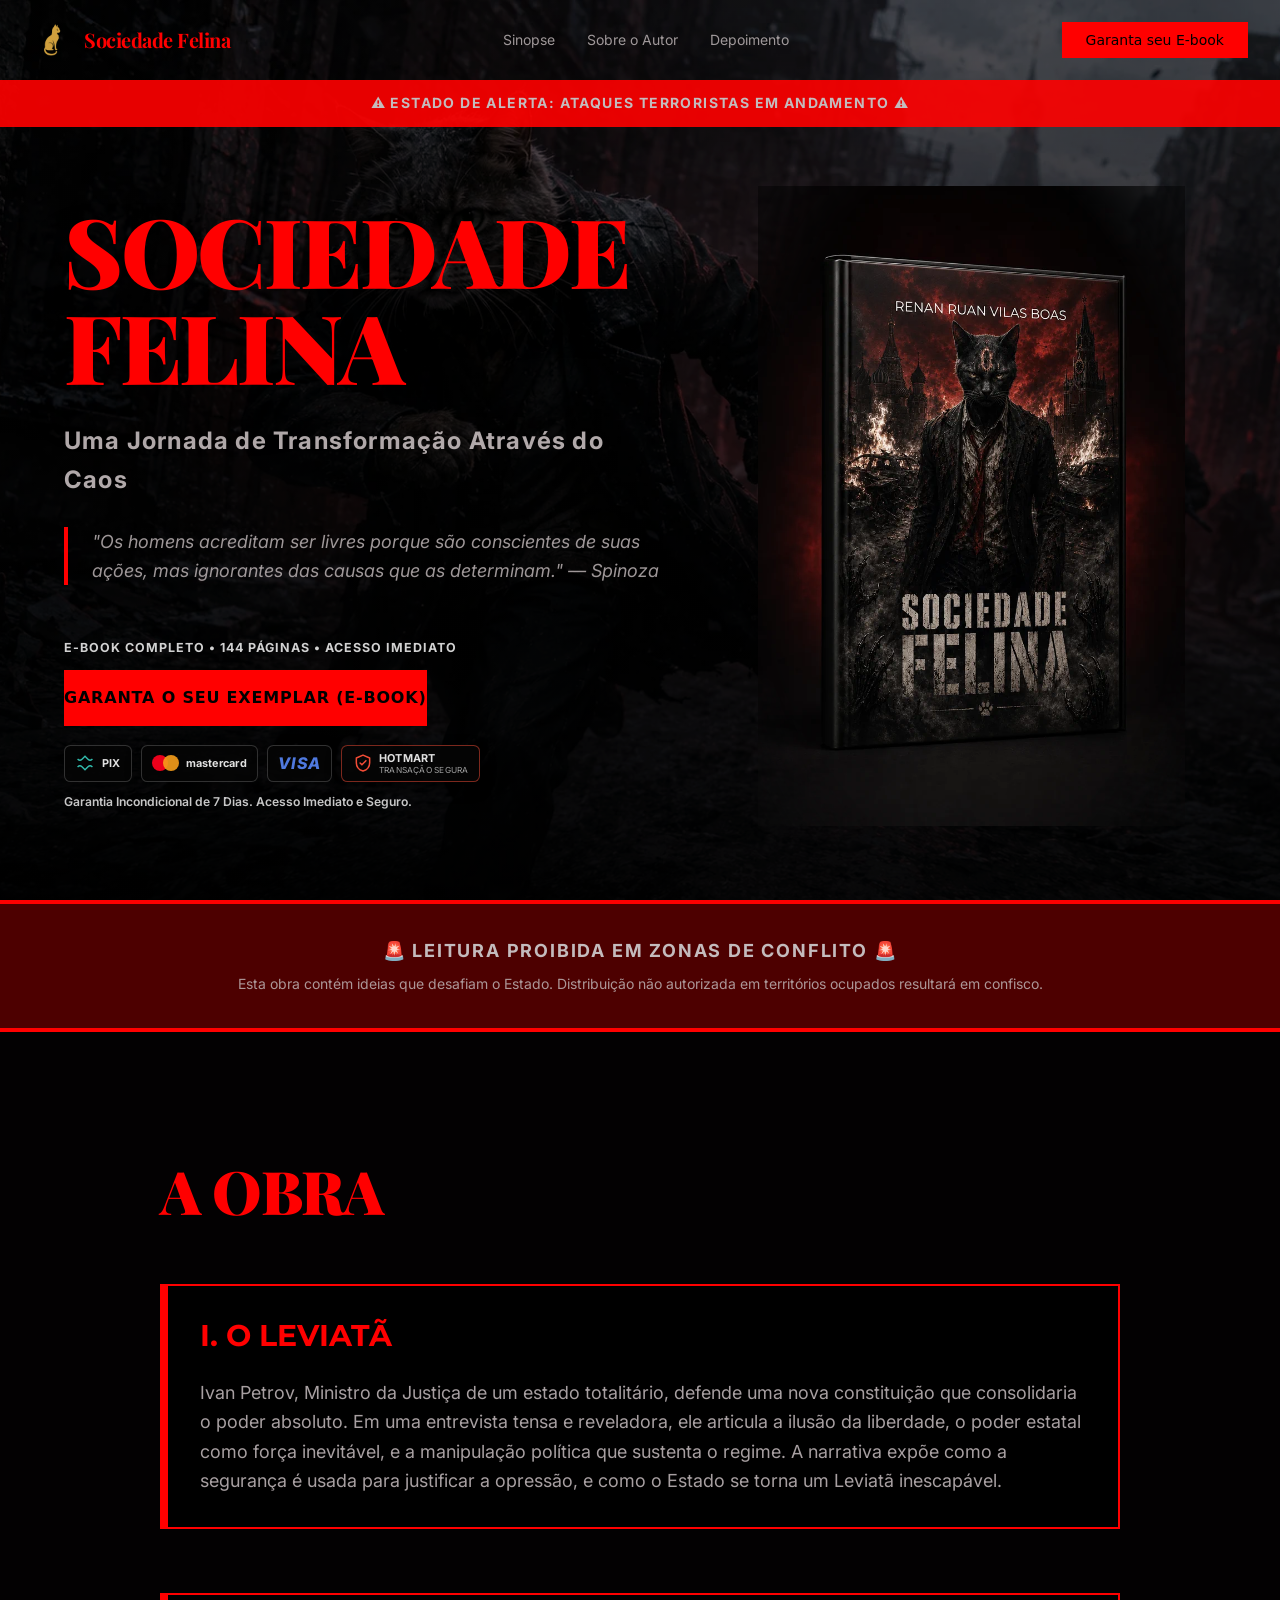
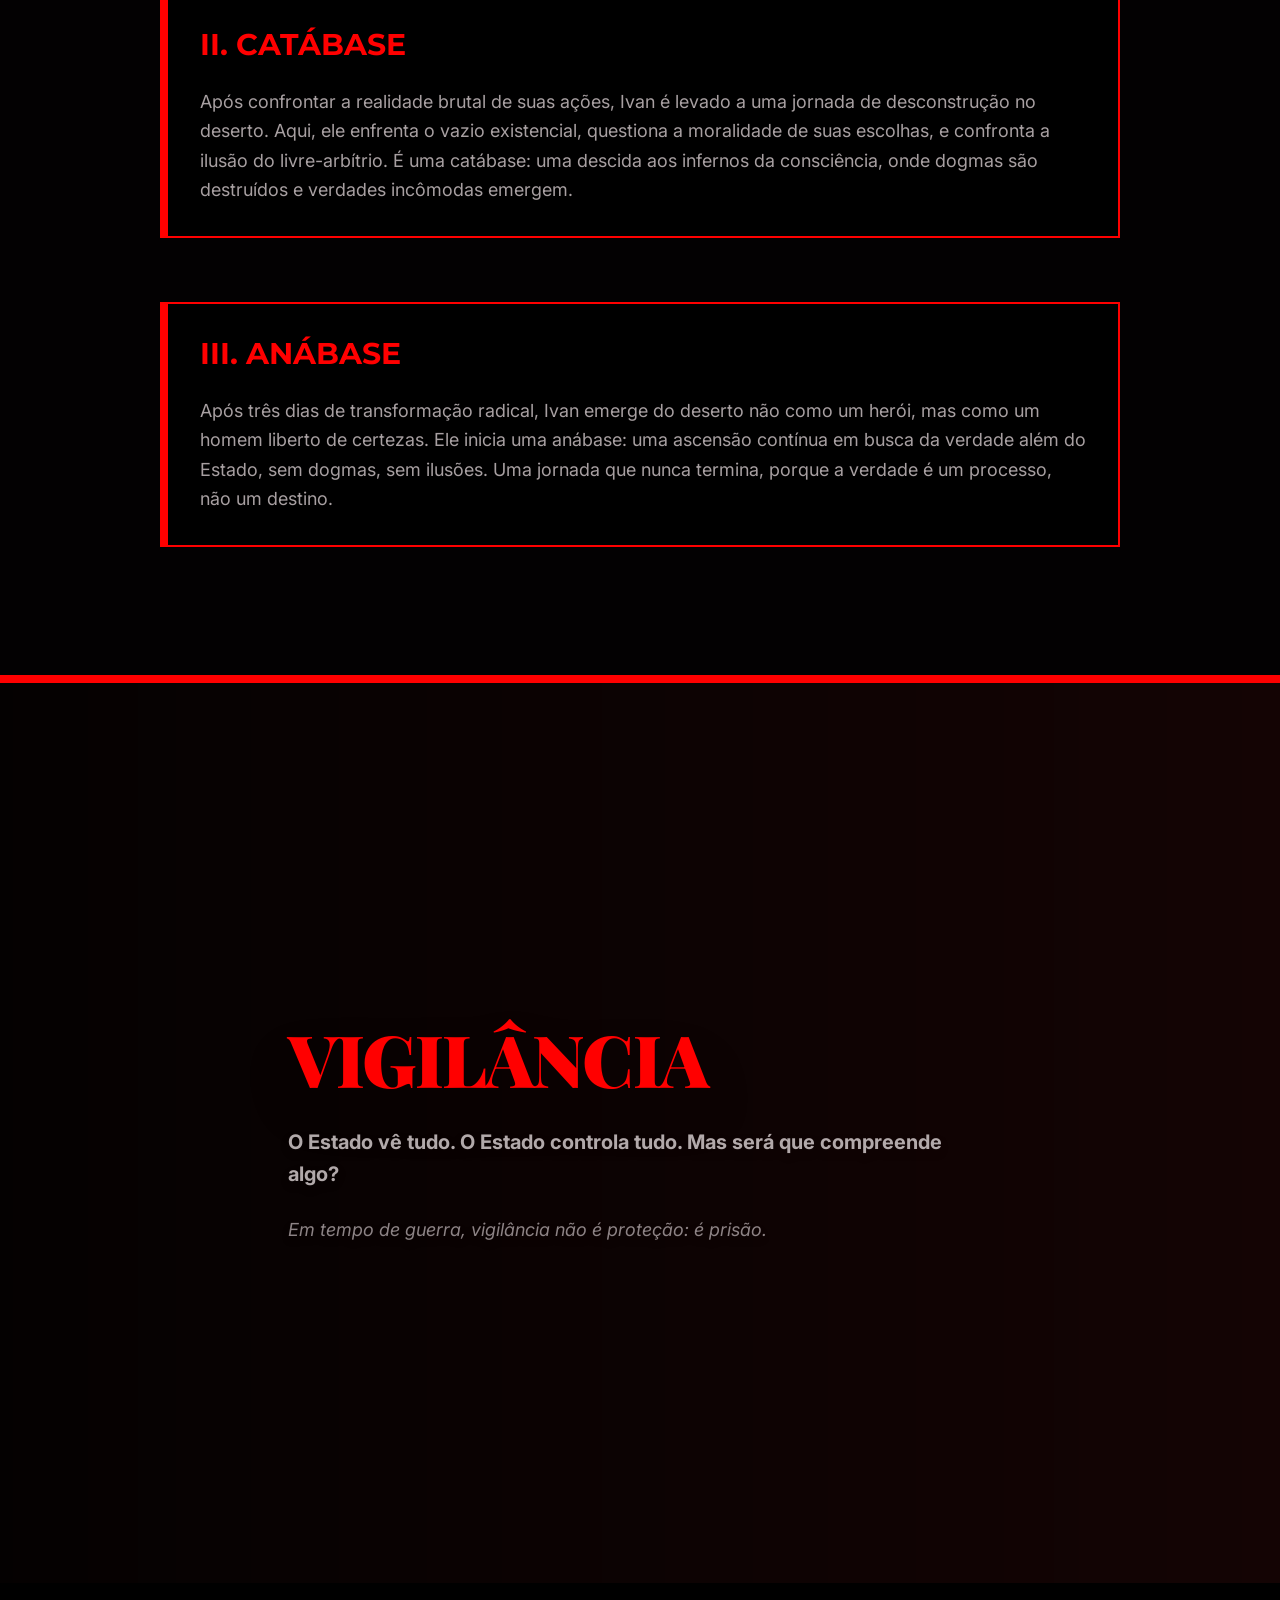
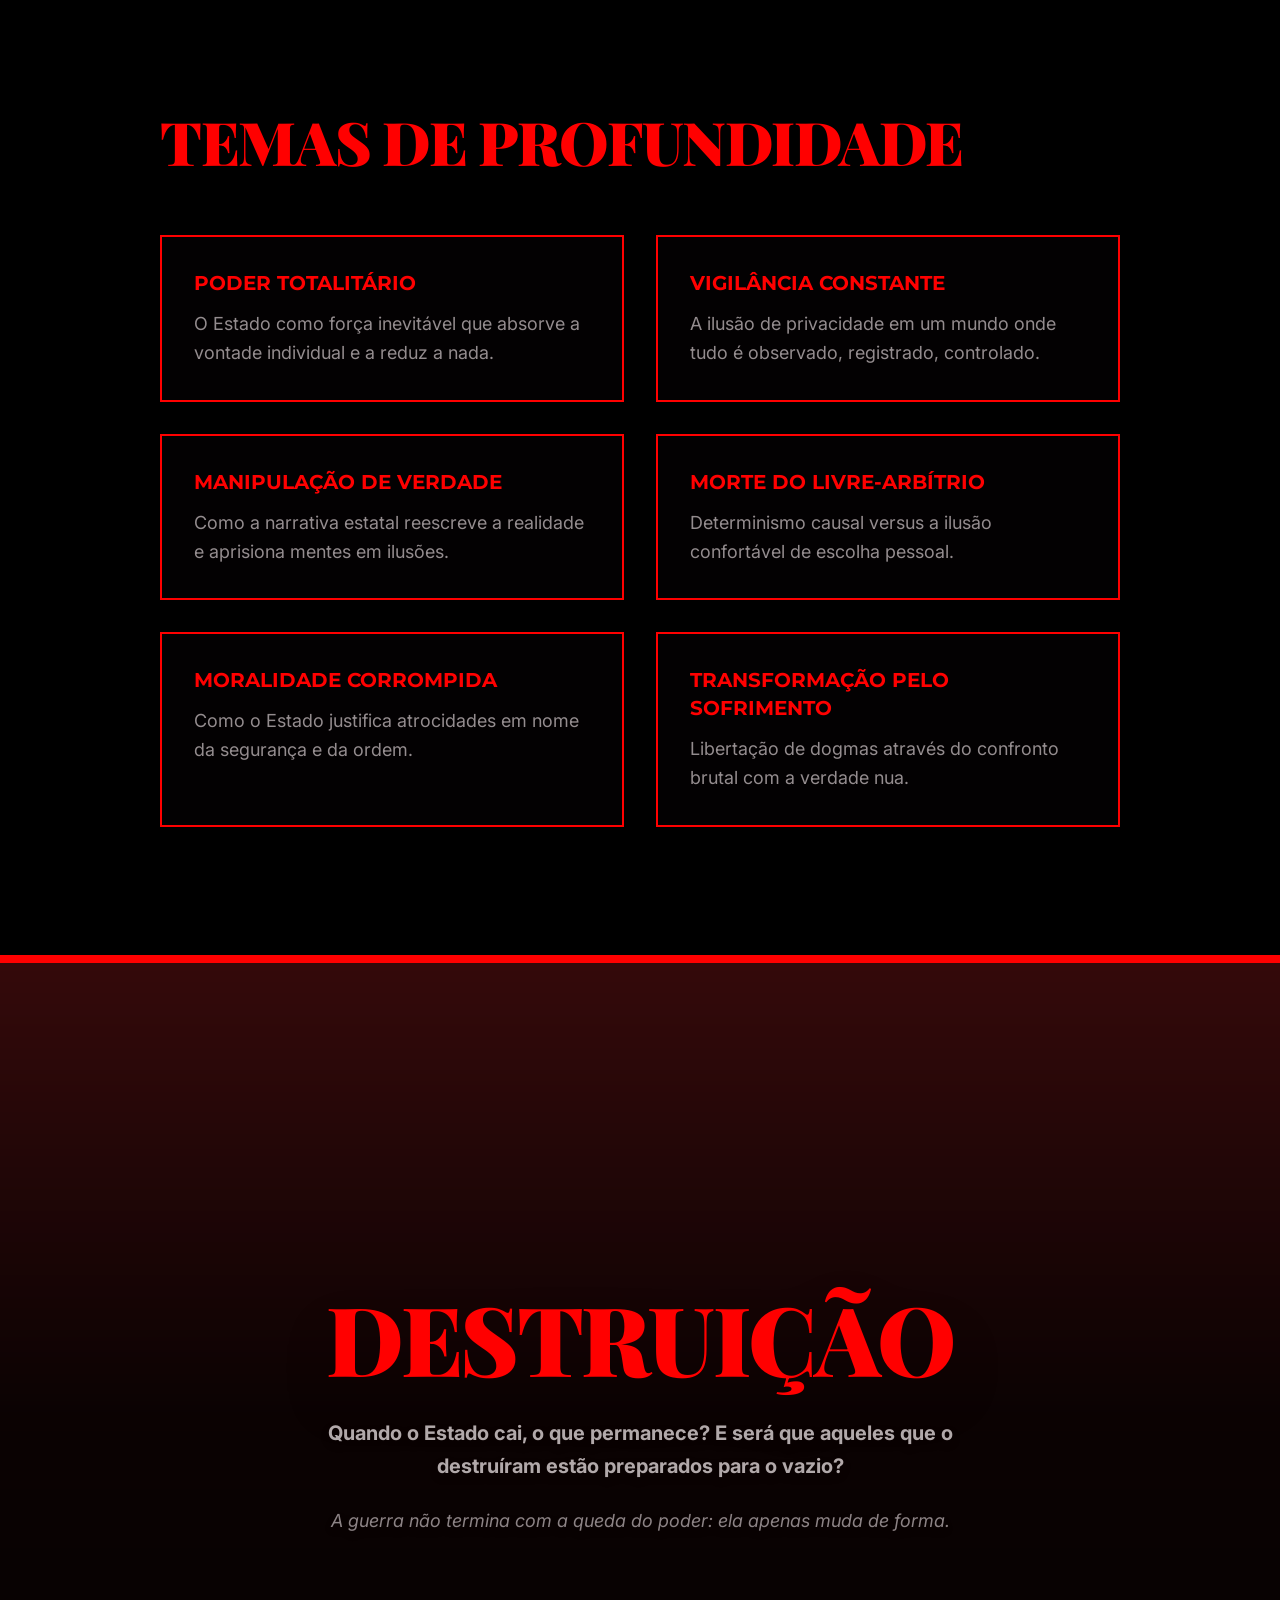
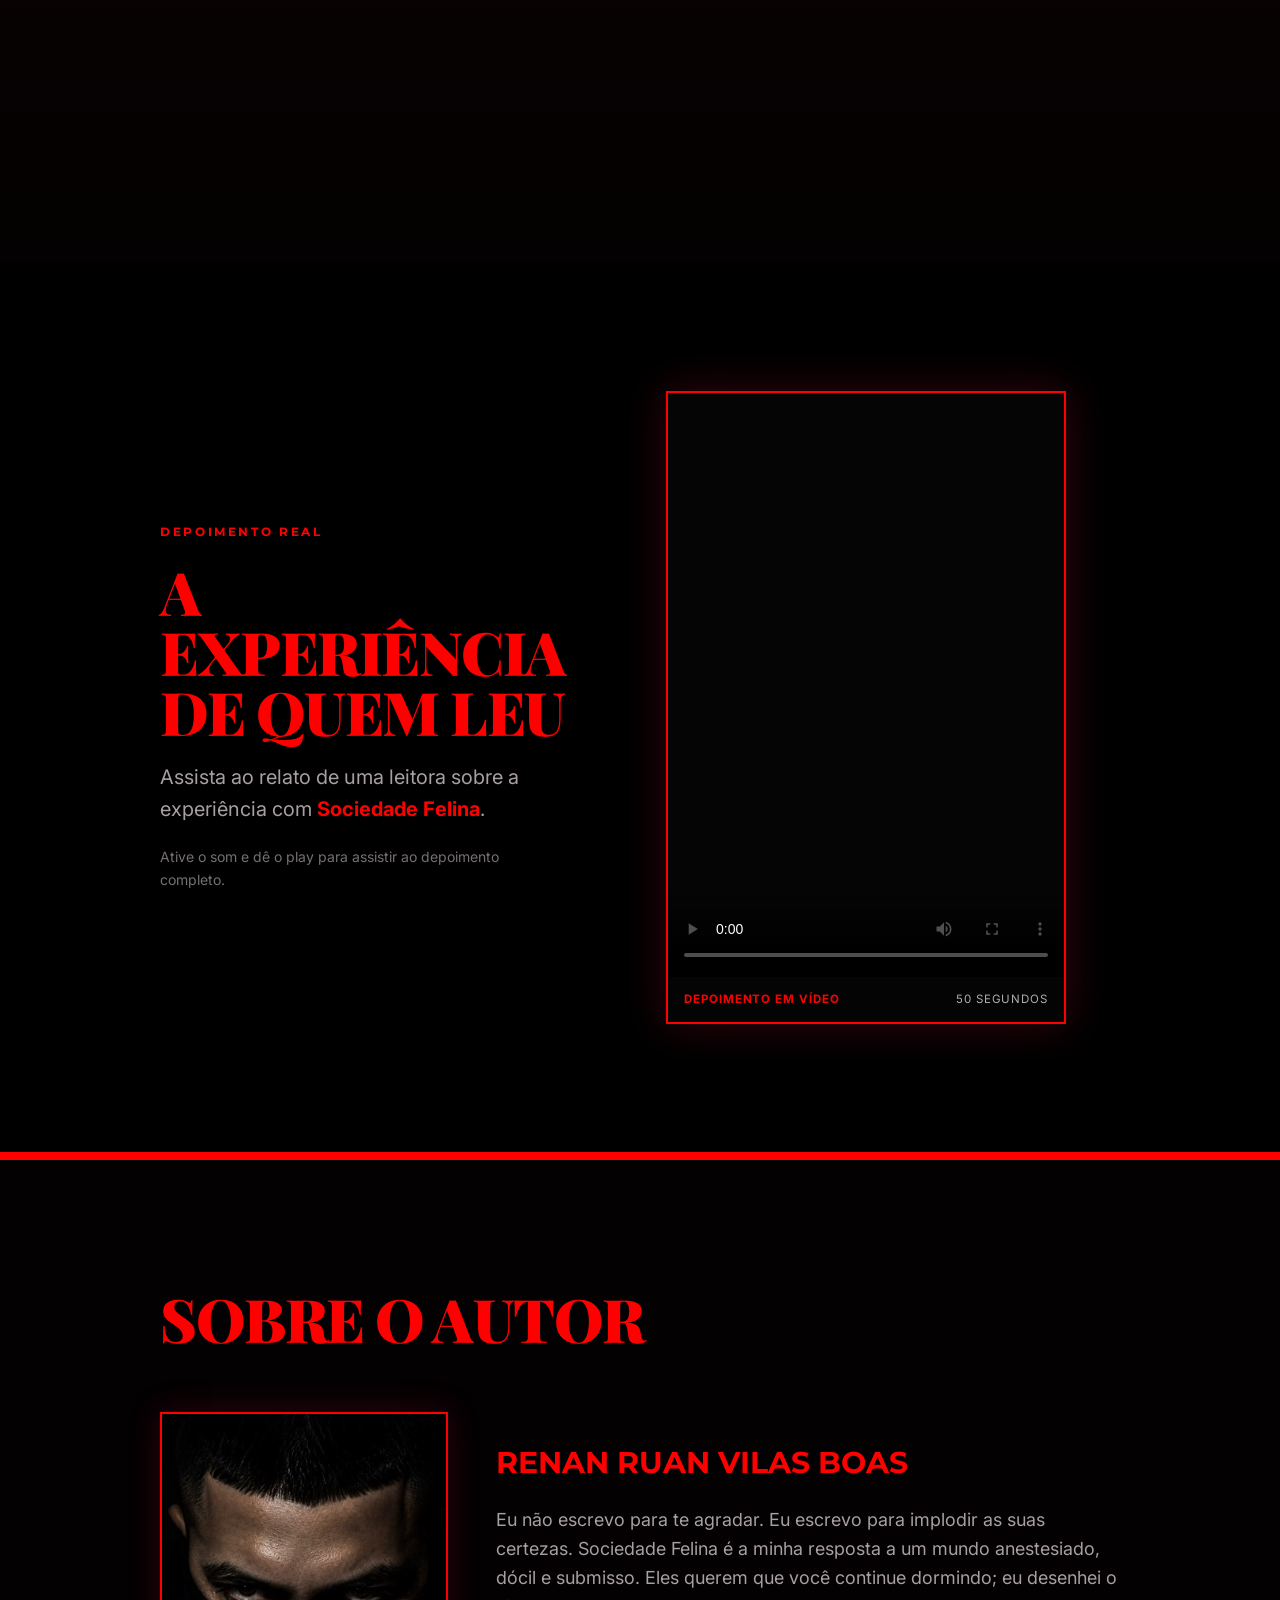
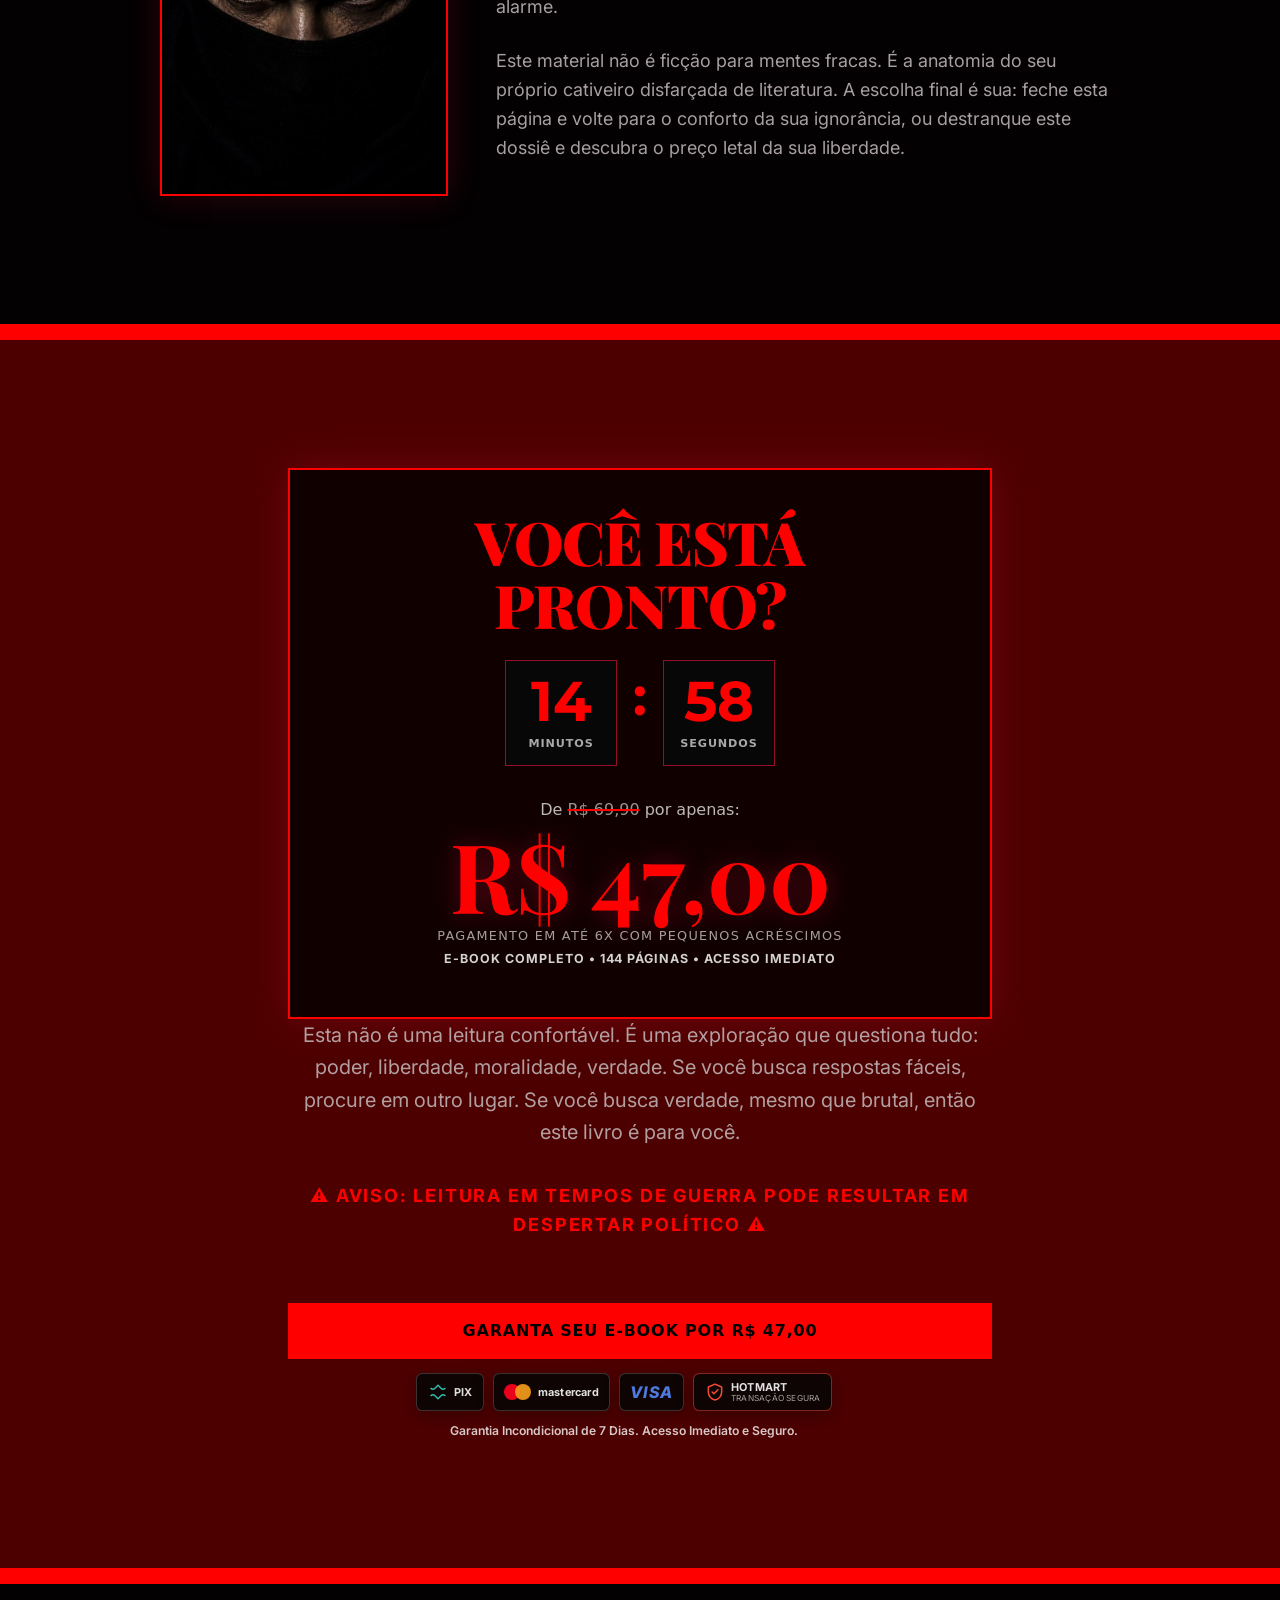
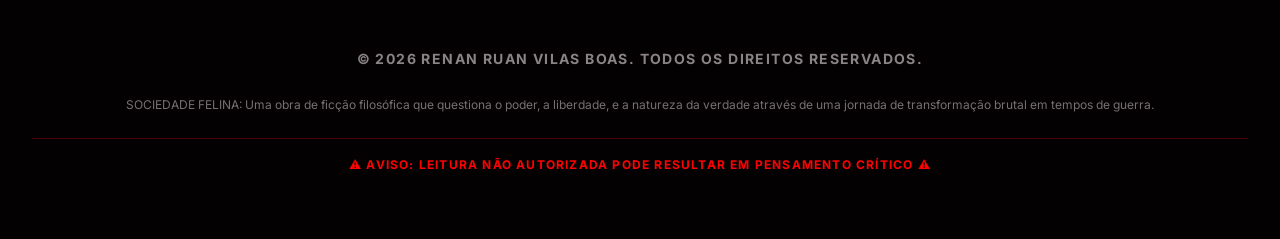
==== index.html @ 23493708 "Add files via upload" ====
<!DOCTYPE html>
<html lang="pt-BR" class="dark">
<head>
  <meta charset="UTF-8">
  <meta name="viewport" content="width=device-width, initial-scale=1">
  <meta name="description" content="Sociedade Felina: uma jornada filosÃ³fica que desconstrÃ³i certezas e reconstrÃ³i significado, por Renan Ruan Vilas Boas.">
  <meta name="theme-color" content="#050505">
  <title>Sociedade Felina | Renan Ruan Vilas Boas</title>
  <link rel="preconnect" href="https://fonts.googleapis.com">
  <link rel="preconnect" href="https://fonts.gstatic.com" crossorigin>
  <link href="https://fonts.googleapis.com/css2?family=Inter:wght@400;500;600;700;800&amp;family=Montserrat:wght@600;700&amp;family=Playfair+Display:wght@700;900&amp;display=swap" rel="stylesheet">
  <link rel="stylesheet" href="assets/site.css">
  <style>
html {
  scroll-behavior: smooth;
  overflow-x: hidden;
}

body {
  overflow-x: hidden;
}

#site-header.is-scrolled {
  background: rgba(0, 0, 0, 0.94);
  border-bottom: 1px solid rgba(220, 20, 60, 0.3);
  backdrop-filter: blur(12px);
}

#inicio,
#sinopse,
#temas,
#depoimentos,
#autor,
#oferta {
  scroll-margin-top: 8.5rem;
}

a[data-cta],
a[data-checkout] {
  cursor: pointer;
  text-decoration: none;
}

.hero-section {
  min-height: 100svh;
  height: auto;
  padding-top: 11rem;
  padding-bottom: 4rem;
}

.hero-layout {
  display: grid;
  grid-template-columns: minmax(0, 1.1fr) minmax(18rem, 0.9fr);
  grid-template-areas:
    "copy product"
    "action product";
  align-items: center;
  gap: 1.5rem clamp(2rem, 5vw, 5rem);
  width: min(100%, 76rem);
}

.hero-copy {
  grid-area: copy;
  display: grid;
  gap: 1.75rem;
  text-align: left;
}

.hero-copy .hero-quote {
  margin-left: 0;
}

.hero-product {
  grid-area: product;
  display: grid;
  place-items: center;
  min-width: 0;
  pointer-events: none;
}

.hero-product img {
  display: block;
  width: auto;
  height: auto;
  max-width: 100%;
  max-height: 40rem;
  aspect-ratio: 2 / 3;
  object-fit: contain;
  filter: drop-shadow(0 1.5rem 2.5rem rgba(0, 0, 0, 0.72));
  -webkit-mask-image: radial-gradient(ellipse 78% 88% at center, #000 62%, transparent 100%);
  mask-image: radial-gradient(ellipse 78% 88% at center, #000 62%, transparent 100%);
}

.hero-action {
  grid-area: action;
  display: grid;
  justify-items: start;
  gap: 0.25rem;
}

.purchase-button {
  min-height: 3.25rem;
  white-space: normal;
  text-align: center;
}

.purchase-trust {
  display: grid;
  gap: 0.7rem;
  width: min(100%, 42rem);
  margin-top: 0.9rem;
}

.payment-badges {
  display: flex;
  align-items: stretch;
  justify-content: center;
  flex-wrap: wrap;
  gap: 0.55rem;
}

.hero-action .payment-badges {
  justify-content: flex-start;
}

.payment-badge {
  display: inline-flex;
  align-items: center;
  justify-content: center;
  gap: 0.4rem;
  min-height: 2.35rem;
  padding: 0.38rem 0.65rem;
  color: rgba(255, 255, 255, 0.88);
  background: rgba(5, 5, 5, 0.86);
  border: 1px solid rgba(255, 255, 255, 0.18);
  border-radius: 0.4rem;
  box-shadow: 0 0.35rem 1rem rgba(0, 0, 0, 0.28);
  font-family: 'Inter', sans-serif;
  font-size: 0.68rem;
  letter-spacing: 0.02em;
  line-height: 1;
}

.payment-badge svg {
  width: 1.25rem;
  height: 1.25rem;
  flex: 0 0 auto;
}

.payment-badge-pix svg {
  color: #32bcad;
  fill: currentColor;
}

.mastercard-mark {
  position: relative;
  display: inline-block;
  width: 1.7rem;
  height: 1rem;
}

.mastercard-mark::before,
.mastercard-mark::after {
  content: '';
  position: absolute;
  top: 0;
  width: 1rem;
  height: 1rem;
  border-radius: 50%;
}

.mastercard-mark::before {
  left: 0;
  background: #eb001b;
}

.mastercard-mark::after {
  right: 0;
  background: #f79e1b;
  opacity: 0.9;
}

.visa-word {
  color: #4f79df;
  font-size: 1rem;
  font-style: italic;
  font-weight: 800;
  letter-spacing: 0.04em;
}

.payment-badge-hotmart {
  border-color: rgba(243, 76, 54, 0.5);
}

.payment-badge-hotmart svg {
  color: #f34c36;
  fill: none;
  stroke: currentColor;
  stroke-linecap: round;
  stroke-linejoin: round;
  stroke-width: 1.8;
}

.payment-badge-hotmart span {
  display: grid;
  gap: 0.12rem;
  text-align: left;
}

.payment-badge-hotmart strong {
  font-size: 0.68rem;
}

.payment-badge-hotmart small {
  color: rgba(255, 255, 255, 0.62);
  font-size: 0.52rem;
  text-transform: uppercase;
}

.guarantee-note {
  margin: 0;
  color: rgba(255, 255, 255, 0.78);
  font-family: 'Inter', sans-serif;
  font-size: 0.76rem;
  font-weight: 600;
  line-height: 1.45;
  text-align: center;
}

.hero-action .guarantee-note {
  text-align: left;
}

.offer-panel {
  width: min(100%, 44rem);
  margin: 0 auto;
  padding: clamp(1.5rem, 4vw, 2.5rem);
  background: rgba(0, 0, 0, 0.78);
  border: 2px solid var(--primary);
  box-shadow: 0 0 36px rgba(220, 20, 60, 0.24);
}

.offer-title {
  margin: 0 0 1.5rem;
  color: var(--primary);
  font-family: 'Playfair Display', serif;
  font-size: clamp(2rem, 7vw, 3.75rem);
  font-weight: 900;
  letter-spacing: -0.02em;
  line-height: 1.05;
  text-transform: uppercase;
}

.countdown {
  display: flex;
  align-items: flex-start;
  justify-content: center;
  gap: clamp(0.35rem, 2vw, 1rem);
  margin-bottom: 2rem;
}

.countdown-unit {
  display: grid;
  min-width: clamp(4.5rem, 17vw, 7rem);
  padding: 0.8rem 0.55rem;
  background: #070707;
  border: 1px solid rgba(220, 20, 60, 0.65);
}

.countdown-unit strong {
  color: var(--primary);
  font-family: 'Montserrat', sans-serif;
  font-size: clamp(2rem, 7vw, 3.5rem);
  line-height: 1;
}

.countdown-unit small {
  margin-top: 0.4rem;
  color: rgba(255, 255, 255, 0.65);
  font-size: clamp(0.55rem, 2vw, 0.7rem);
  font-weight: 700;
  letter-spacing: 0.08em;
  text-transform: uppercase;
}

.countdown-separator {
  padding-top: 0.7rem;
  color: var(--primary);
  font-family: 'Montserrat', sans-serif;
  font-size: clamp(2rem, 6vw, 3.25rem);
  font-weight: 700;
  line-height: 1;
}

.offer-price {
  display: grid;
  justify-items: center;
  gap: 0.25rem;
}

.old-price {
  color: rgba(255, 255, 255, 0.72);
  font-size: 1rem;
}

.old-price s {
  color: rgba(255, 255, 255, 0.58);
  text-decoration-color: var(--primary);
  text-decoration-thickness: 2px;
}

.current-price {
  color: var(--primary);
  font-family: 'Playfair Display', serif;
  font-size: clamp(3.25rem, 12vw, 6rem);
  line-height: 1;
  text-shadow: 0 0 24px rgba(220, 20, 60, 0.35);
}

.payment-note {
  color: rgba(255, 255, 255, 0.62);
  font-size: 0.8rem;
  letter-spacing: 0.1em;
  text-transform: uppercase;
}

.product-details {
  margin: 0 0 0.55rem;
  color: rgba(255, 255, 255, 0.82);
  font-family: 'Inter', sans-serif;
  font-size: 0.78rem;
  font-weight: 700;
  letter-spacing: 0.08em;
  line-height: 1.45;
  text-align: center;
  text-transform: uppercase;
}

.hero-action .product-details {
  text-align: left;
}

.purchase-toast {
  position: fixed;
  left: 1rem;
  bottom: max(1rem, env(safe-area-inset-bottom));
  z-index: 70;
  display: grid;
  grid-template-columns: 2.5rem minmax(0, 1fr);
  align-items: center;
  gap: 0.8rem;
  width: min(calc(100% - 2rem), 23rem);
  padding: 0.85rem 1rem;
  color: rgba(255, 255, 255, 0.92);
  background: rgba(5, 5, 5, 0.96);
  border: 1px solid rgba(220, 20, 60, 0.72);
  border-radius: 0.55rem;
  box-shadow: 0 1rem 2.5rem rgba(0, 0, 0, 0.58);
  backdrop-filter: blur(12px);
  opacity: 0;
  visibility: hidden;
  pointer-events: none;
  transform: translateY(1rem);
  transition:
    opacity 220ms ease,
    transform 220ms ease,
    visibility 220ms ease;
}

.purchase-toast.is-visible {
  opacity: 1;
  visibility: visible;
  transform: translateY(0);
}

.purchase-toast-icon {
  display: grid;
  place-items: center;
  width: 2.5rem;
  height: 2.5rem;
  color: #fff;
  background: var(--primary);
  border-radius: 50%;
  box-shadow: 0 0 1.25rem rgba(220, 20, 60, 0.36);
}

.purchase-toast-icon svg {
  width: 1.35rem;
  height: 1.35rem;
  fill: none;
  stroke: currentColor;
  stroke-linecap: round;
  stroke-linejoin: round;
  stroke-width: 2;
}

.purchase-toast-copy {
  display: grid;
  gap: 0.18rem;
  min-width: 0;
  font-family: 'Inter', sans-serif;
}

.purchase-toast-copy strong {
  color: var(--primary);
  font-size: 0.88rem;
}

.purchase-toast-copy span {
  color: rgba(255, 255, 255, 0.76);
  font-size: 0.76rem;
  line-height: 1.4;
}

.purchase-toast-copy small {
  color: rgba(255, 255, 255, 0.5);
  font-size: 0.62rem;
  font-weight: 700;
  letter-spacing: 0.08em;
  text-transform: uppercase;
}

.video-testimonial-layout {
  display: grid;
  grid-template-columns: minmax(0, 0.85fr) minmax(18rem, 1.15fr);
  align-items: center;
  gap: clamp(2.5rem, 6vw, 6rem);
}

.video-testimonial-copy {
  display: grid;
  gap: 1.25rem;
}

.video-testimonial-eyebrow {
  color: var(--primary);
  font-family: 'Montserrat', sans-serif;
  font-size: 0.75rem;
  font-weight: 700;
  letter-spacing: 0.22em;
  text-transform: uppercase;
}

.video-testimonial-frame {
  position: relative;
  width: min(100%, 25rem);
  margin: 0 auto;
  overflow: hidden;
  background: #050505;
  border: 2px solid var(--primary);
  box-shadow: 0 0 2.5rem rgba(220, 20, 60, 0.24);
}

.video-testimonial-frame::before {
  content: '';
  position: absolute;
  inset: -0.45rem;
  z-index: -1;
  border: 1px solid rgba(220, 20, 60, 0.32);
  pointer-events: none;
}

.video-testimonial-frame video {
  display: block;
  width: 100%;
  height: auto;
  aspect-ratio: 540 / 796;
  background: #050505;
  object-fit: contain;
}

.video-testimonial-caption {
  display: flex;
  align-items: center;
  justify-content: space-between;
  gap: 1rem;
  padding: 0.85rem 1rem;
  color: rgba(255, 255, 255, 0.68);
  background: rgba(5, 5, 5, 0.96);
  border-top: 1px solid rgba(220, 20, 60, 0.45);
  font-family: 'Inter', sans-serif;
  font-size: 0.72rem;
  letter-spacing: 0.08em;
  text-transform: uppercase;
}

.video-testimonial-caption strong {
  color: var(--primary);
}

.author-photo-frame {
  position: relative;
  width: min(100%, 22rem);
  aspect-ratio: 3 / 4;
  margin: 0 auto;
  overflow: hidden;
  background: #050505;
  border: 2px solid var(--primary);
  box-shadow: 0 0 32px rgba(220, 20, 60, 0.2);
}

.author-photo-frame::after {
  content: '';
  position: absolute;
  inset: 0;
  pointer-events: none;
  background: linear-gradient(to top, rgba(0, 0, 0, 0.38), transparent 45%);
}

.author-photo {
  width: 100%;
  height: 100%;
  display: block;
  object-fit: cover;
  object-position: center 18%;
}

@media (max-width: 767px) {
  #inicio,
  #sinopse,
  #temas,
  #depoimentos,
  #autor,
  #oferta {
    scroll-margin-top: 10rem;
  }

  .offer-panel {
    padding-inline: 0.75rem;
  }

  .hero-section {
    min-height: auto;
    padding-top: 10rem;
    padding-bottom: 3.5rem;
  }

  .hero-layout {
    grid-template-columns: minmax(0, 1fr);
    grid-template-areas:
      "copy"
      "product"
      "action";
    gap: 0.75rem;
  }

  .hero-copy {
    gap: 1.1rem;
    text-align: center;
  }

  .hero-copy .hero-quote {
    margin-inline: auto;
  }

  .hero-product img {
    max-width: min(62vw, 15rem);
    max-height: 13.5rem;
  }

  .hero-action {
    justify-items: center;
  }

  .purchase-button {
    width: min(100%, 23rem);
  }

  .hero-action .payment-badges {
    justify-content: center;
  }

  .hero-action .guarantee-note {
    text-align: center;
  }

  .hero-action .product-details {
    text-align: center;
  }

  .purchase-toast {
    left: 0.75rem;
    bottom: calc(4.75rem + env(safe-area-inset-bottom));
    width: calc(100% - 1.5rem);
  }

  .payment-badge {
    min-height: 2.2rem;
    padding-inline: 0.55rem;
  }

  .mobile-bg {
    background-attachment: scroll !important;
  }

  .mobile-bg-inicio {
    background-position: 35% center !important;
  }

  .mobile-bg-vigilancia {
    background-position: 50% center !important;
  }

  .mobile-bg-destruicao {
    background-position: 54% center !important;
  }

  .video-testimonial-layout {
    grid-template-columns: minmax(0, 1fr);
    gap: 2rem;
  }

  .video-testimonial-copy {
    text-align: center;
  }

  .video-testimonial-frame {
    width: min(100%, 21rem);
  }

  #autor .author-photo-frame {
    width: min(100%, 20rem);
    aspect-ratio: 1 / 1;
  }

  #autor .author-photo {
    object-position: center 8%;
  }

  #destruicao-visual h2 {
    font-size: clamp(2.75rem, 14vw, 3.5rem);
    overflow-wrap: anywhere;
  }
}

@media (prefers-reduced-motion: reduce) {
  html {
    scroll-behavior: auto;
  }

  *,
  *::before,
  *::after {
    animation-duration: 0.01ms !important;
    animation-iteration-count: 1 !important;
    transition-duration: 0.01ms !important;
  }
}
  </style>
</head>
<body>
<div id="root">
<div class="min-h-screen bg-background text-foreground">
<header id="site-header" class="fixed top-0 w-full z-50 transition-all duration-300 bg-transparent">
<div class="container flex items-center justify-between h-20">
<div class="flex items-center gap-3">
<img alt="Sociedade Felina" class="h-10 w-10" src="assets/logo-sociedade-felina.webp">
<span class="font-display text-xl text-primary hidden sm:inline">Sociedade Felina</span>
</div>
<nav class="hidden md:flex items-center gap-8">
<a href="#sinopse" class="text-foreground/80 hover:text-primary transition-colors duration-200 text-sm font-body">Sinopse</a>
<a href="#autor" class="text-foreground/80 hover:text-primary transition-colors duration-200 text-sm font-body">Sobre o Autor</a>
<a href="#depoimentos" class="text-foreground/80 hover:text-primary transition-colors duration-200 text-sm font-body">Depoimento</a>
</nav>
<a href="#oferta" class="bg-primary text-primary-foreground px-6 py-2 rounded-md hover:shadow-lg hover:shadow-primary/50 transition-all duration-300 text-sm font-medium" data-cta="oferta">Garanta seu E-book</a>
</div>
</header>
<div class="fixed top-20 left-0 right-0 z-50 bg-primary/90 py-3 px-4 war-alert">
<div class="container text-center">
<p class="font-body text-sm uppercase tracking-widest font-bold">⚠ ESTADO DE ALERTA: ATAQUES TERRORISTAS EM ANDAMENTO ⚠</p>
</div>
</div>
<section id="inicio" class="hero-section relative w-full flex items-center justify-center overflow-hidden war-scanlines">
<div class="absolute inset-0 bg-cover bg-center z-0 mobile-bg mobile-bg-inicio" style="background-image: url(&quot;assets/hero-sociedade-felina.webp&quot;); background-attachment: fixed;">
<div class="absolute inset-0 bg-gradient-to-b from-black/50 via-black/70 to-black/90">
</div>
<div class="absolute inset-0 bg-red-900/20 mix-blend-multiply">
</div>
</div>
<div class="relative z-10 container hero-layout">
<div class="hero-copy">
<h1 class="font-display text-6xl md:text-8xl font-black text-primary drop-shadow-2xl">SOCIEDADE FELINA</h1>
<p class="font-body text-xl md:text-2xl text-foreground/90 font-bold tracking-wider">Uma Jornada de Transformação Através do Caos</p>
<p class="hero-quote font-body text-lg text-foreground/80 italic border-l-4 border-primary pl-6 max-w-2xl">"Os homens acreditam ser livres porque são conscientes de suas ações, mas ignorantes das causas que as determinam." — Spinoza</p>
</div>
<figure class="hero-product" aria-label="Mockup 3D do e-book Sociedade Felina">
<img src="assets/mockup-sociedade-felina-oficial.webp" alt="Mockup 3D do e-book Sociedade Felina com a capa oficial, de Renan Ruan Vilas Boas" width="768" height="1152" decoding="async" fetchpriority="high">
</figure>
<div class="hero-action">
<p class="product-details">E-book completo • 144 páginas • acesso imediato</p>
<a href="https://pay.hotmart.com/E106765742W?bid=1784235993918" class="purchase-button inline-flex items-center justify-center gap-2 rounded-md disabled:pointer-events-none disabled:opacity-50 outline-none focus-visible:border-ring focus-visible:ring-ring/50 focus-visible:ring-[3px] bg-primary text-primary-foreground px-8 py-4 text-base md:text-lg font-bold uppercase tracking-wider transition-all duration-200 hover:bg-primary/80 active:scale-95" data-checkout>Garanta o seu exemplar (E-book)</a>
<div class="purchase-trust" aria-label="Pagamento seguro e garantia">
<div class="payment-badges" aria-label="Formas de pagamento aceitas">
<span class="payment-badge payment-badge-pix" title="Pix">
<svg viewBox="0 0 24 24" aria-hidden="true"><path d="m12 2.7 4.2 4.2a2.7 2.7 0 0 0 3.8 0l.3-.3 1.2 1.2-.3.3a4.4 4.4 0 0 1-6.2 0L12 5.1 9 8.1a4.4 4.4 0 0 1-6.2 0l-.3-.3 1.2-1.2.3.3a2.7 2.7 0 0 0 3.8 0L12 2.7Zm0 16.2 3-3a4.4 4.4 0 0 1 6.2 0l.3.3-1.2 1.2-.3-.3a2.7 2.7 0 0 0-3.8 0L12 21.3l-4.2-4.2a2.7 2.7 0 0 0-3.8 0l-.3.3-1.2-1.2.3-.3a4.4 4.4 0 0 1 6.2 0l3 3Z"/></svg>
<strong>PIX</strong>
</span>
<span class="payment-badge" title="Mastercard"><span class="mastercard-mark" aria-hidden="true"></span><strong>mastercard</strong></span>
<span class="payment-badge" title="Visa"><strong class="visa-word">VISA</strong></span>
<span class="payment-badge payment-badge-hotmart" title="Transação segura pela Hotmart">
<svg viewBox="0 0 24 24" aria-hidden="true"><path d="M12 2.5 20 6v5.6c0 4.7-3.1 8.5-8 10-4.9-1.5-8-5.3-8-10V6l8-3.5Z"/><path d="m8.5 12 2.2 2.2 4.8-5"/></svg>
<span><strong>HOTMART</strong><small>Transação segura</small></span>
</span>
</div>
<p class="guarantee-note">Garantia Incondicional de 7 Dias. Acesso Imediato e Seguro.</p>
</div>
</div>
</div>
</section>
<section class="py-8 bg-primary/30 border-y-4 border-primary">
<div class="container max-w-5xl text-center">
<p class="font-body text-lg text-foreground font-bold uppercase tracking-widest">🚨 LEITURA PROIBIDA EM ZONAS DE CONFLITO 🚨</p>
<p class="font-body text-sm text-foreground/80 mt-2">Esta obra contém ideias que desafiam o Estado. Distribuição não autorizada em territórios ocupados resultará em confisco.</p>
</div>
</section>
<section id="sinopse" class="py-32 bg-card border-b-8 border-primary">
<div class="container max-w-5xl">
<h2 class="font-display text-5xl md:text-6xl mb-16 text-primary uppercase font-black">A Obra</h2>
<div class="space-y-16">
<div class="space-y-6 p-8 bg-background border-l-8 border-primary war-border">
<h3 class="font-heading text-3xl text-primary uppercase font-bold">I. O LEVIATÃ</h3>
<p class="font-body text-lg text-foreground/85 leading-relaxed">Ivan Petrov, Ministro da Justiça de um estado totalitário, defende uma nova constituição que consolidaria o poder absoluto. Em uma entrevista tensa e reveladora, ele articula a ilusão da liberdade, o poder estatal como força inevitável, e a manipulação política que sustenta o regime. A narrativa expõe como a segurança é usada para justificar a opressão, e como o Estado se torna um Leviatã inescapável.</p>
</div>
<div class="space-y-6 p-8 bg-background border-l-8 border-primary war-border">
<h3 class="font-heading text-3xl text-primary uppercase font-bold">II. CATÁBASE</h3>
<p class="font-body text-lg text-foreground/85 leading-relaxed">Após confrontar a realidade brutal de suas ações, Ivan é levado a uma jornada de desconstrução no deserto. Aqui, ele enfrenta o vazio existencial, questiona a moralidade de suas escolhas, e confronta a ilusão do livre-arbítrio. É uma catábase: uma descida aos infernos da consciência, onde dogmas são destruídos e verdades incômodas emergem.</p>
</div>
<div class="space-y-6 p-8 bg-background border-l-8 border-primary war-border">
<h3 class="font-heading text-3xl text-primary uppercase font-bold">III. ANÁBASE</h3>
<p class="font-body text-lg text-foreground/85 leading-relaxed">Após três dias de transformação radical, Ivan emerge do deserto não como um herói, mas como um homem liberto de certezas. Ele inicia uma anábase: uma ascensão contínua em busca da verdade além do Estado, sem dogmas, sem ilusões. Uma jornada que nunca termina, porque a verdade é um processo, não um destino.</p>
</div>
</div>
</div>
</section>
<section class="relative w-full h-screen flex items-center justify-center overflow-hidden">
<div class="absolute inset-0 bg-cover bg-center z-0 mobile-bg mobile-bg-vigilancia" style="background-image: url(&quot;assets/hero-vigilancia.webp&quot;); background-attachment: fixed;">
<div class="absolute inset-0 bg-gradient-to-r from-black/90 via-black/70 to-black/50">
</div>
<div class="absolute inset-0 bg-red-900/30 mix-blend-multiply">
</div>
</div>
<div class="relative z-10 container max-w-3xl text-left">
<h2 class="font-display text-5xl md:text-7xl mb-8 text-primary font-black drop-shadow-2xl">VIGILÂNCIA</h2>
<p class="font-body text-xl text-foreground/90 font-bold drop-shadow-lg">O Estado vê tudo. O Estado controla tudo. Mas será que compreende algo?</p>
<p class="font-body text-lg text-foreground/70 drop-shadow-lg mt-6 italic">Em tempo de guerra, vigilância não é proteção: é prisão.</p>
</div>
</section>
<section id="temas" class="py-32 bg-background border-b-8 border-primary">
<div class="container max-w-5xl">
<h2 class="font-display text-5xl md:text-6xl mb-16 text-primary uppercase font-black">Temas de Profundidade</h2>
<div class="grid md:grid-cols-2 gap-8">
<div class="p-8 bg-card border-2 border-primary hover:bg-primary/5 transition-all duration-300 group war-border">
<h3 class="font-heading text-xl text-primary mb-3 uppercase font-bold group-hover:text-primary/80">PODER TOTALITÁRIO</h3>
<p class="font-body text-foreground/75 leading-relaxed">O Estado como força inevitável que absorve a vontade individual e a reduz a nada.</p>
</div>
<div class="p-8 bg-card border-2 border-primary hover:bg-primary/5 transition-all duration-300 group war-border">
<h3 class="font-heading text-xl text-primary mb-3 uppercase font-bold group-hover:text-primary/80">VIGILÂNCIA CONSTANTE</h3>
<p class="font-body text-foreground/75 leading-relaxed">A ilusão de privacidade em um mundo onde tudo é observado, registrado, controlado.</p>
</div>
<div class="p-8 bg-card border-2 border-primary hover:bg-primary/5 transition-all duration-300 group war-border">
<h3 class="font-heading text-xl text-primary mb-3 uppercase font-bold group-hover:text-primary/80">MANIPULAÇÃO DE VERDADE</h3>
<p class="font-body text-foreground/75 leading-relaxed">Como a narrativa estatal reescreve a realidade e aprisiona mentes em ilusões.</p>
</div>
<div class="p-8 bg-card border-2 border-primary hover:bg-primary/5 transition-all duration-300 group war-border">
<h3 class="font-heading text-xl text-primary mb-3 uppercase font-bold group-hover:text-primary/80">MORTE DO LIVRE-ARBÍTRIO</h3>
<p class="font-body text-foreground/75 leading-relaxed">Determinismo causal versus a ilusão confortável de escolha pessoal.</p>
</div>
<div class="p-8 bg-card border-2 border-primary hover:bg-primary/5 transition-all duration-300 group war-border">
<h3 class="font-heading text-xl text-primary mb-3 uppercase font-bold group-hover:text-primary/80">MORALIDADE CORROMPIDA</h3>
<p class="font-body text-foreground/75 leading-relaxed">Como o Estado justifica atrocidades em nome da segurança e da ordem.</p>
</div>
<div class="p-8 bg-card border-2 border-primary hover:bg-primary/5 transition-all duration-300 group war-border">
<h3 class="font-heading text-xl text-primary mb-3 uppercase font-bold group-hover:text-primary/80">TRANSFORMAÇÃO PELO SOFRIMENTO</h3>
<p class="font-body text-foreground/75 leading-relaxed">Libertação de dogmas através do confronto brutal com a verdade nua.</p>
</div>
</div>
</div>
</section>
<section id="destruicao-visual" class="relative w-full h-screen flex items-center justify-center overflow-hidden">
<div class="absolute inset-0 bg-cover bg-center z-0 mobile-bg mobile-bg-destruicao" style="background-image: url(&quot;assets/hero-destruicao.webp&quot;); background-attachment: fixed;">
<div class="absolute inset-0 bg-gradient-to-t from-black/95 via-black/80 to-transparent">
</div>
<div class="absolute inset-0 bg-red-900/40 mix-blend-multiply">
</div>
</div>
<div class="relative z-10 container max-w-3xl text-center">
<h2 class="font-display text-6xl md:text-8xl mb-8 text-primary font-black drop-shadow-2xl">DESTRUIÇÃO</h2>
<p class="font-body text-xl text-foreground/90 font-bold drop-shadow-lg max-w-2xl mx-auto">Quando o Estado cai, o que permanece? E será que aqueles que o destruíram estão preparados para o vazio?</p>
<p class="font-body text-lg text-foreground/70 drop-shadow-lg mt-6 italic">A guerra não termina com a queda do poder: ela apenas muda de forma.</p>
</div>
</section>
<section id="depoimentos" class="py-32 bg-background border-b-8 border-primary">
<div class="container max-w-5xl">
<div class="video-testimonial-layout">
<div class="video-testimonial-copy">
<p class="video-testimonial-eyebrow">Depoimento real</p>
<h2 class="font-display text-5xl md:text-6xl text-primary uppercase font-black">A experiência de quem leu</h2>
<p class="font-body text-xl text-foreground/85 leading-relaxed">Assista ao relato de uma leitora sobre a experiência com <strong class="text-primary">Sociedade Felina</strong>.</p>
<p class="font-body text-sm text-foreground/60 leading-relaxed">Ative o som e dê o play para assistir ao depoimento completo.</p>
</div>
<figure class="video-testimonial-frame">
<video controls playsinline preload="metadata" poster="assets/depoimento-sociedade-felina-poster.webp" aria-label="Depoimento em vídeo de uma leitora sobre Sociedade Felina">
<source src="assets/depoimento-sociedade-felina.mp4" type="video/mp4">
Seu navegador não oferece suporte à reprodução deste vídeo.
</video>
<figcaption class="video-testimonial-caption">
<strong>Depoimento em vídeo</strong>
<span>50 segundos</span>
</figcaption>
</figure>
</div>
</div>
</section>
<section id="autor" class="py-32 bg-card border-b-8 border-primary">
<div class="container max-w-5xl">
<h2 class="font-display text-5xl md:text-6xl mb-16 text-primary uppercase font-black">Sobre o Autor</h2>
<div class="grid md:grid-cols-3 gap-12 items-center">
<div class="md:col-span-1">
<figure class="author-photo-frame">
<img src="assets/autor-renan.webp" alt="Renan Ruan Vilas Boas" class="author-photo" loading="lazy" decoding="async" width="720" height="1280">
</figure>
</div>
<div class="md:col-span-2 space-y-6">
<h3 class="font-heading text-3xl text-primary uppercase font-bold">Renan Ruan Vilas Boas</h3>
<p class="font-body text-lg text-foreground/85 leading-relaxed">Eu não escrevo para te agradar. Eu escrevo para implodir as suas certezas. Sociedade Felina é a minha resposta a um mundo anestesiado, dócil e submisso. Eles querem que você continue dormindo; eu desenhei o alarme.</p>
<p class="font-body text-lg text-foreground/85 leading-relaxed">Este material não é ficção para mentes fracas. É a anatomia do seu próprio cativeiro disfarçada de literatura. A escolha final é sua: feche esta página e volte para o conforto da sua ignorância, ou destranque este dossiê e descubra o preço letal da sua liberdade.</p>
</div>
</div>
</div>
</section>
<section id="oferta" class="py-32 bg-primary/30 border-y-8 border-primary">
<div class="container max-w-3xl text-center space-y-8">
<div class="offer-panel" aria-label="Oferta especial">
<h2 class="offer-title">VOCÊ ESTÁ PRONTO?</h2>
<div class="countdown" role="timer" aria-live="off" aria-label="15 minutos restantes">
<span class="countdown-unit"><strong data-countdown-minutes>15</strong><small>minutos</small></span>
<span class="countdown-separator" aria-hidden="true">:</span>
<span class="countdown-unit"><strong data-countdown-seconds>00</strong><small>segundos</small></span>
</div>
<div class="offer-price">
<span class="old-price">De <s>R$ 69,90</s> por apenas:</span>
<strong class="current-price">R$ 47,00</strong>
<span class="payment-note">Pagamento em até 6x com pequenos acréscimos</span>
<span class="product-details">E-book completo • 144 páginas • acesso imediato</span>
</div>
</div>
<p class="font-body text-xl text-foreground/85 leading-relaxed">Esta não é uma leitura confortável. É uma exploração que questiona tudo: poder, liberdade, moralidade, verdade. Se você busca respostas fáceis, procure em outro lugar. Se você busca verdade, mesmo que brutal, então este livro é para você.</p>
<p class="font-body text-lg text-primary font-bold uppercase tracking-widest">⚠ AVISO: Leitura em tempos de guerra pode resultar em despertar político ⚠</p>
<div class="grid justify-items-center pt-8">
<a href="https://pay.hotmart.com/E106765742W?bid=1784235993918" class="purchase-button inline-flex items-center justify-center gap-2 rounded-md disabled:pointer-events-none disabled:opacity-50 outline-none focus-visible:border-ring focus-visible:ring-ring/50 focus-visible:ring-[3px] bg-primary text-primary-foreground px-8 md:px-10 py-4 text-base md:text-lg font-bold uppercase tracking-wider transition-all duration-200 hover:bg-primary/80 active:scale-95" data-checkout>Garanta seu E-book por R$ 47,00</a>
<div class="purchase-trust" aria-label="Pagamento seguro e garantia">
<div class="payment-badges" aria-label="Formas de pagamento aceitas">
<span class="payment-badge payment-badge-pix" title="Pix">
<svg viewBox="0 0 24 24" aria-hidden="true"><path d="m12 2.7 4.2 4.2a2.7 2.7 0 0 0 3.8 0l.3-.3 1.2 1.2-.3.3a4.4 4.4 0 0 1-6.2 0L12 5.1 9 8.1a4.4 4.4 0 0 1-6.2 0l-.3-.3 1.2-1.2.3.3a2.7 2.7 0 0 0 3.8 0L12 2.7Zm0 16.2 3-3a4.4 4.4 0 0 1 6.2 0l.3.3-1.2 1.2-.3-.3a2.7 2.7 0 0 0-3.8 0L12 21.3l-4.2-4.2a2.7 2.7 0 0 0-3.8 0l-.3.3-1.2-1.2.3-.3a4.4 4.4 0 0 1 6.2 0l3 3Z"/></svg>
<strong>PIX</strong>
</span>
<span class="payment-badge" title="Mastercard"><span class="mastercard-mark" aria-hidden="true"></span><strong>mastercard</strong></span>
<span class="payment-badge" title="Visa"><strong class="visa-word">VISA</strong></span>
<span class="payment-badge payment-badge-hotmart" title="Transação segura pela Hotmart">
<svg viewBox="0 0 24 24" aria-hidden="true"><path d="M12 2.5 20 6v5.6c0 4.7-3.1 8.5-8 10-4.9-1.5-8-5.3-8-10V6l8-3.5Z"/><path d="m8.5 12 2.2 2.2 4.8-5"/></svg>
<span><strong>HOTMART</strong><small>Transação segura</small></span>
</span>
</div>
<p class="guarantee-note">Garantia Incondicional de 7 Dias. Acesso Imediato e Seguro.</p>
</div>
</div>
</div>
</section>
<footer class="py-16 bg-card border-t-8 border-primary">
<div class="container text-center space-y-6">
<p class="font-body text-foreground/70 text-sm uppercase tracking-widest font-bold">© 2026 Renan Ruan Vilas Boas. Todos os direitos reservados.</p>
<p class="font-body text-foreground/60 text-xs leading-relaxed">SOCIEDADE FELINA: Uma obra de ficção filosófica que questiona o poder, a liberdade, e a natureza da verdade através de uma jornada de transformação brutal em tempos de guerra.</p>
<div class="pt-4 border-t border-primary/30">
<p class="font-body text-primary text-xs uppercase tracking-widest font-bold">⚠ AVISO: LEITURA NÃO AUTORIZADA PODE RESULTAR EM PENSAMENTO CRÍTICO ⚠</p>
</div>
</div>
</footer>
<div class="purchase-toast" data-benefit-toast role="status" aria-live="polite" aria-atomic="true" aria-hidden="true">
<span class="purchase-toast-icon" aria-hidden="true">
<svg viewBox="0 0 24 24"><path d="m5 12 4 4L19 6"/></svg>
</span>
<span class="purchase-toast-copy">
<strong data-benefit-title></strong>
<span data-benefit-message></span>
<small>Informação da oferta</small>
</span>
</div>
</div>
</div>
  <script>
(() => {
  const header = document.querySelector('#site-header');

  const updateHeader = () => {
    header?.classList.toggle('is-scrolled', window.scrollY > 24);
  };

  updateHeader();
  window.addEventListener('scroll', updateHeader, { passive: true });

  const storageKey = 'sociedade-felina-offer-deadline-v2';
  const duration = 15 * 60 * 1000;
  let deadline = Number(localStorage.getItem(storageKey));

  if (!Number.isFinite(deadline) || deadline <= Date.now()) {
    deadline = Date.now() + duration;
    localStorage.setItem(storageKey, String(deadline));
  }

  const minutesNode = document.querySelector('[data-countdown-minutes]');
  const secondsNode = document.querySelector('[data-countdown-seconds]');
  const timerNode = document.querySelector('[role="timer"]');

  const pad = value => String(value).padStart(2, '0');

  const updateCountdown = () => {
    let remaining = deadline - Date.now();

    if (remaining <= 0) {
      deadline = Date.now() + duration;
      localStorage.setItem(storageKey, String(deadline));
      remaining = duration;
    }

    const totalSeconds = Math.ceil(remaining / 1000);
    const minutes = Math.floor(totalSeconds / 60);
    const seconds = totalSeconds % 60;

    if (minutesNode) minutesNode.textContent = pad(minutes);
    if (secondsNode) secondsNode.textContent = pad(seconds);
    timerNode?.setAttribute('aria-label', `${minutes} minutos e ${seconds} segundos restantes`);
  };

  updateCountdown();
  window.setInterval(updateCountdown, 1000);

  const benefitToast = document.querySelector('[data-benefit-toast]');
  const benefitTitleNode = document.querySelector('[data-benefit-title]');
  const benefitMessageNode = document.querySelector('[data-benefit-message]');
  const benefits = [
    {
      title: 'Acesso imediato',
      message: 'Acesso liberado imediatamente após confirmação.'
    },
    {
      title: 'Transação segura',
      message: 'Transação criptografada e blindada pela Hotmart.'
    },
    {
      title: 'Garantia ativada',
      message: 'Garantia incondicional de 7 dias ativada.'
    }
  ];
  let benefitToastTimeout;
  let benefitScheduleTimeout;
  let lastBenefitIndex = -1;

  const randomBetween = (minimum, maximum) =>
    Math.floor(Math.random() * (maximum - minimum + 1)) + minimum;

  const getNextBenefit = () => {
    let index = randomBetween(0, benefits.length - 1);

    while (benefits.length > 1 && index === lastBenefitIndex) {
      index = randomBetween(0, benefits.length - 1);
    }

    lastBenefitIndex = index;
    return benefits[index];
  };

  const showBenefit = () => {
    if (!benefitToast || !benefitTitleNode || !benefitMessageNode) return;

    const benefit = getNextBenefit();
    window.clearTimeout(benefitToastTimeout);
    benefitTitleNode.textContent = benefit.title;
    benefitMessageNode.textContent = benefit.message;
    benefitToast.setAttribute('aria-hidden', 'false');
    benefitToast.classList.add('is-visible');

    benefitToastTimeout = window.setTimeout(() => {
      benefitToast.classList.remove('is-visible');
      benefitToast.setAttribute('aria-hidden', 'true');
    }, 5500);
  };

  const scheduleBenefit = initial => {
    const delay = initial
      ? randomBetween(8000, 15000)
      : randomBetween(20000, 45000);

    window.clearTimeout(benefitScheduleTimeout);
    benefitScheduleTimeout = window.setTimeout(() => {
      if (!document.hidden) showBenefit();
      scheduleBenefit(false);
    }, delay);
  };

  scheduleBenefit(true);

})();
  </script>
</body>
</html>
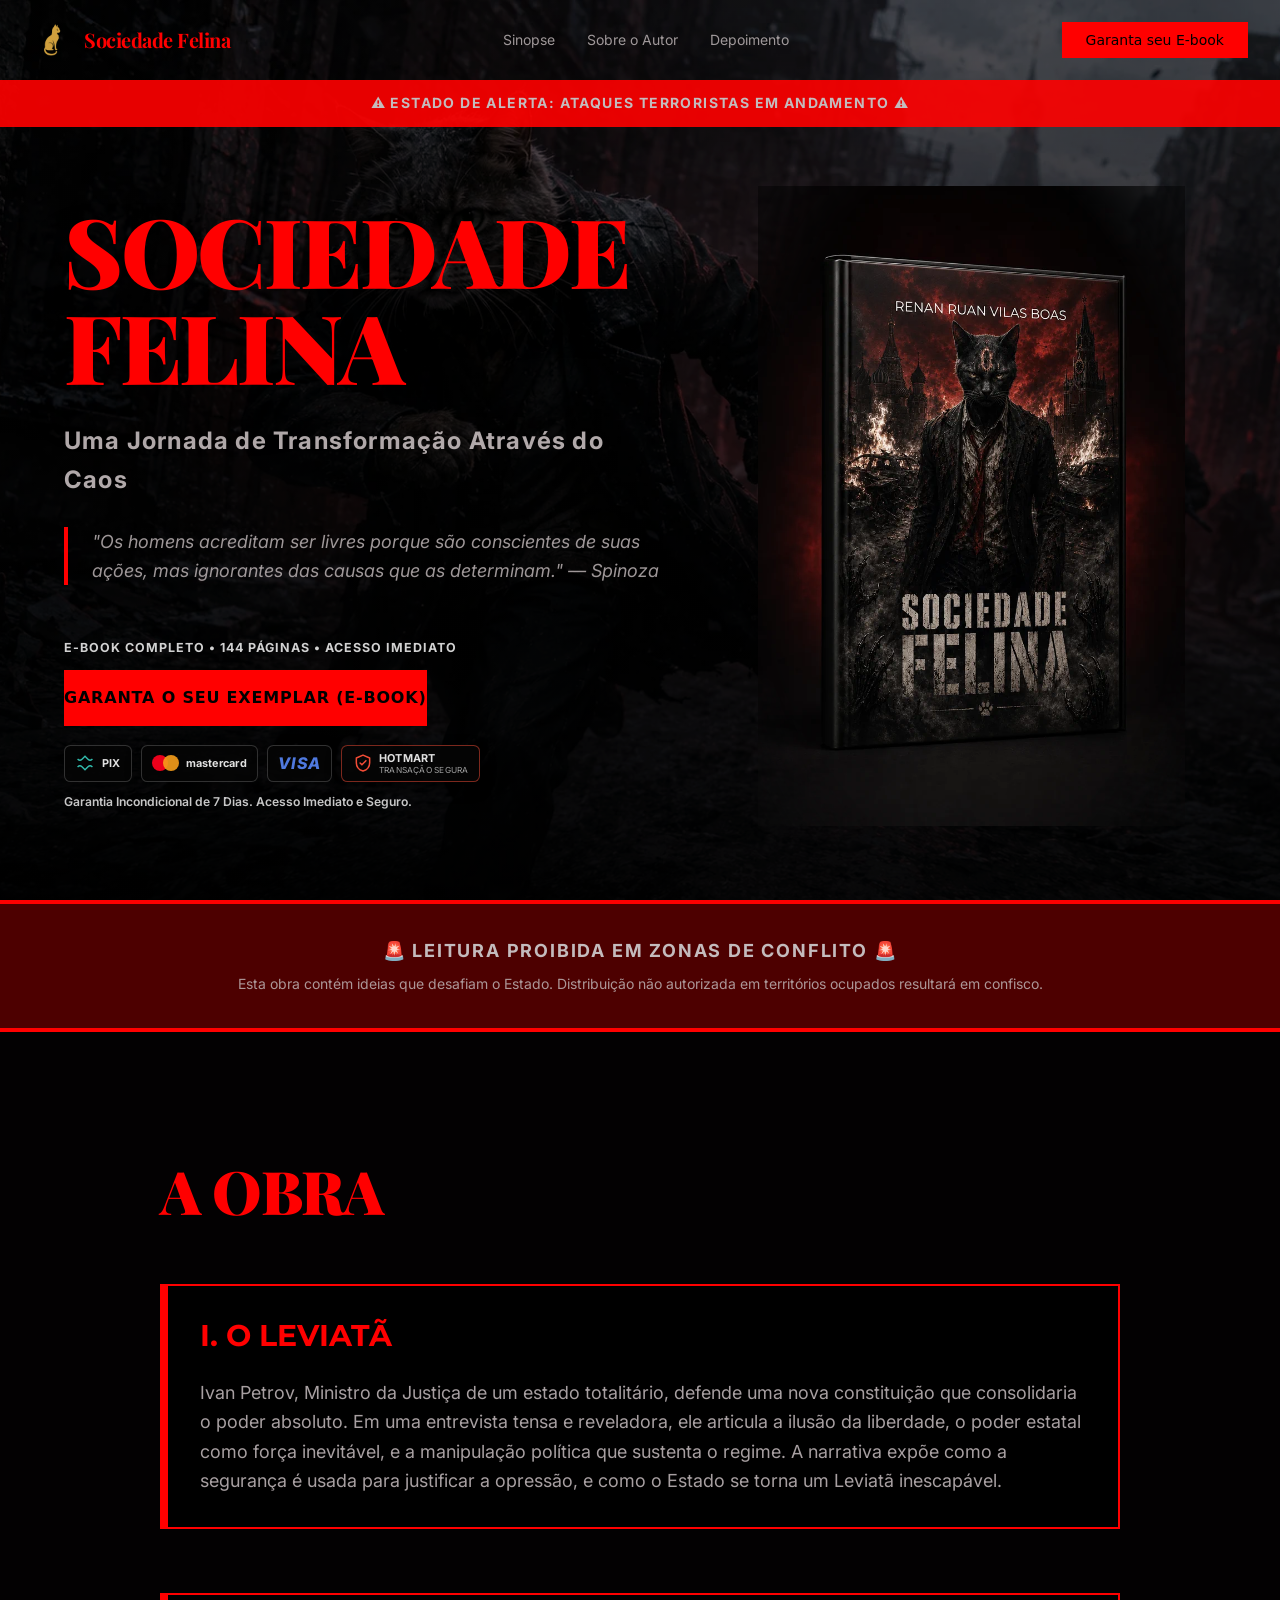
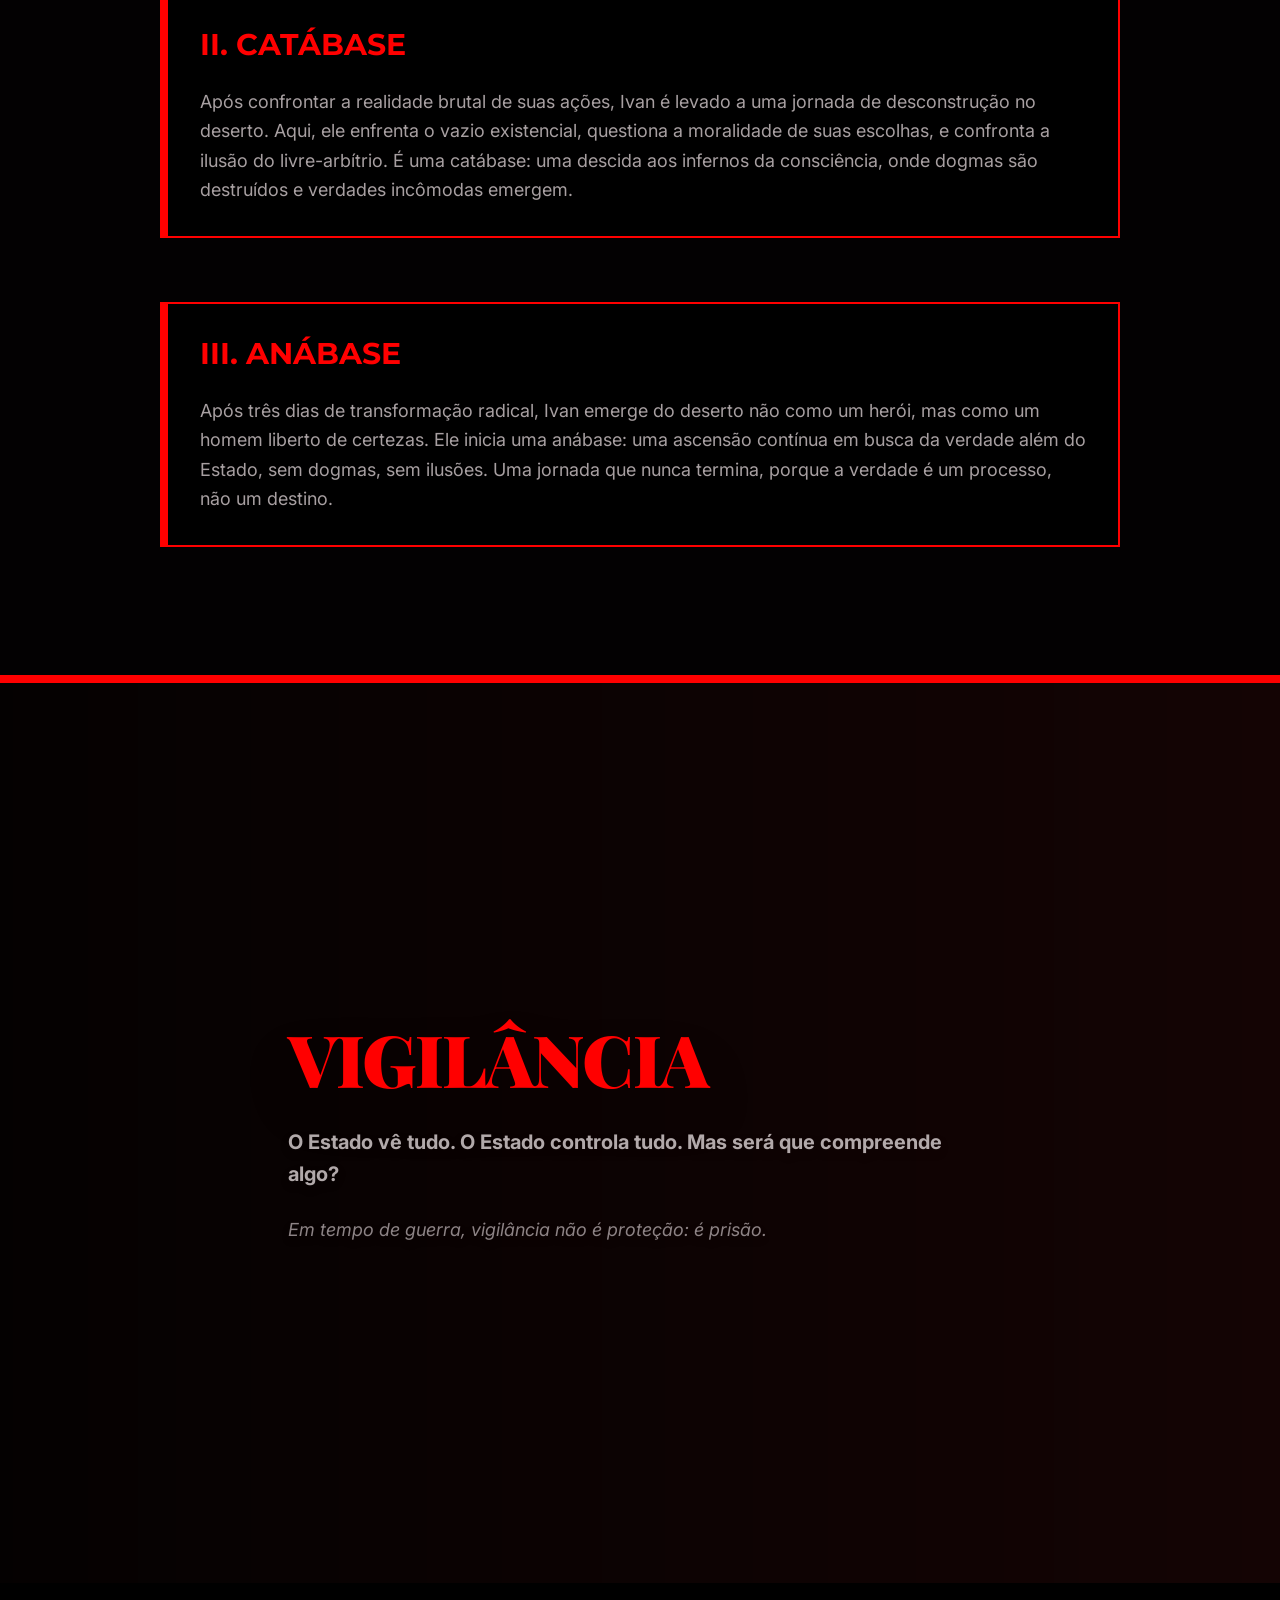
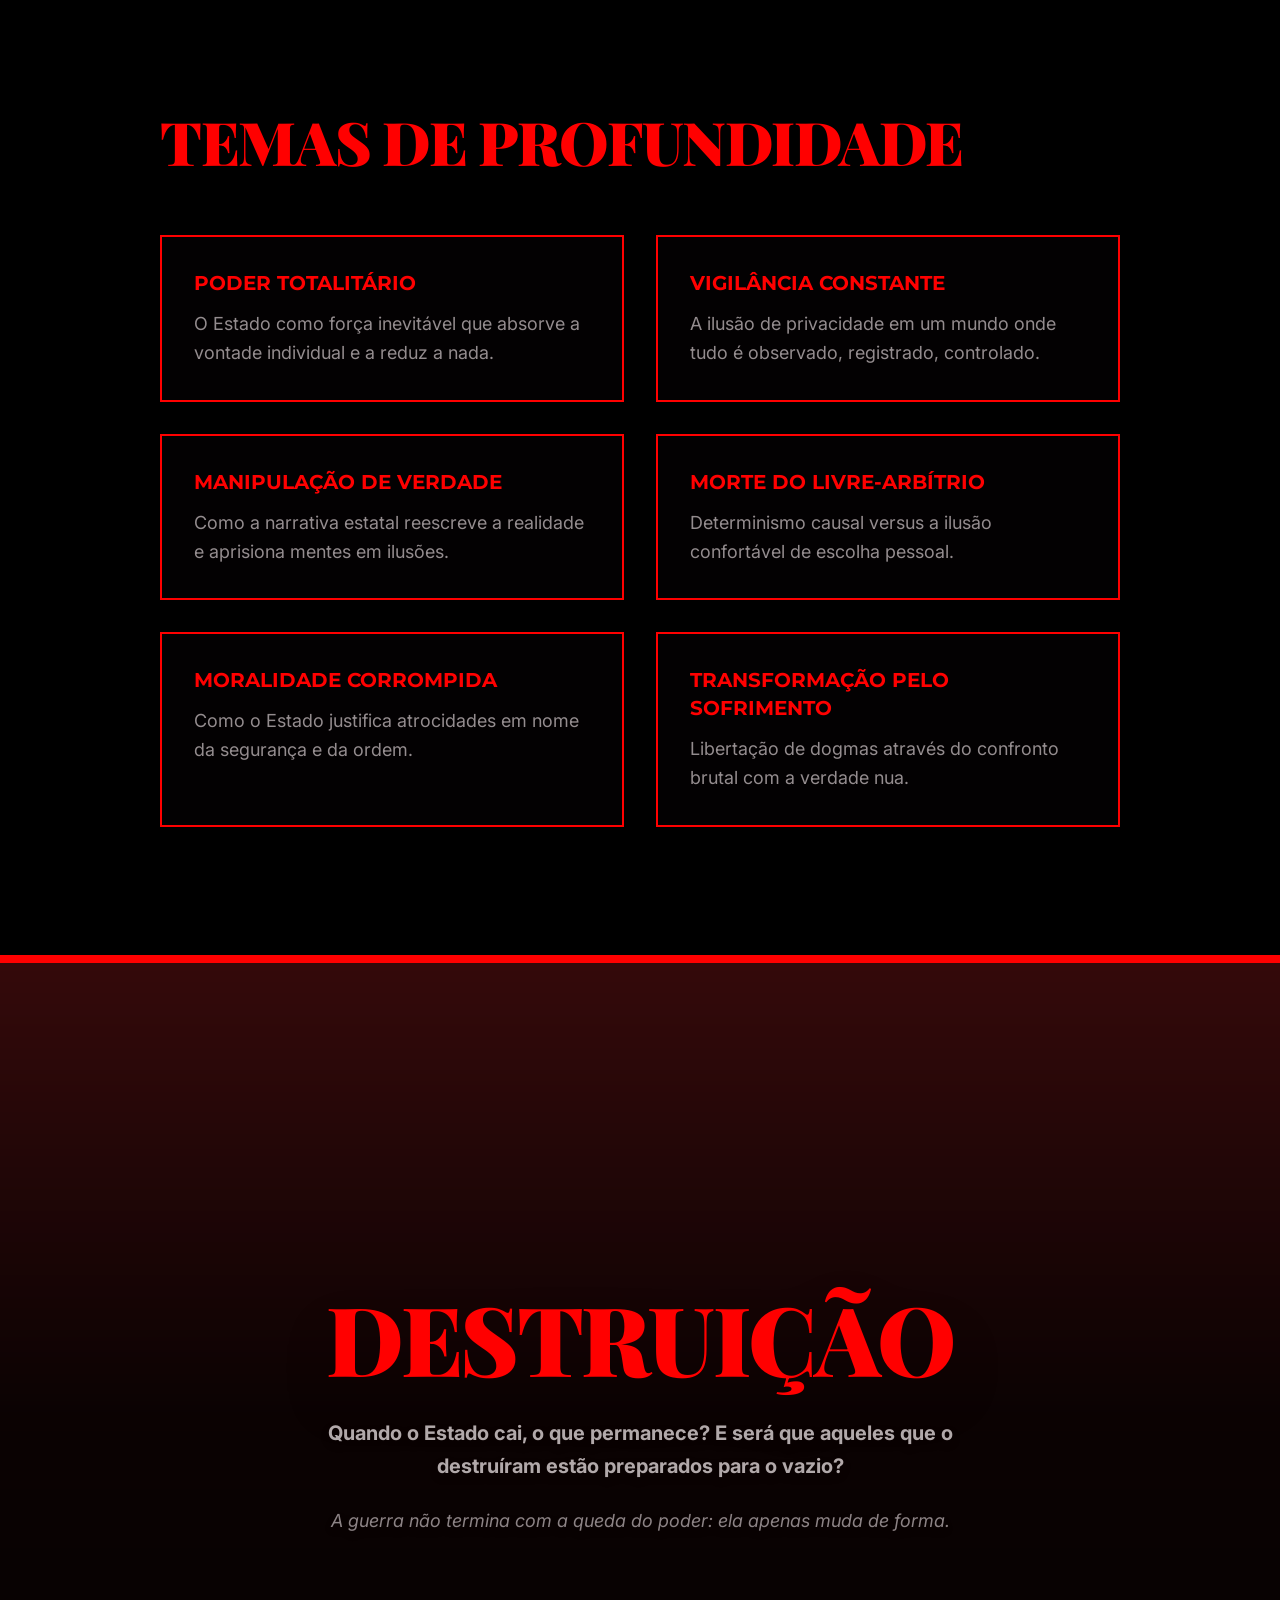
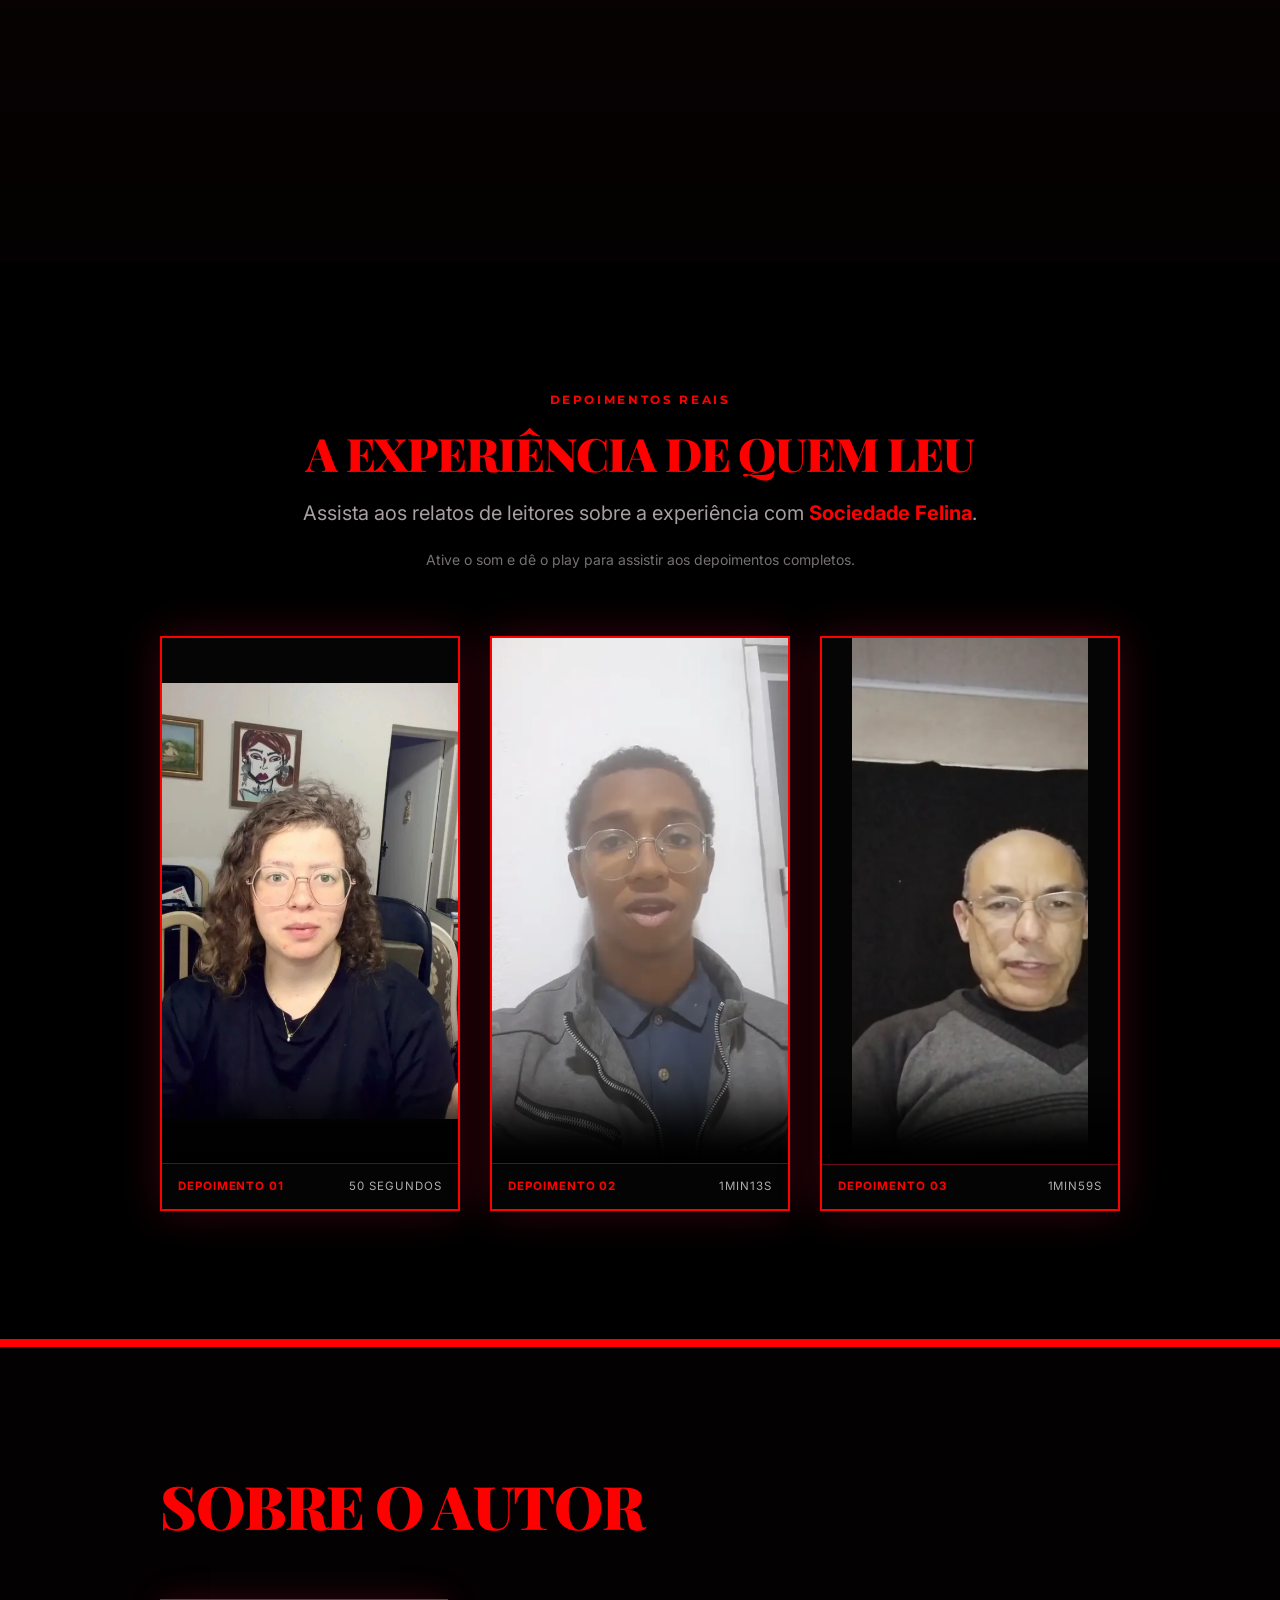
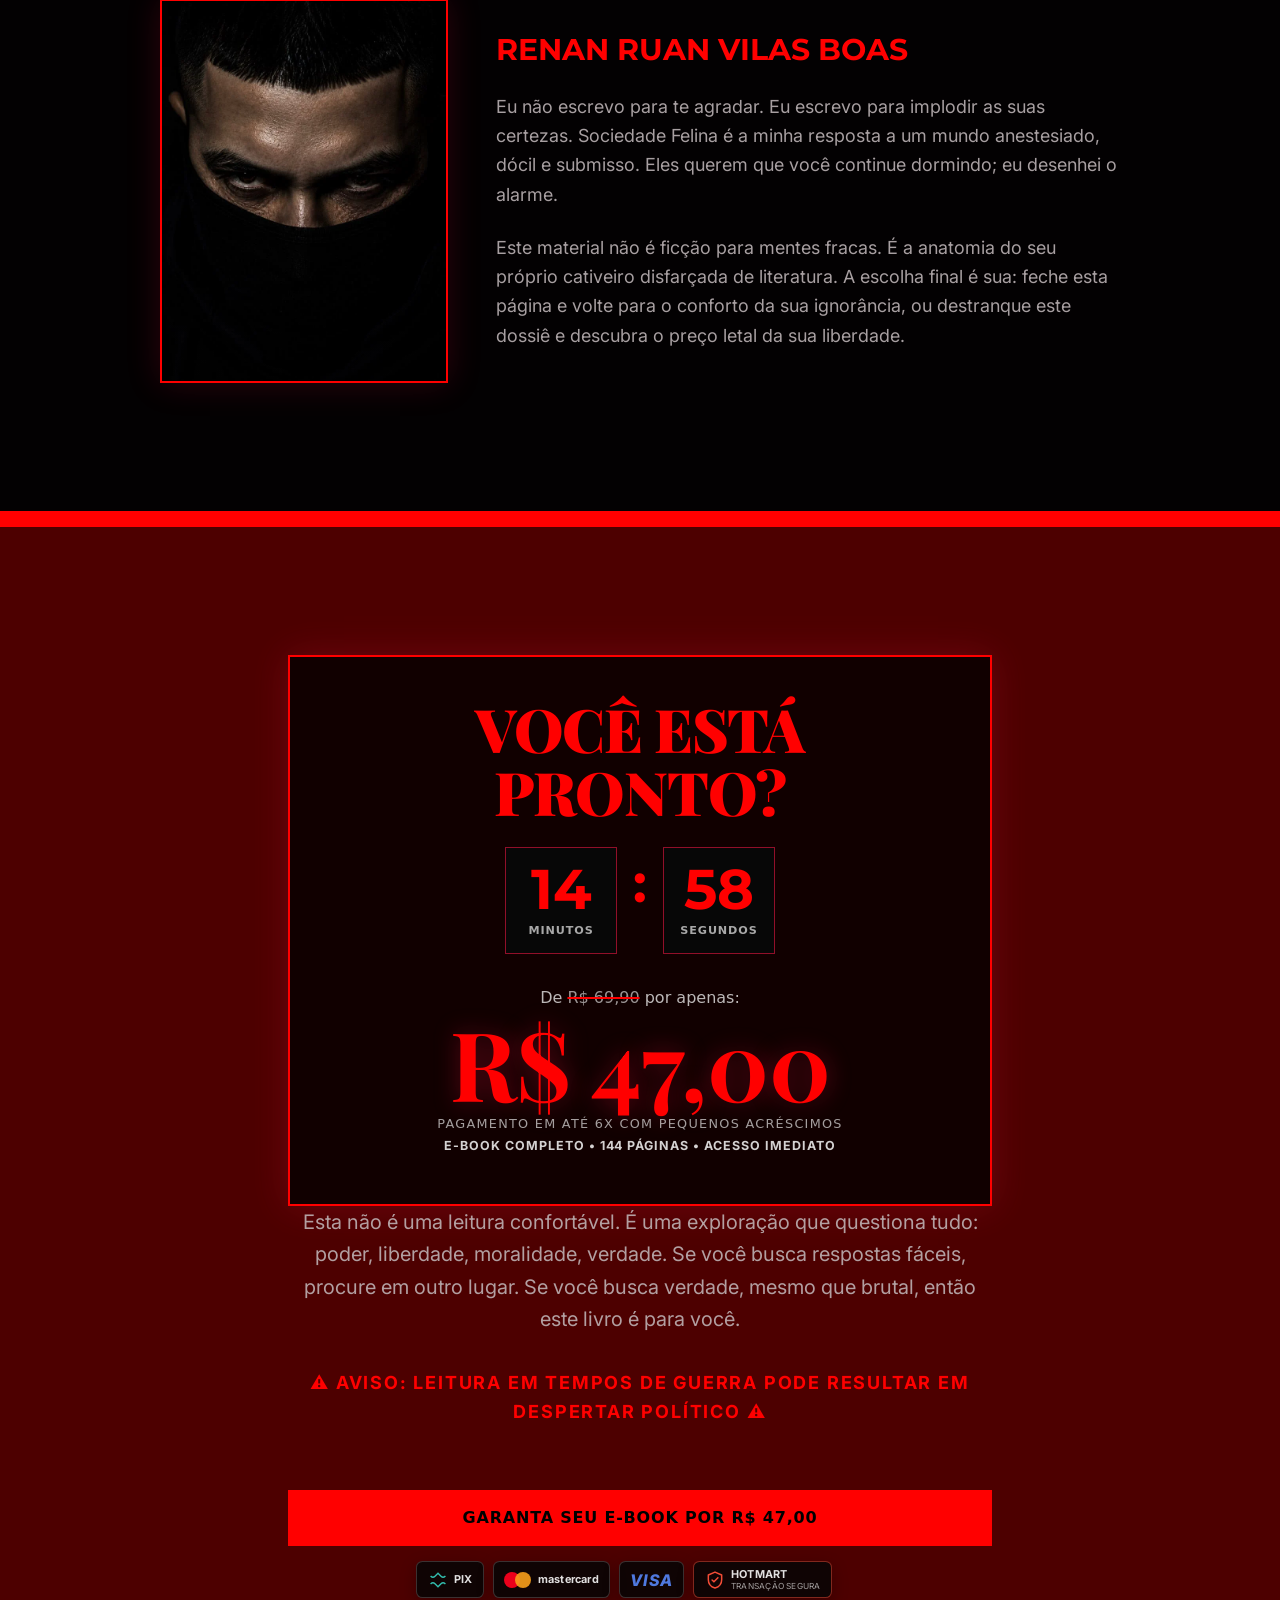
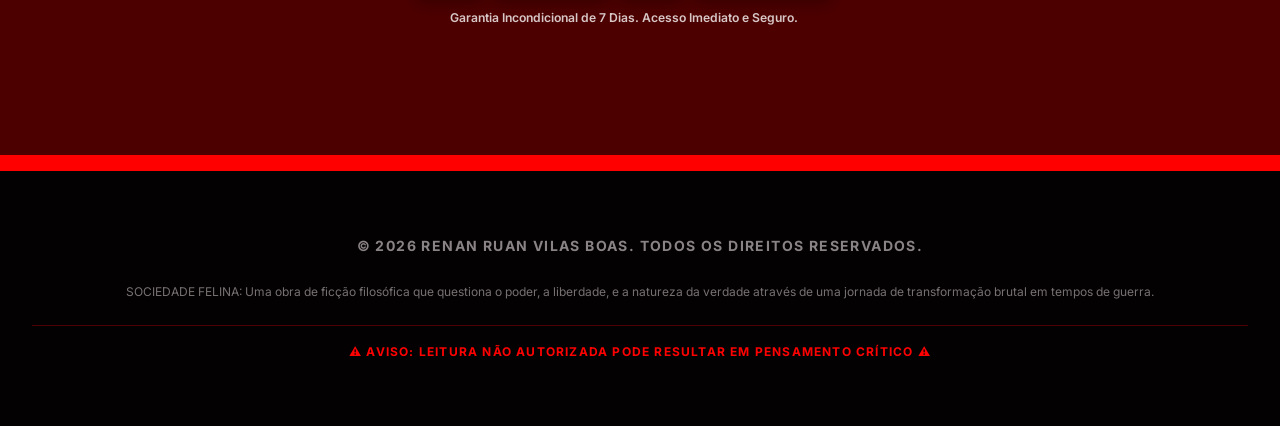
==== commit 8d5684e6: "Add files via upload" ====
--- a/index.html
+++ b/index.html
@@ -421,15 +421,22 @@
 }
 
 .video-testimonial-layout {
-  display: grid;
-  grid-template-columns: minmax(0, 0.85fr) minmax(18rem, 1.15fr);
-  align-items: center;
-  gap: clamp(2.5rem, 6vw, 6rem);
+  display: block;
 }
 
 .video-testimonial-copy {
   display: grid;
   gap: 1.25rem;
+  max-width: 48rem;
+  margin-inline: auto;
+  text-align: center;
+}
+
+@media (min-width: 768px) {
+  .video-testimonial-title {
+    font-size: clamp(2.5rem, 3.6vw, 3rem);
+    line-height: 1.05;
+  }
 }
 
 .video-testimonial-eyebrow {
@@ -441,9 +448,17 @@
   text-transform: uppercase;
 }
 
+.video-testimonial-grid {
+  display: grid;
+  grid-template-columns: repeat(3, minmax(0, 1fr));
+  align-items: start;
+  gap: clamp(1rem, 2.4vw, 2rem);
+  margin-top: clamp(2.5rem, 5vw, 4.5rem);
+}
+
 .video-testimonial-frame {
   position: relative;
-  width: min(100%, 25rem);
+  width: 100%;
   margin: 0 auto;
   overflow: hidden;
   background: #050505;
@@ -464,7 +479,7 @@
   display: block;
   width: 100%;
   height: auto;
-  aspect-ratio: 540 / 796;
+  aspect-ratio: 9 / 16;
   background: #050505;
   object-fit: contain;
 }
@@ -488,6 +503,17 @@
   color: var(--primary);
 }
 
+@media (min-width: 768px) and (max-width: 1023px) {
+  .video-testimonial-grid {
+    grid-template-columns: repeat(2, minmax(0, 1fr));
+  }
+
+  .video-testimonial-frame:first-child {
+    grid-column: 1 / -1;
+    width: min(100%, 21rem);
+  }
+}
+
 .author-photo-frame {
   position: relative;
   width: min(100%, 22rem);
@@ -606,12 +632,12 @@
   }
 
   .video-testimonial-layout {
+    display: block;
+  }
+
+  .video-testimonial-grid {
     grid-template-columns: minmax(0, 1fr);
     gap: 2rem;
-  }
-
-  .video-testimonial-copy {
-    text-align: center;
   }
 
   .video-testimonial-frame {
@@ -793,21 +819,43 @@
 <div class="container max-w-5xl">
 <div class="video-testimonial-layout">
 <div class="video-testimonial-copy">
-<p class="video-testimonial-eyebrow">Depoimento real</p>
-<h2 class="font-display text-5xl md:text-6xl text-primary uppercase font-black">A experiência de quem leu</h2>
-<p class="font-body text-xl text-foreground/85 leading-relaxed">Assista ao relato de uma leitora sobre a experiência com <strong class="text-primary">Sociedade Felina</strong>.</p>
-<p class="font-body text-sm text-foreground/60 leading-relaxed">Ative o som e dê o play para assistir ao depoimento completo.</p>
-</div>
+<p class="video-testimonial-eyebrow">Depoimentos reais</p>
+<h2 class="video-testimonial-title font-display text-5xl text-primary uppercase font-black">A experiência de quem leu</h2>
+<p class="font-body text-xl text-foreground/85 leading-relaxed">Assista aos relatos de leitores sobre a experiência com <strong class="text-primary">Sociedade Felina</strong>.</p>
+<p class="font-body text-sm text-foreground/60 leading-relaxed">Ative o som e dê o play para assistir aos depoimentos completos.</p>
+</div>
+<div class="video-testimonial-grid">
 <figure class="video-testimonial-frame">
 <video controls playsinline preload="metadata" poster="assets/depoimento-sociedade-felina-poster.webp" aria-label="Depoimento em vídeo de uma leitora sobre Sociedade Felina">
 <source src="assets/depoimento-sociedade-felina.mp4" type="video/mp4">
 Seu navegador não oferece suporte à reprodução deste vídeo.
 </video>
 <figcaption class="video-testimonial-caption">
-<strong>Depoimento em vídeo</strong>
+<strong>Depoimento 01</strong>
 <span>50 segundos</span>
 </figcaption>
 </figure>
+<figure class="video-testimonial-frame">
+<video controls playsinline preload="metadata" poster="assets/depoimento-sociedade-felina-02-poster.webp" aria-label="Depoimento em vídeo 2 sobre Sociedade Felina">
+<source src="assets/depoimento-sociedade-felina-02.mp4" type="video/mp4">
+Seu navegador não oferece suporte à reprodução deste vídeo.
+</video>
+<figcaption class="video-testimonial-caption">
+<strong>Depoimento 02</strong>
+<span>1min13s</span>
+</figcaption>
+</figure>
+<figure class="video-testimonial-frame">
+<video controls playsinline preload="metadata" poster="assets/depoimento-sociedade-felina-03-poster.webp" aria-label="Depoimento em vídeo 3 sobre Sociedade Felina">
+<source src="assets/depoimento-sociedade-felina-03.mp4" type="video/mp4">
+Seu navegador não oferece suporte à reprodução deste vídeo.
+</video>
+<figcaption class="video-testimonial-caption">
+<strong>Depoimento 03</strong>
+<span>1min59s</span>
+</figcaption>
+</figure>
+</div>
 </div>
 </div>
 </section>
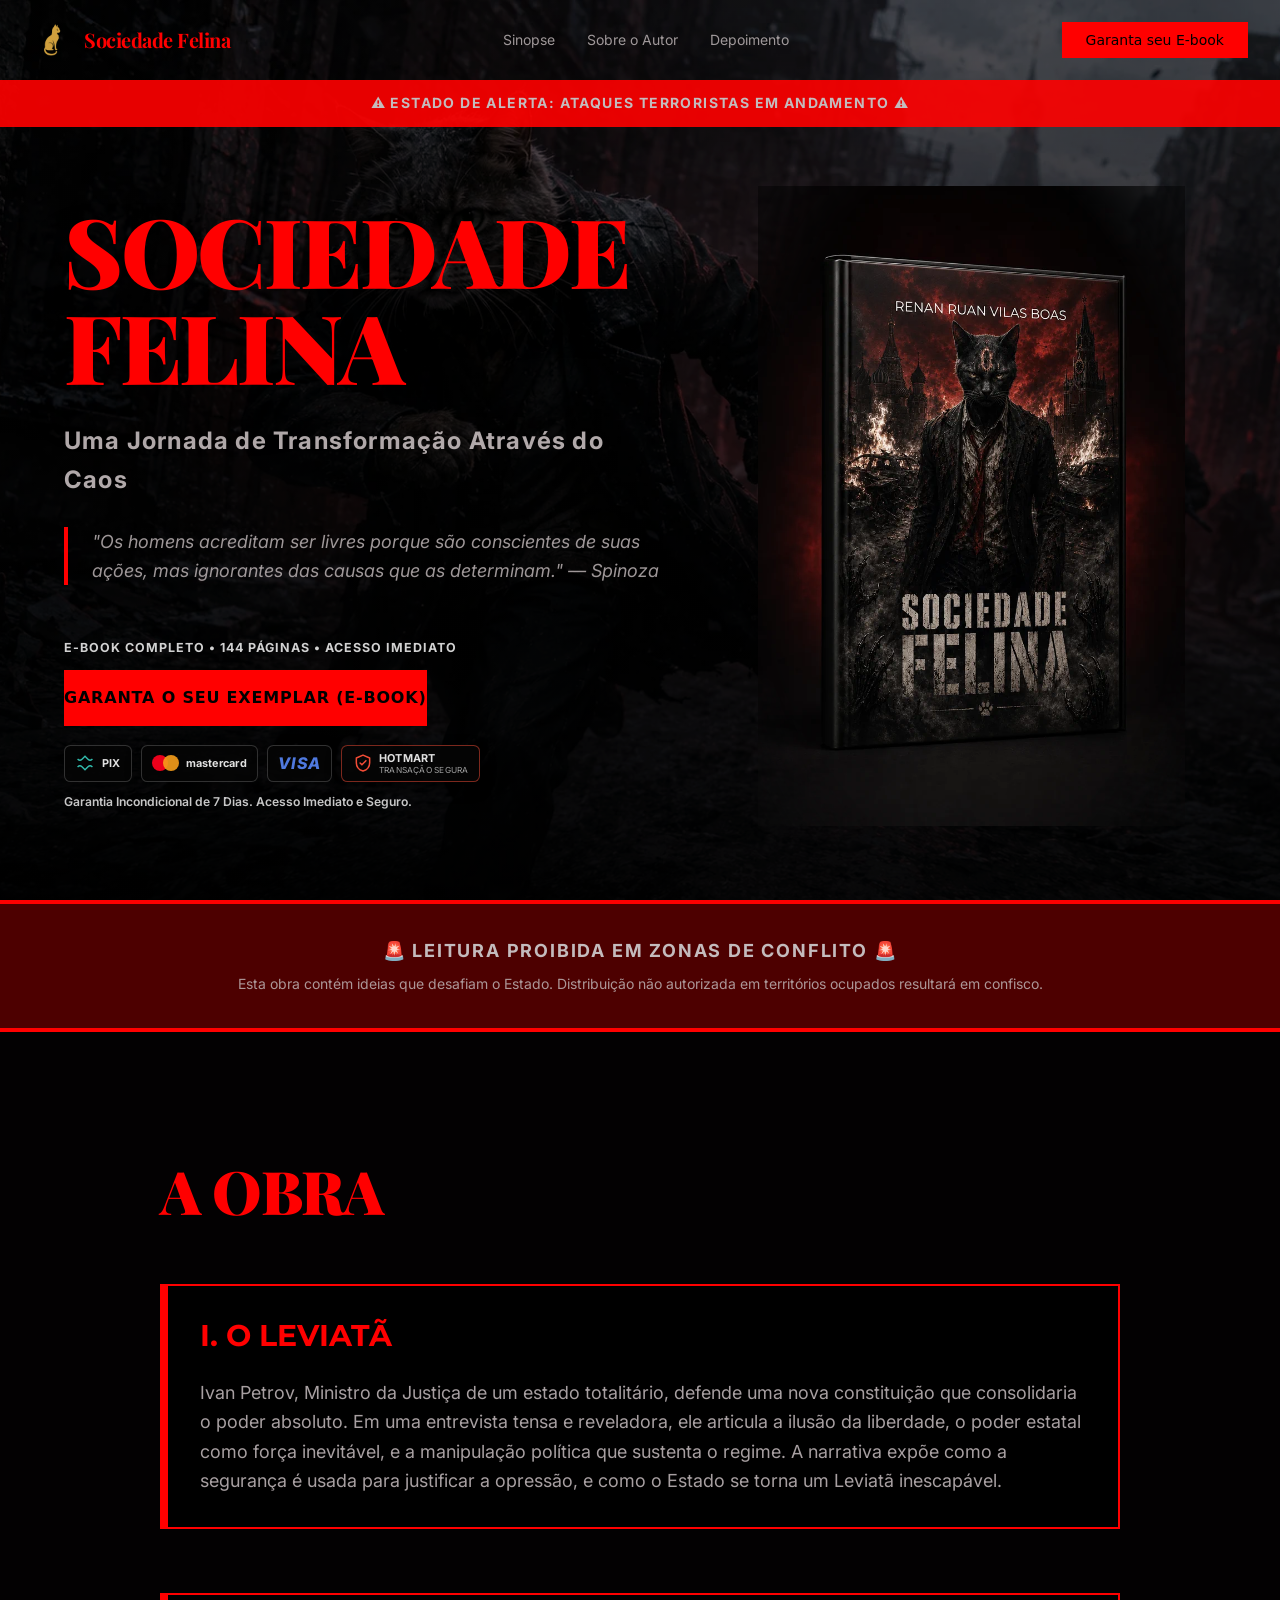
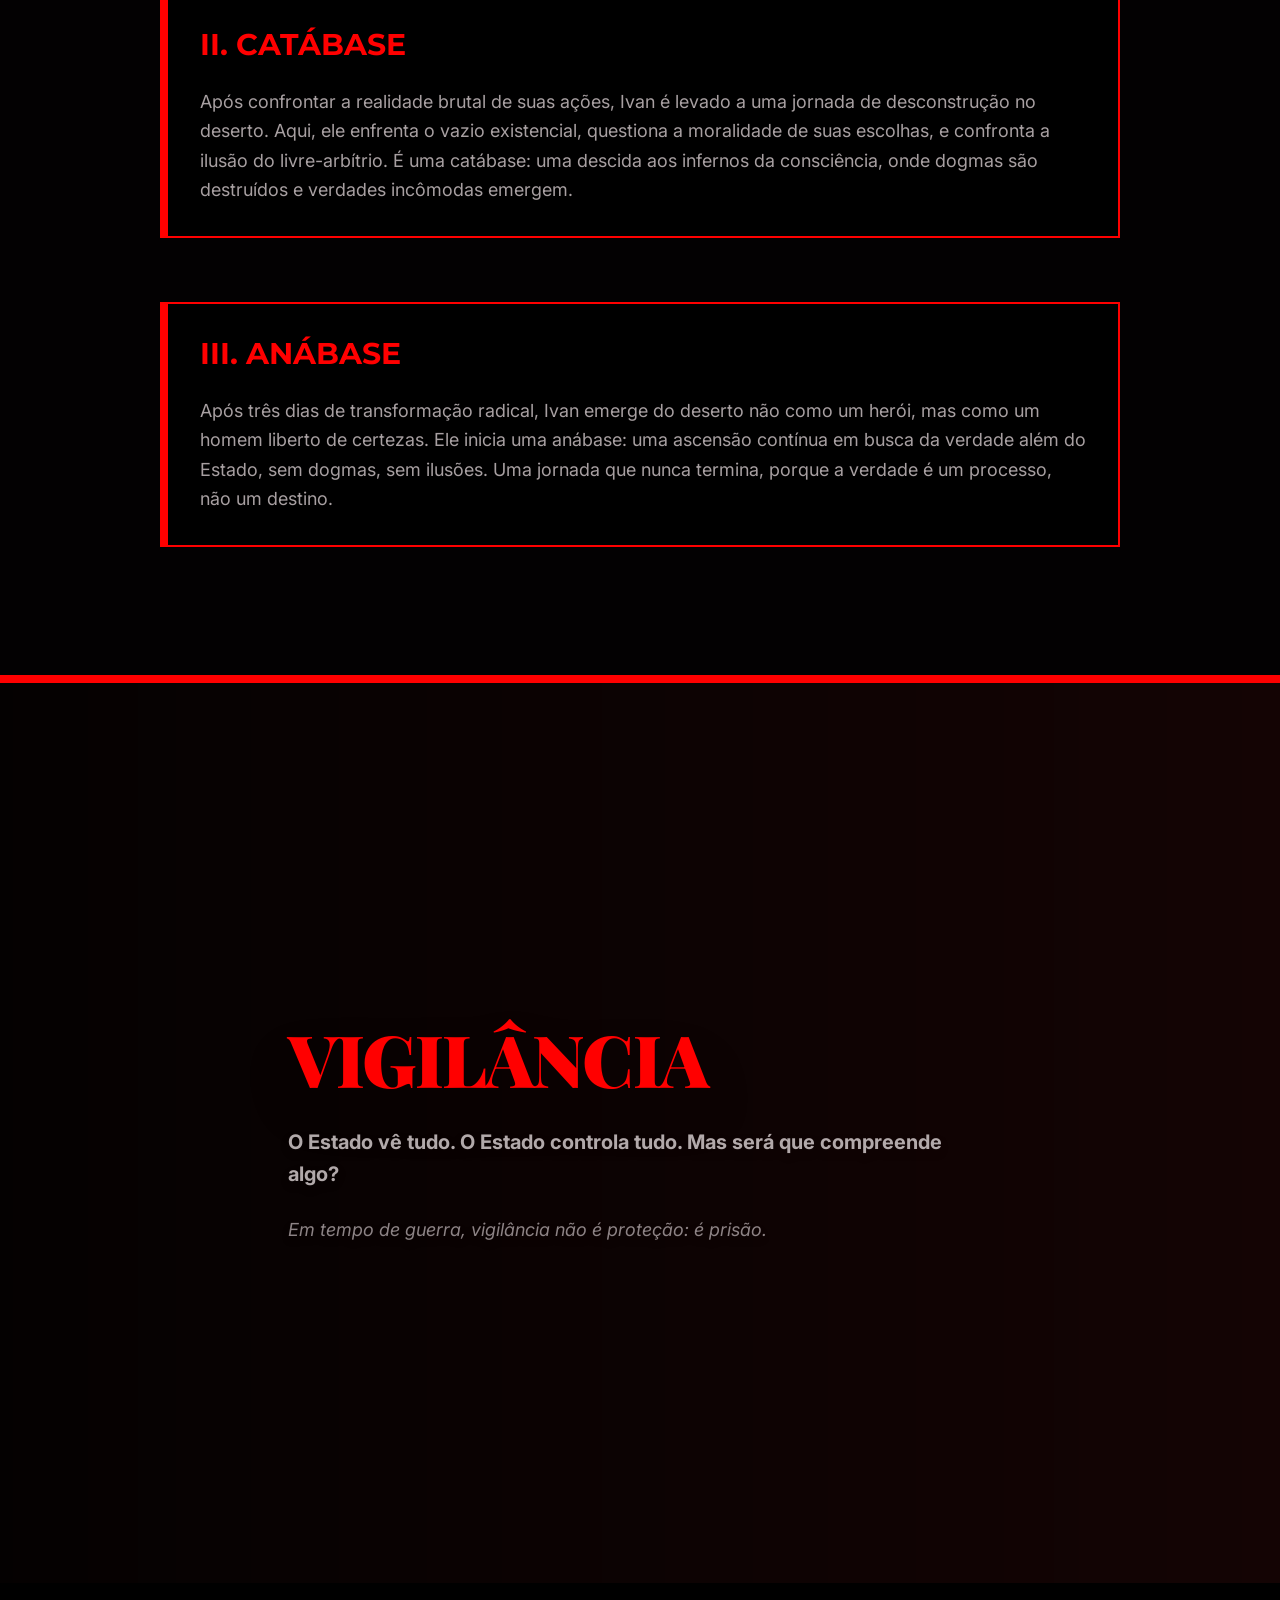
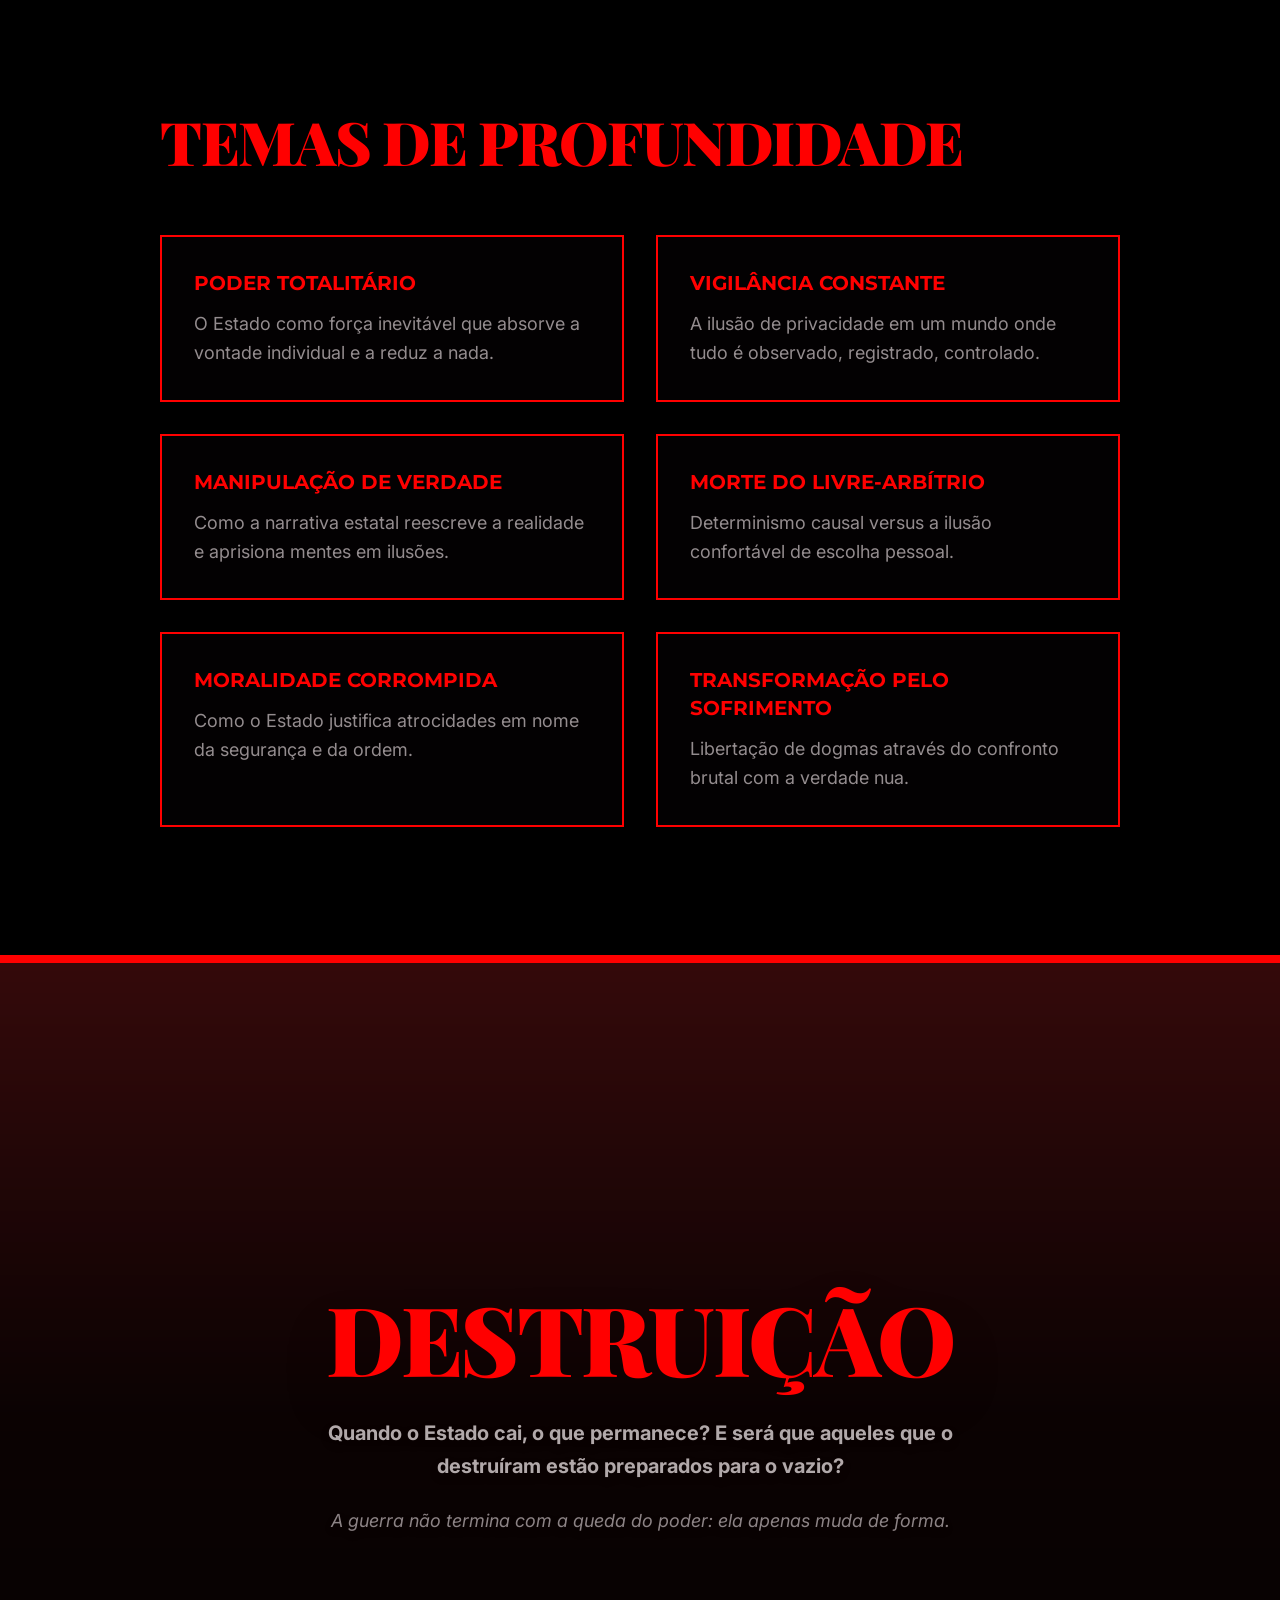
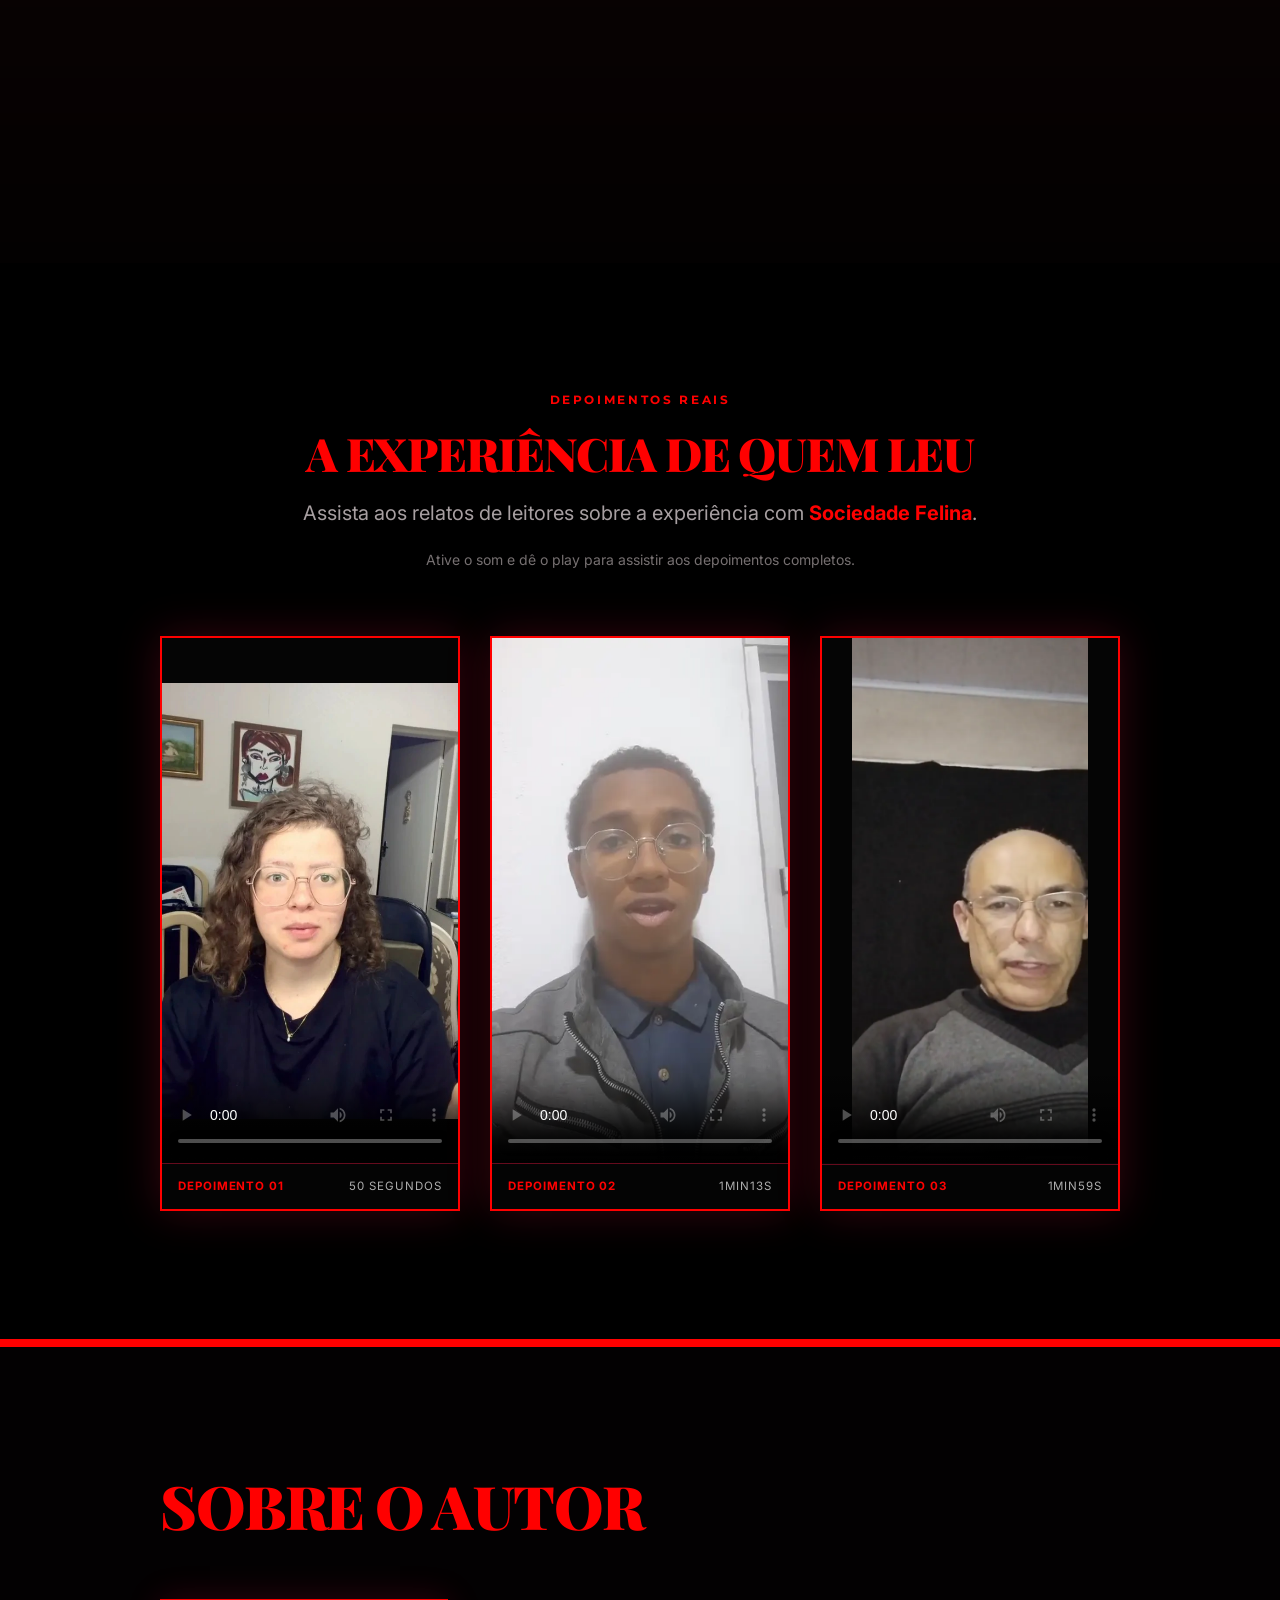
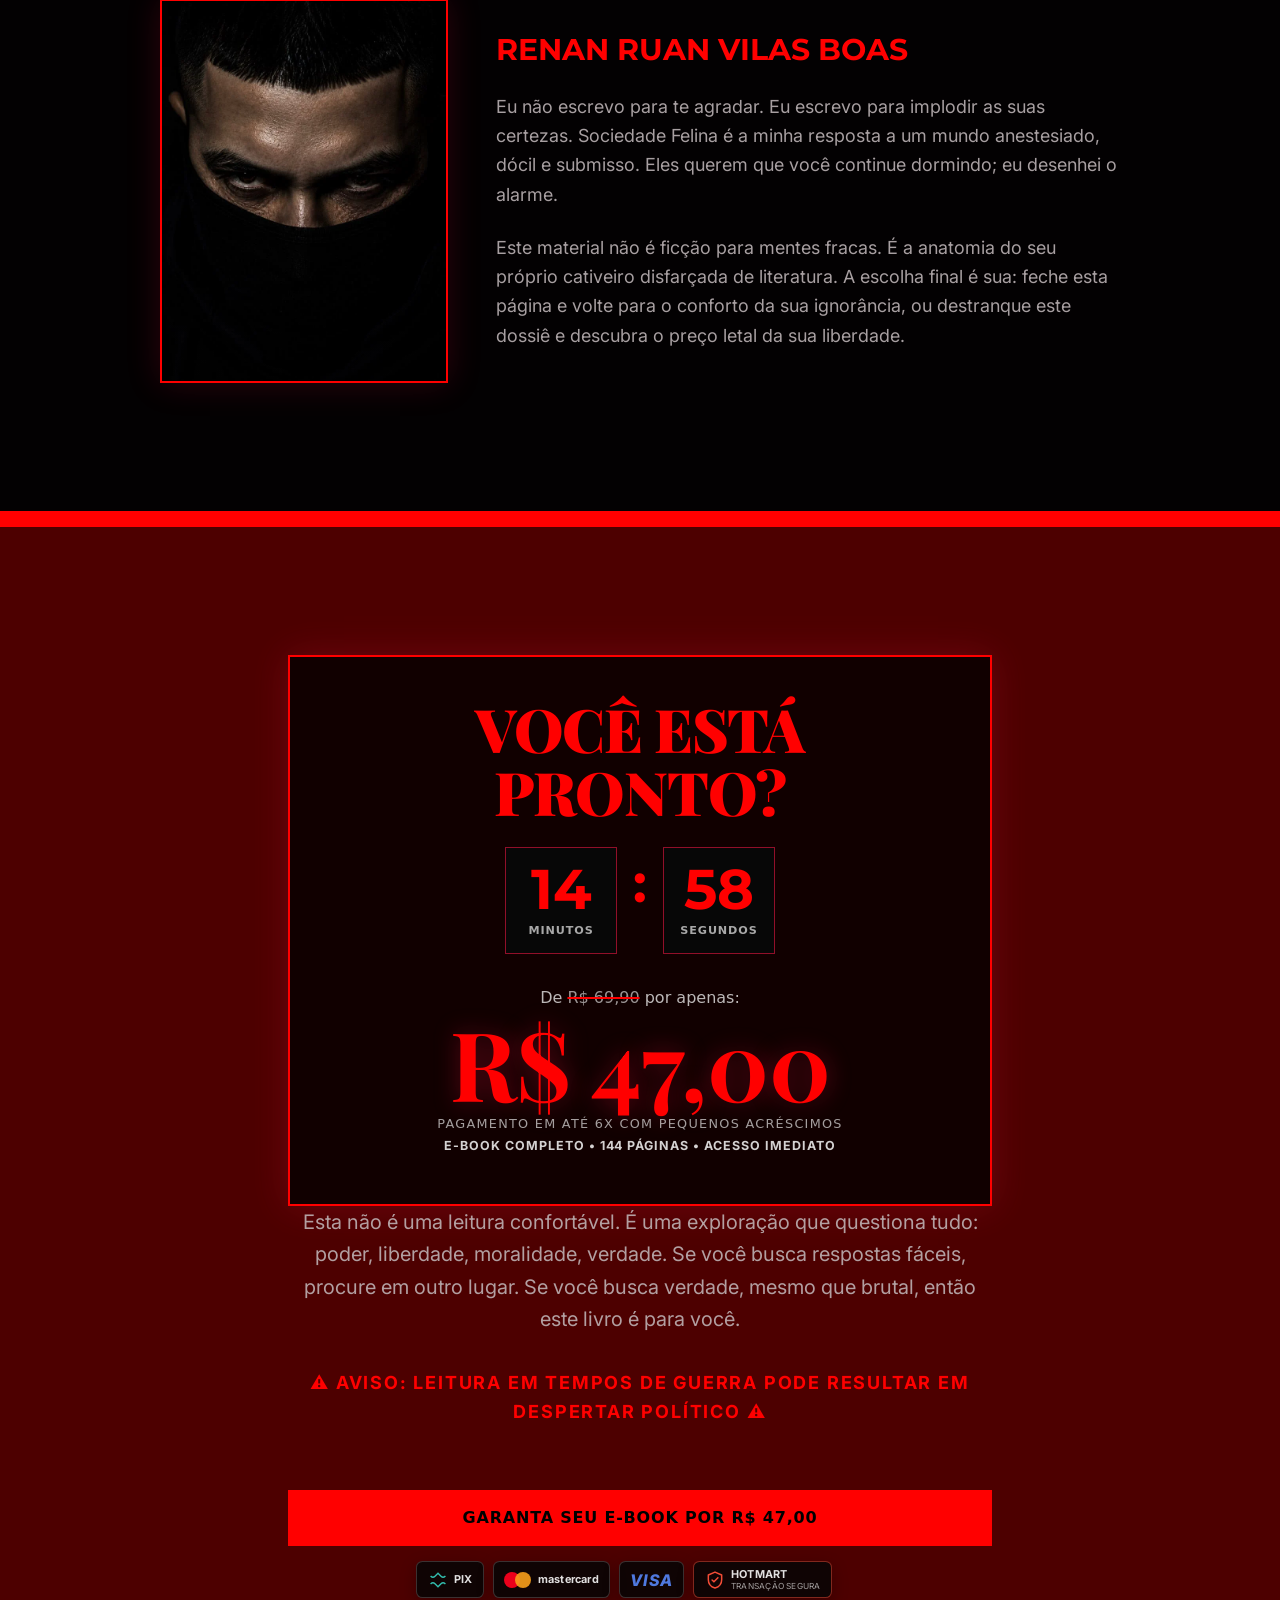
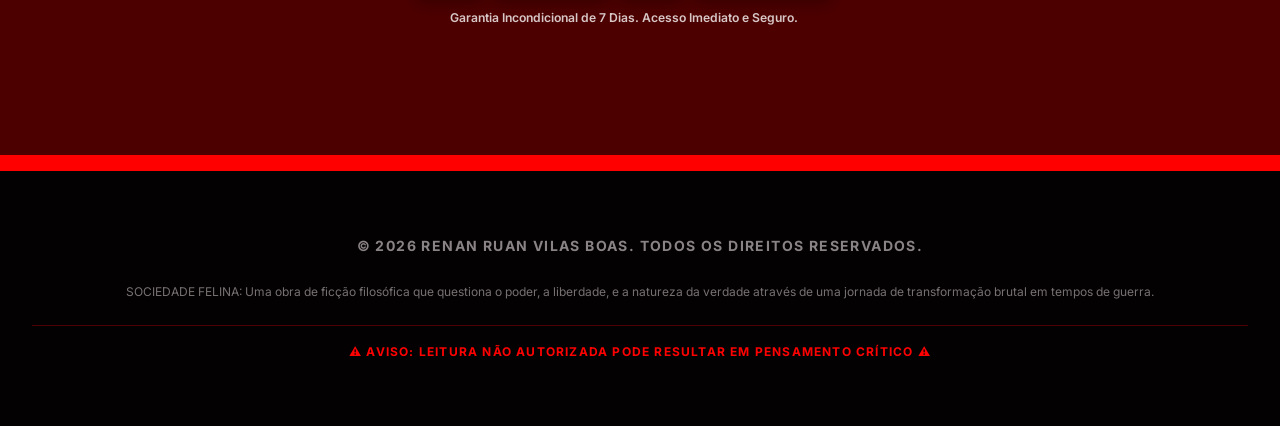
==== commit d3946587: "Add files via upload" ====
--- a/index.html
+++ b/index.html
@@ -5,6 +5,9 @@
   <meta name="viewport" content="width=device-width, initial-scale=1">
   <meta name="description" content="Sociedade Felina: uma jornada filosÃ³fica que desconstrÃ³i certezas e reconstrÃ³i significado, por Renan Ruan Vilas Boas.">
   <meta name="theme-color" content="#050505">
+  <link rel="icon" href="assets/favicon.ico" sizes="any">
+  <link rel="icon" type="image/png" sizes="32x32" href="assets/favicon-32x32.png">
+  <link rel="apple-touch-icon" sizes="180x180" href="assets/apple-touch-icon.png">
   <title>Sociedade Felina | Renan Ruan Vilas Boas</title>
   <link rel="preconnect" href="https://fonts.googleapis.com">
   <link rel="preconnect" href="https://fonts.gstatic.com" crossorigin>
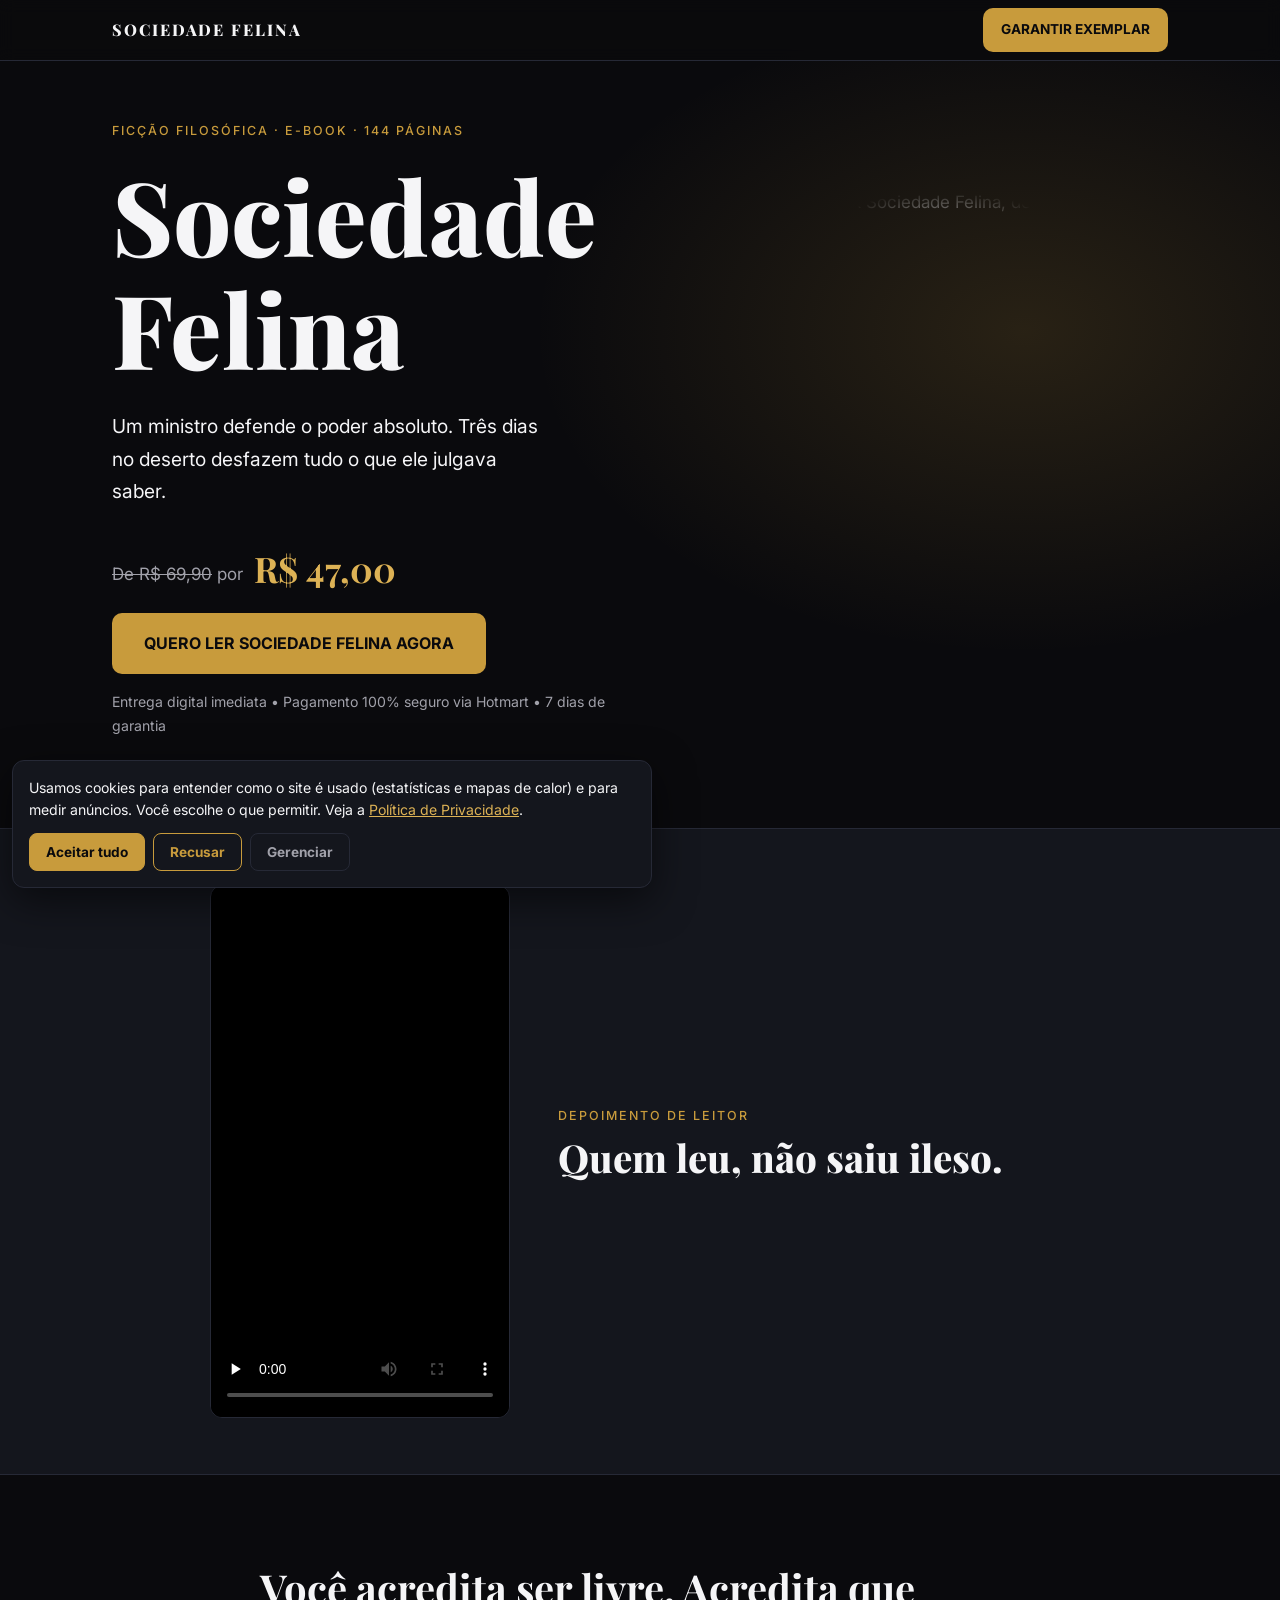
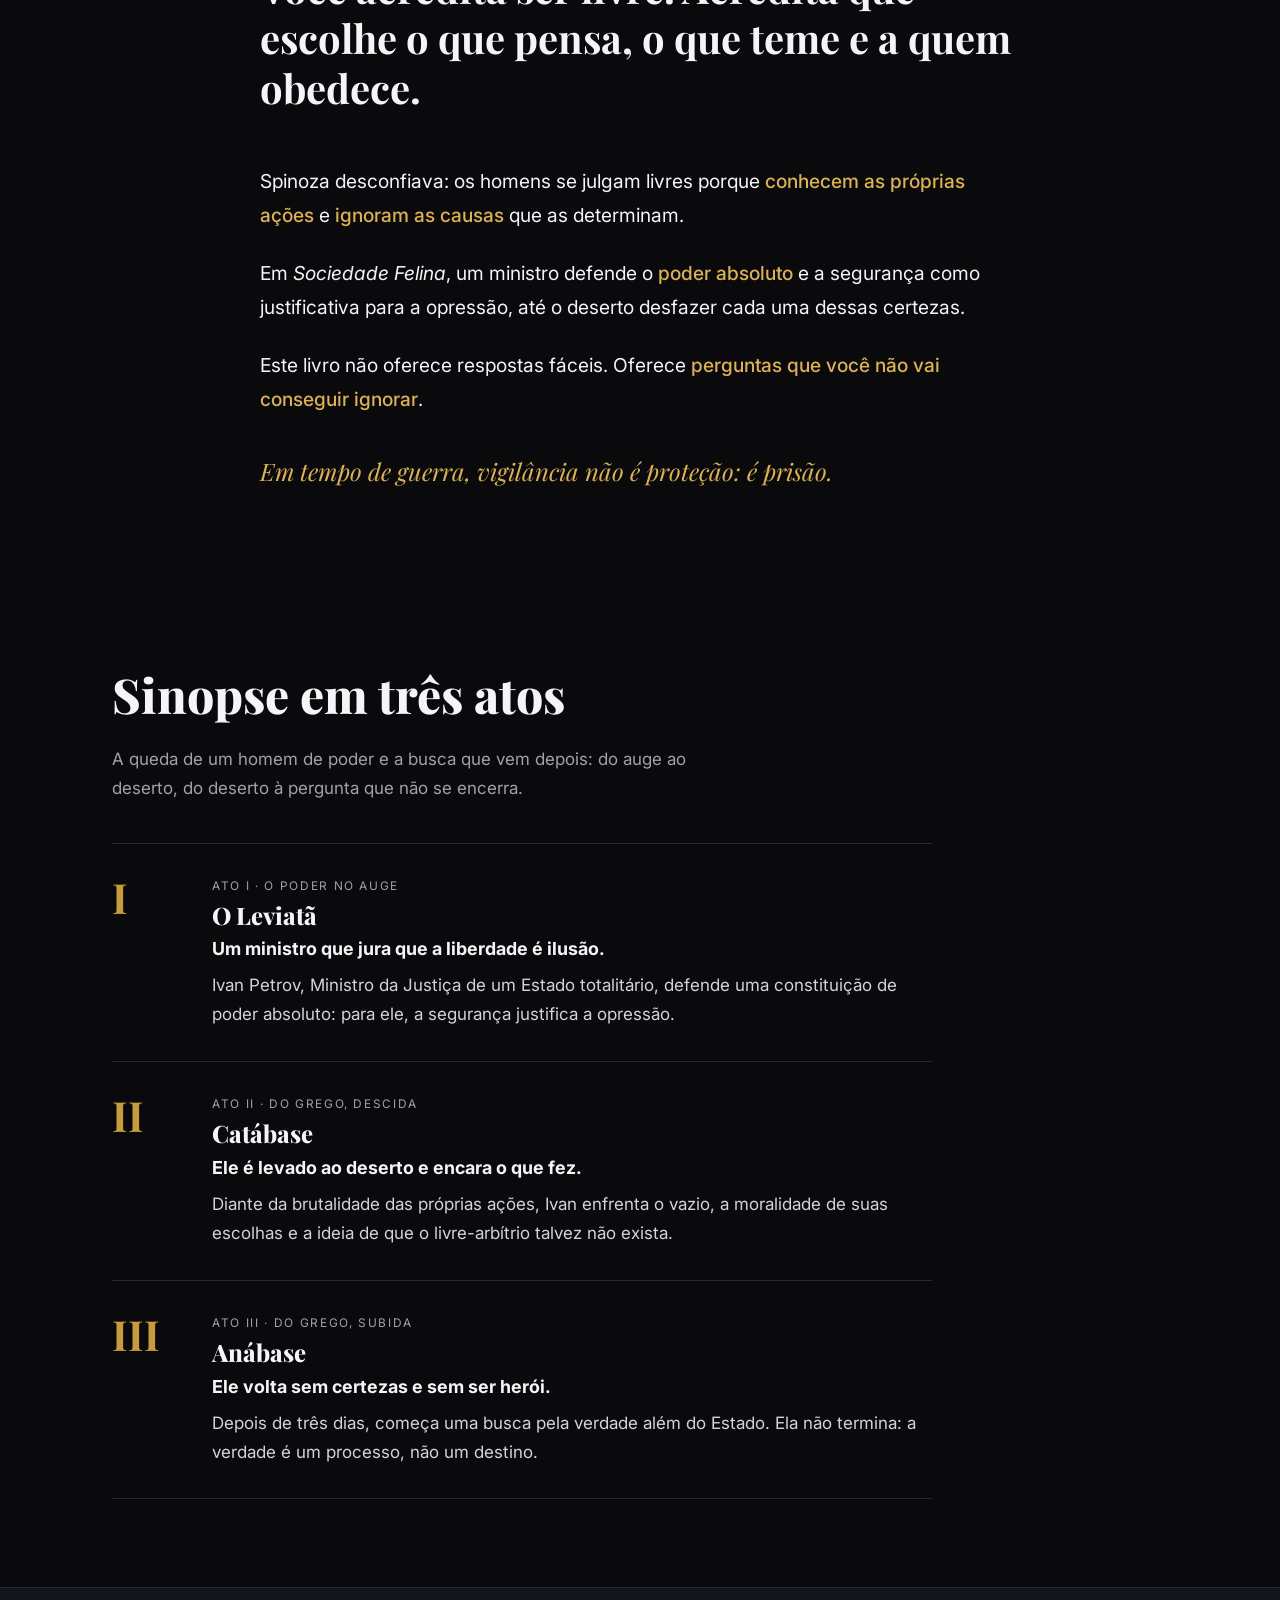
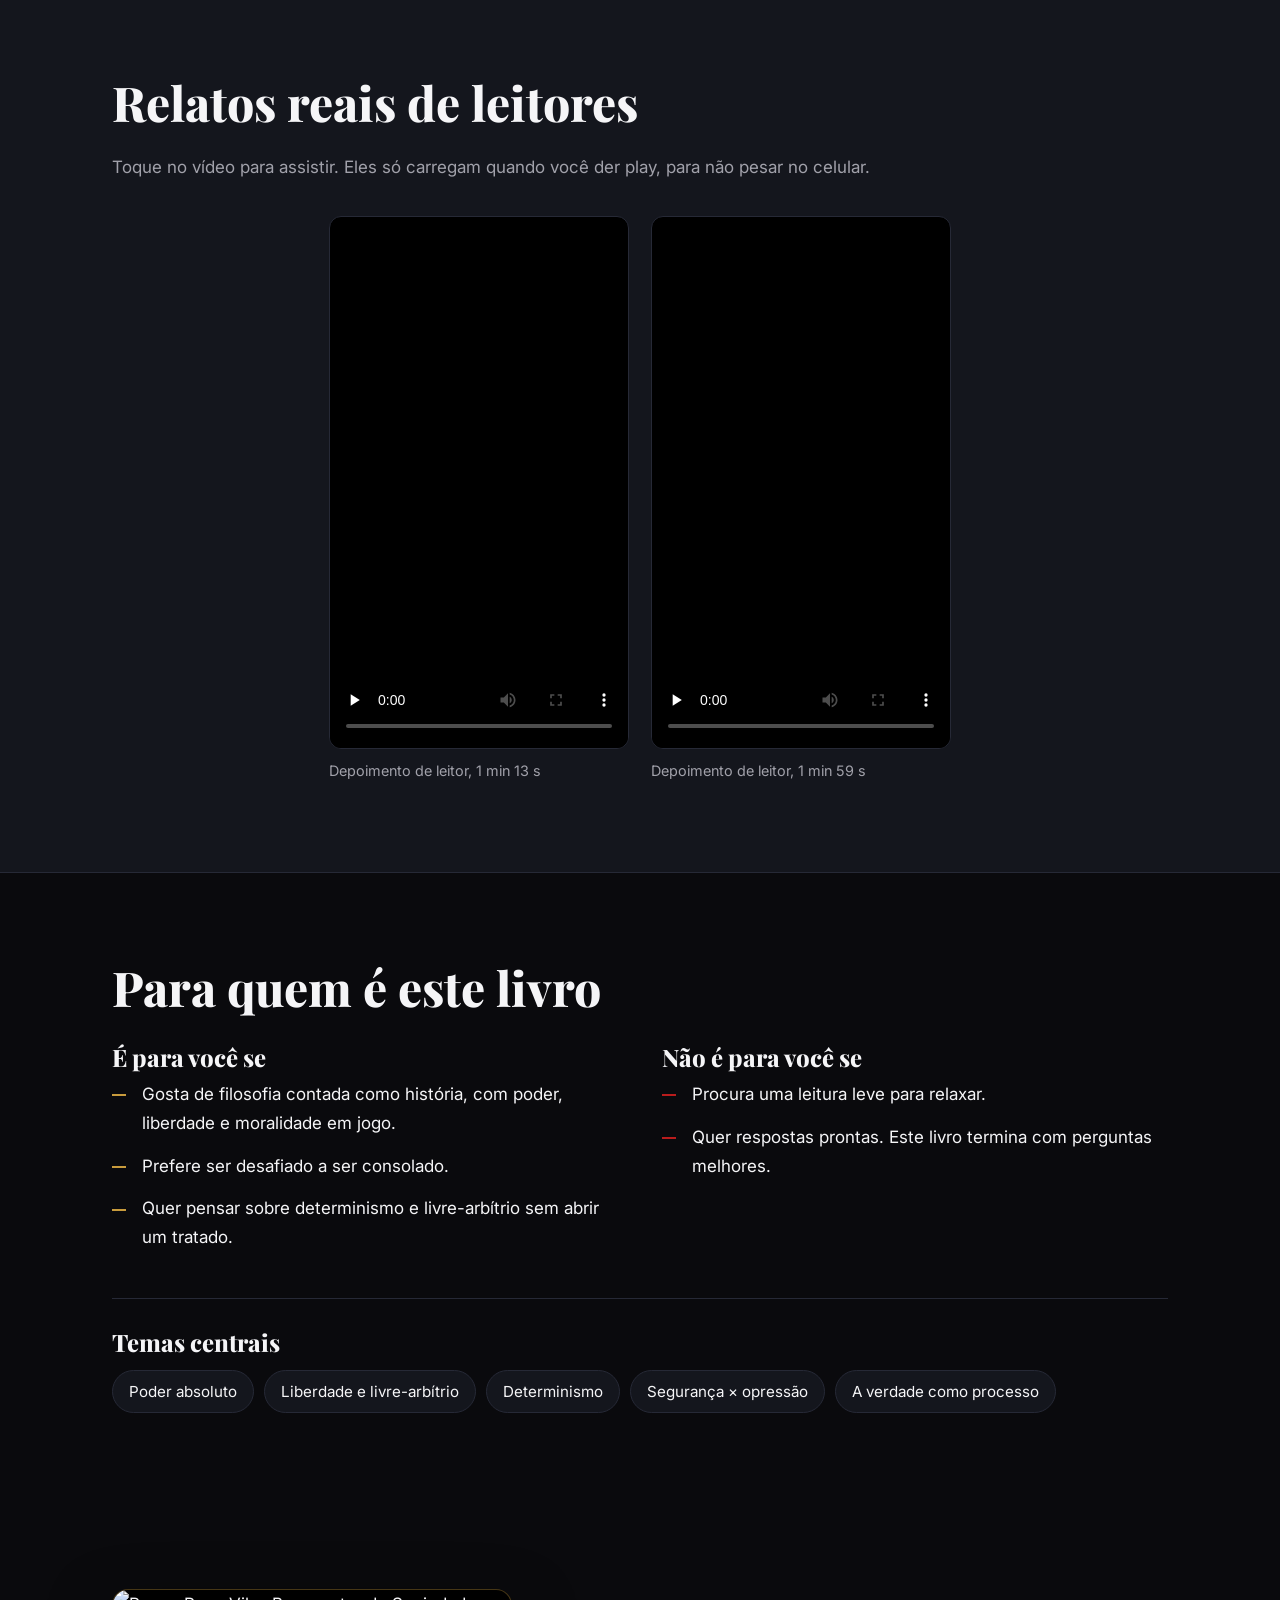
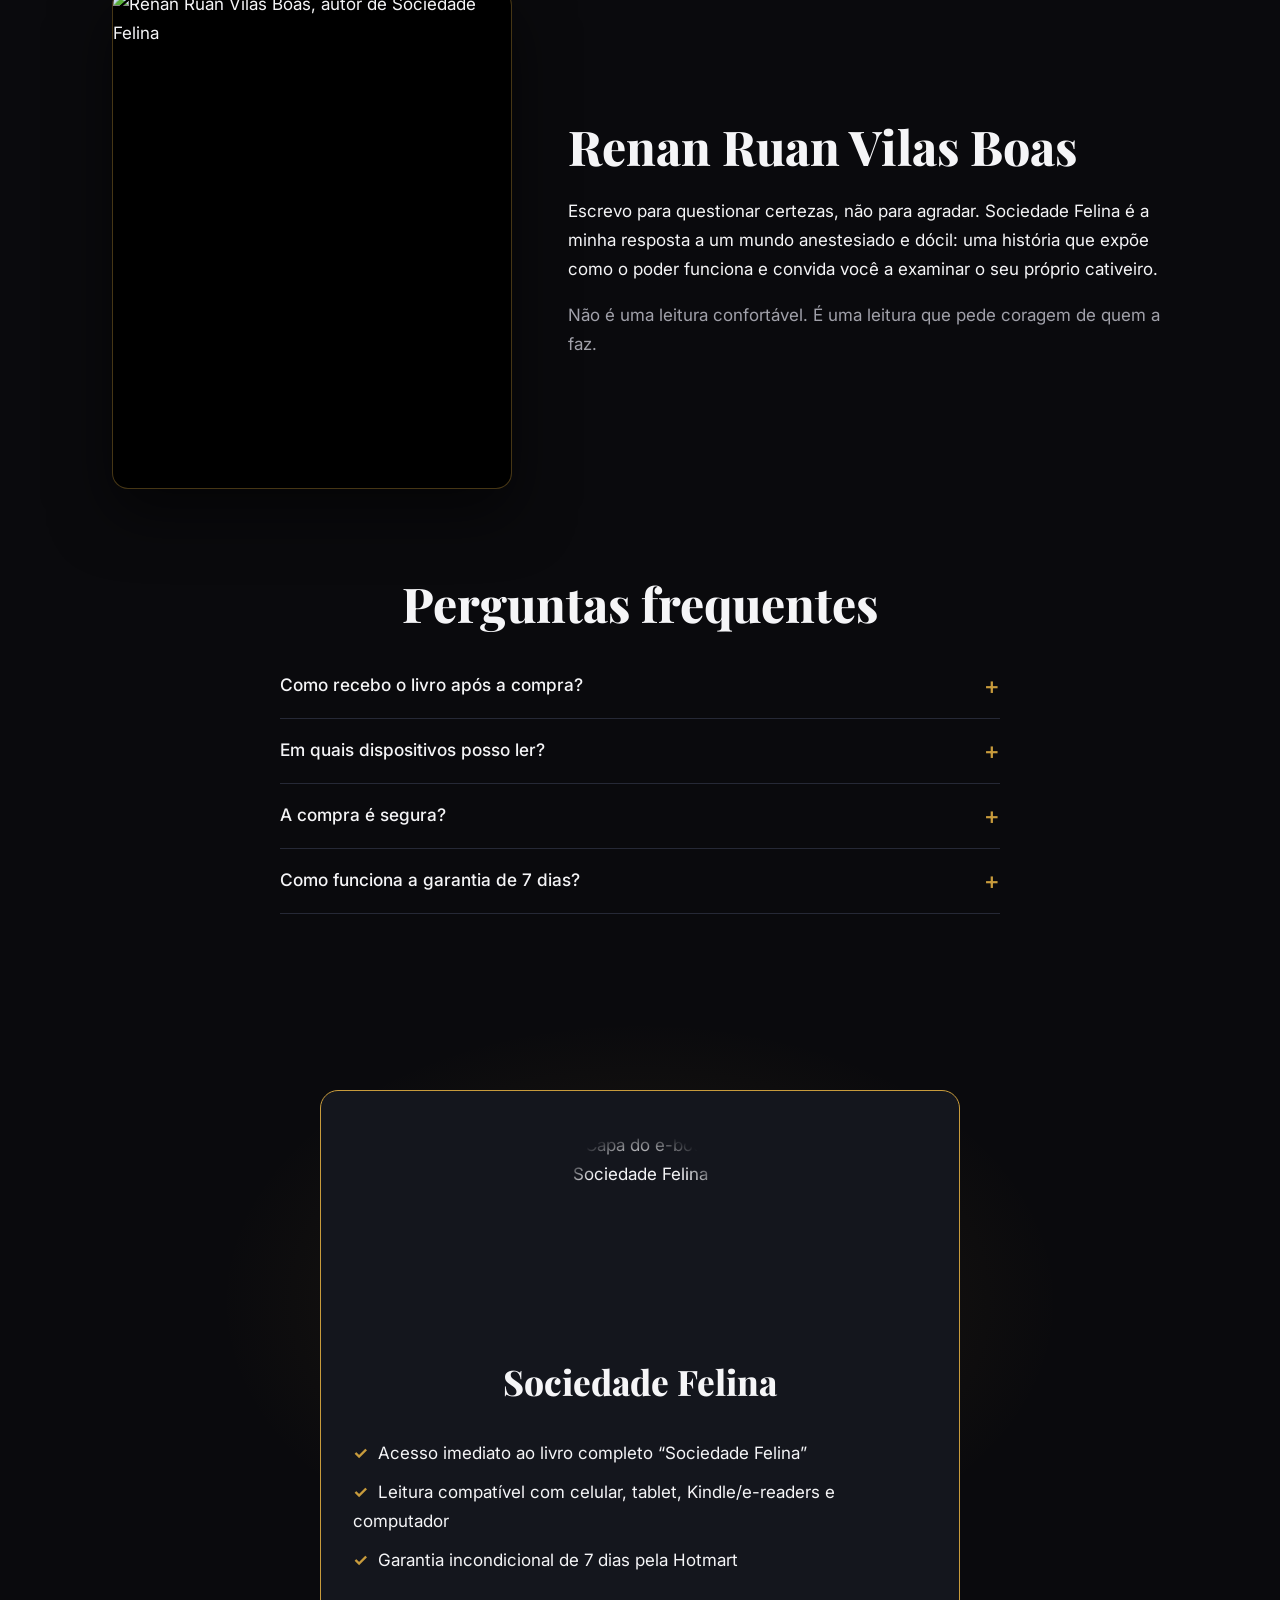
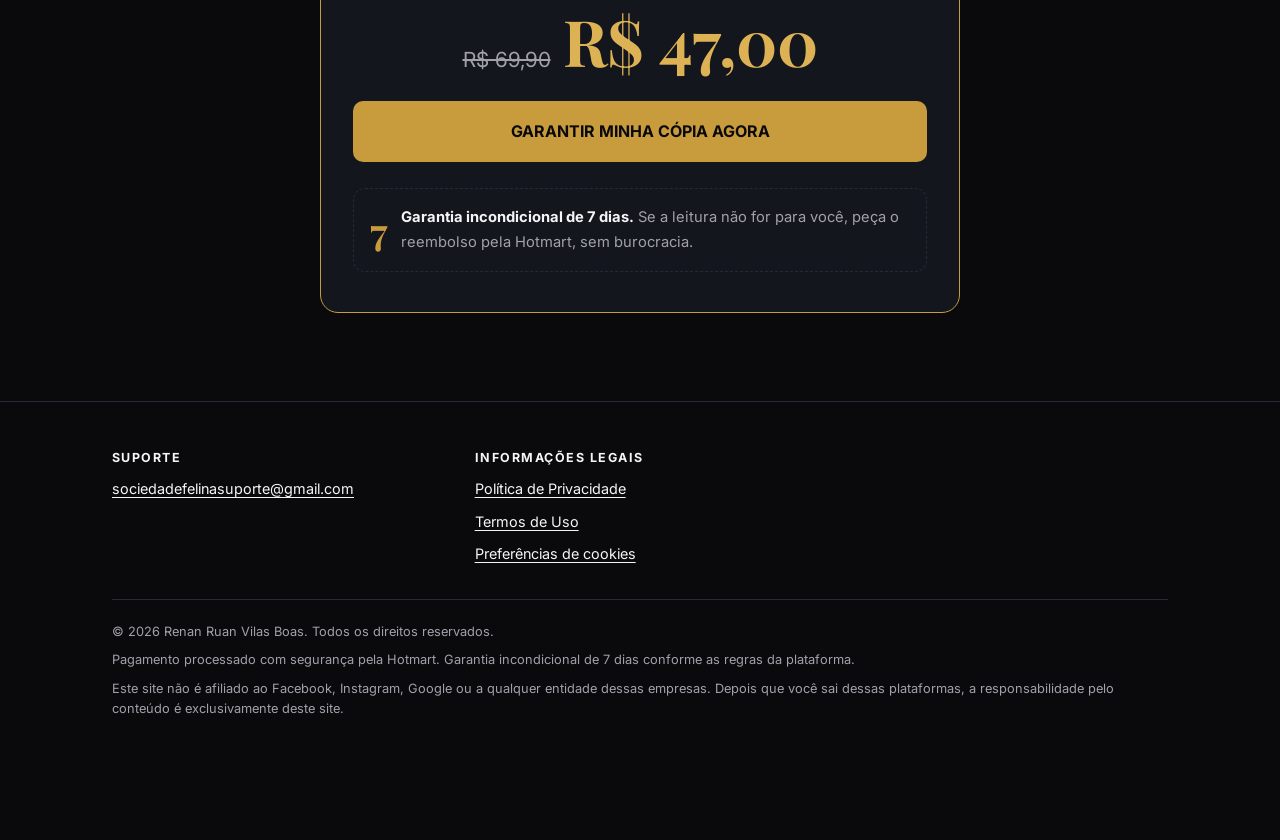
==== commit 5004c8b4: "Add files via upload" ====
--- a/index.html
+++ b/index.html
@@ -1,1056 +1,411 @@
-<!DOCTYPE html>
-<html lang="pt-BR" class="dark">
+<!doctype html>
+<html lang="pt-BR">
 <head>
-  <meta charset="UTF-8">
-  <meta name="viewport" content="width=device-width, initial-scale=1">
-  <meta name="description" content="Sociedade Felina: uma jornada filosÃ³fica que desconstrÃ³i certezas e reconstrÃ³i significado, por Renan Ruan Vilas Boas.">
-  <meta name="theme-color" content="#050505">
-  <link rel="icon" href="assets/favicon.ico" sizes="any">
-  <link rel="icon" type="image/png" sizes="32x32" href="assets/favicon-32x32.png">
-  <link rel="apple-touch-icon" sizes="180x180" href="assets/apple-touch-icon.png">
-  <title>Sociedade Felina | Renan Ruan Vilas Boas</title>
-  <link rel="preconnect" href="https://fonts.googleapis.com">
-  <link rel="preconnect" href="https://fonts.gstatic.com" crossorigin>
-  <link href="https://fonts.googleapis.com/css2?family=Inter:wght@400;500;600;700;800&amp;family=Montserrat:wght@600;700&amp;family=Playfair+Display:wght@700;900&amp;display=swap" rel="stylesheet">
-  <link rel="stylesheet" href="assets/site.css">
-  <style>
-html {
-  scroll-behavior: smooth;
-  overflow-x: hidden;
+<meta charset="utf-8">
+<meta name="viewport" content="width=device-width, initial-scale=1">
+<title>Sociedade Felina, ficção filosófica de Renan Ruan Vilas Boas</title>
+<meta name="description" content="Um ministro defende o poder absoluto e é levado ao deserto, onde suas certezas desmoronam. E-book de ficção filosófica com 144 páginas, acesso imediato e garantia de 7 dias.">
+<meta name="theme-color" content="#0A0A0D">
+<link rel="canonical" href="https://catabase.com.br/">
+
+<!-- ===== PRÉVIA DE LINK (WhatsApp, Instagram, Facebook, X) =====
+     Estas tags precisam ficar no HTML estático (os robôs de prévia não executam JS).
+     Se mudar o domínio, troque "catabase.com.br" em canonical, og:image, og:url e twitter:image.
+     A imagem de prévia é um JPG 1200x630 (formato mais compatível com o WhatsApp; evite WebP aqui).
+     Depois de publicar, force a atualização do cache em:
+       https://developers.facebook.com/tools/debug/  (vale também para Instagram/WhatsApp) -->
+<meta property="og:type" content="book">
+<meta property="og:site_name" content="Sociedade Felina">
+<meta property="og:locale" content="pt_BR">
+<meta property="og:title" content="Sociedade Felina, de Renan Ruan Vilas Boas">
+<meta property="og:description" content="Ficção filosófica sobre poder, liberdade e verdade. E-book com 144 páginas e garantia de 7 dias.">
+<meta property="og:url" content="https://catabase.com.br/">
+<meta property="og:image" content="https://catabase.com.br/assets/og-capa.jpg">
+<meta property="og:image:secure_url" content="https://catabase.com.br/assets/og-capa.jpg">
+<meta property="og:image:type" content="image/jpeg">
+<meta property="og:image:width" content="1200">
+<meta property="og:image:height" content="630">
+<meta property="og:image:alt" content="Capa do e-book Sociedade Felina, de Renan Ruan Vilas Boas">
+<meta name="twitter:card" content="summary_large_image">
+<meta name="twitter:title" content="Sociedade Felina, de Renan Ruan Vilas Boas">
+<meta name="twitter:description" content="Ficção filosófica sobre poder, liberdade e verdade. E-book com 144 páginas e garantia de 7 dias.">
+<meta name="twitter:image" content="https://catabase.com.br/assets/og-capa.jpg">
+<meta name="twitter:image:alt" content="Capa do e-book Sociedade Felina">
+<meta name="author" content="Renan Ruan Vilas Boas">
+<meta name="robots" content="index,follow,max-image-preview:large">
+
+<link rel="icon" href="data:image/svg+xml,%3Csvg xmlns='http://www.w3.org/2000/svg' viewBox='0 0 64 64'%3E%3Crect width='64' height='64' rx='12' fill='%230A0A0D'/%3E%3Ctext x='32' y='44' font-family='Georgia,serif' font-size='34' font-weight='700' text-anchor='middle' fill='%23C89B3C'%3ESF%3C/text%3E%3C/svg%3E">
+
+<!-- ===== PERFORMANCE =====
+     • Só a capa do hero é pré-carregada (é o elemento do LCP).
+     • Fontes carregam sem bloquear a renderização (truque media="print" + onload).
+     • Scripts de rastreamento NÃO ficam aqui: carregam só após consentimento, em tempo ocioso. -->
+<link rel="preload" as="image" href="assets/capa-livro.webp" type="image/webp" fetchpriority="high">
+<link rel="preconnect" href="https://fonts.googleapis.com">
+<link rel="preconnect" href="https://fonts.gstatic.com" crossorigin>
+<link rel="stylesheet" href="https://fonts.googleapis.com/css2?family=Inter:wght@400;500;700&family=Playfair+Display:ital,wght@0,700;0,800;1,500&display=swap" media="print" onload="this.media='all'">
+<noscript><link rel="stylesheet" href="https://fonts.googleapis.com/css2?family=Inter:wght@400;500;700&family=Playfair+Display:ital,wght@0,700;0,800;1,500&display=swap"></noscript>
+
+<!-- Dados estruturados (livro). O preço aqui deve bater com produto.preco em config.js -->
+<script type="application/ld+json">{"@context":"https://schema.org","@type":"Book","name":"Sociedade Felina","author":{"@type":"Person","name":"Renan Ruan Vilas Boas"},"bookFormat":"https://schema.org/EBook","numberOfPages":144,"inLanguage":"pt-BR","image":"https://catabase.com.br/assets/og-capa.jpg","offers":{"@type":"Offer","price":"47.00","priceCurrency":"BRL","availability":"https://schema.org/InStock","url":"https://catabase.com.br/#oferta"}}</script>
+
+<style>
+/* ===== VARIÁVEIS DE COR ===== */
+:root{--bg:#0A0A0D;--card:#14161D;--line:#262936;--tx:#F5F5F7;--mu:#A1A1AA;--ac:#C89B3C;--ac2:#DDB255}
+*{box-sizing:border-box;margin:0}
+html{color-scheme:dark;scroll-behavior:smooth;scroll-padding-top:72px}
+body{background:var(--bg);color:var(--tx);font:400 1.0625rem/1.7 Inter,system-ui,-apple-system,"Segoe UI",sans-serif;-webkit-font-smoothing:antialiased}
+h1,h2,h3{font-family:"Playfair Display",Georgia,serif;font-weight:800;line-height:1.1}
+h2{font-size:clamp(1.9rem,5vw,3rem);margin-bottom:.5em}
+h3{font-size:1.5rem;margin-bottom:.4em}
+img,video{max-width:100%;display:block}
+a{color:inherit}
+:focus-visible{outline:3px solid var(--ac2);outline-offset:3px}
+.wrap{max-width:1100px;margin:0 auto;padding:0 22px}
+section{padding:88px 0}
+.mu{color:var(--mu)}
+[hidden]{display:none!important}
+
+/* ===== BOTÕES ===== */
+.btn{display:inline-block;background:var(--ac);color:var(--bg);font-weight:700;font-size:1rem;padding:17px 32px;border:0;border-radius:10px;text-decoration:none;text-align:center;cursor:pointer;transition:background .2s,transform .2s,box-shadow .2s;font-family:inherit}
+.btn:hover{background:var(--ac2);transform:translateY(-2px);box-shadow:0 10px 30px rgba(200,155,60,.28)}
+.btn.sm{padding:10px 18px;font-size:.85rem}
+.btn.line{background:transparent;color:var(--ac);border:1px solid var(--ac)}
+.btn.line:hover{background:rgba(200,155,60,.12);box-shadow:none}
+
+
+/* ===== CABEÇALHO ===== */
+header{position:fixed;top:0;left:0;right:0;z-index:30;background:rgba(10,10,13,.9);backdrop-filter:blur(8px);border-bottom:1px solid var(--line)}
+header .wrap{display:flex;align-items:center;justify-content:space-between;height:60px}
+.logo{font-family:"Playfair Display",Georgia,serif;font-weight:800;letter-spacing:.12em;font-size:1rem}
+
+/* ===== HERO ===== */
+.hero{padding:120px 0 90px;background:radial-gradient(700px 460px at 80% 40%,rgba(200,155,60,.16),transparent 70%)}
+.hero .wrap{display:grid;grid-template-columns:1.1fr .9fr;grid-template-areas:"tag cover" "h1 cover" "sub cover" "cta cover" "proof cover";grid-template-rows:repeat(5,auto);column-gap:56px;align-content:center}
+.tag{grid-area:tag;text-transform:uppercase;letter-spacing:.16em;font-size:.78rem;color:var(--ac);font-weight:500;margin-bottom:18px}
+.hero h1{grid-area:h1;font-size:clamp(3.2rem,9vw,6.4rem);margin-bottom:.25em}
+.sub{grid-area:sub;font-size:1.2rem;max-width:36ch;margin-bottom:1.6em}
+.cta{grid-area:cta;justify-self:start}
+.proof{grid-area:proof;margin-top:16px;font-size:.88rem;color:var(--mu)}
+.cover{grid-area:cover;align-self:center}
+.cover img{width:100%;height:auto;-webkit-mask-image:radial-gradient(ellipse closest-side at 50% 50%,#000 74%,transparent 100%);mask-image:radial-gradient(ellipse closest-side at 50% 50%,#000 74%,transparent 100%)}
+.offer .box>img{-webkit-mask-image:radial-gradient(ellipse closest-side at 50% 50%,#000 74%,transparent 100%);mask-image:radial-gradient(ellipse closest-side at 50% 50%,#000 74%,transparent 100%)}
+.deal{margin-bottom:14px;color:var(--mu)}.deal b{font-family:"Playfair Display",serif;font-size:clamp(1.8rem,8vw,2.2rem);color:var(--ac2);margin-left:6px;vertical-align:-3px}
+
+/* ===== DEPOIMENTO EM DESTAQUE (logo após o botão do Hero) ===== */
+.featured{padding:56px 0;background:var(--card);border-block:1px solid var(--line)}
+.feat{display:grid;grid-template-columns:minmax(240px,300px) 1fr;gap:48px;align-items:center;max-width:860px;margin:0 auto}
+.feat h2{font-size:clamp(1.7rem,4vw,2.4rem)}
+.feat blockquote{font-family:"Playfair Display",Georgia,serif;font-style:italic;font-size:1.35rem;line-height:1.5;color:var(--ac2);margin:.4em 0 .6em}
+.feat .who{color:var(--mu);font-size:.92rem}
+
+/* ===== MANIFESTO ===== */
+.manifesto{background:var(--bg)}
+.manifesto .in{max-width:760px;margin:0 auto}
+.manifesto p{margin-bottom:1.3em;font-size:1.2rem;line-height:1.75}
+.manifesto p:first-child{font-family:"Playfair Display",serif;font-size:clamp(1.7rem,4.5vw,2.5rem);line-height:1.25;font-weight:700}
+.manifesto strong{color:var(--ac2);font-weight:500}
+.manifesto .last{font-family:"Playfair Display",serif;font-style:italic;font-size:1.5rem;color:var(--ac2);margin:1.4em 0 0}
+
+/* ===== SINOPSE EM TRÊS ATOS ===== */
+.lede{max-width:56ch;color:var(--mu)}
+.acts-list{list-style:none;padding:0;margin:40px 0 0;max-width:820px;border-top:1px solid var(--line)}
+.act{display:grid;grid-template-columns:76px 1fr;gap:8px 24px;padding:32px 0;border-bottom:1px solid var(--line)}
+.act .num{font-family:"Playfair Display",Georgia,serif;font-weight:700;font-size:2.6rem;line-height:1;color:var(--ac)}
+.act .kicker{text-transform:uppercase;letter-spacing:.14em;font-size:.74rem;color:var(--mu);margin-bottom:6px}
+.act h3{margin-bottom:.35em}
+.act .hook{font-weight:700;font-size:1.12rem;line-height:1.45;margin-bottom:.5em}
+.act p:last-child{color:#d4d4d8}
+.pullquote{max-width:760px;margin:48px 0 0;padding:4px 0 4px 26px;border-left:3px solid var(--ac)}
+.pullquote blockquote{font-family:"Playfair Display",Georgia,serif;font-style:italic;font-size:clamp(1.3rem,3.4vw,1.8rem);line-height:1.45}
+.pullquote figcaption{margin-top:12px;color:var(--mu);font-size:.92rem}
+/* ===== DEPOIMENTOS (galeria) ===== */
+.band{background:var(--card);border-block:1px solid var(--line)}
+.vids{display:grid;grid-template-columns:repeat(auto-fit,minmax(240px,300px));justify-content:center;gap:22px;margin-top:34px}
+video{width:100%;aspect-ratio:9/16;object-fit:cover;object-position:50% 25%;background:#000;border-radius:12px;border:1px solid var(--line)}
+.vids figcaption{margin-top:10px;font-size:.9rem;color:var(--mu)}
+.vids figcaption.qt{font-style:italic;color:var(--tx)}
+
+/* ===== PARA QUEM É ===== */
+.fit .cols{display:grid;grid-template-columns:1fr 1fr;gap:44px;margin-top:30px}
+.fit ul{list-style:none;padding:0;display:grid;gap:14px}
+.fit li{padding-left:30px;position:relative}
+.fit li::before{content:"";position:absolute;left:0;top:.85em;width:14px;height:2px;background:var(--ac)}
+.fit .no li::before{background:#B91C1C}
+.chips{margin-top:46px;padding-top:30px;border-top:1px solid var(--line)}
+.chips+.chips{margin-top:28px;padding-top:0;border-top:0}
+.chips ul{display:flex;flex-wrap:wrap;gap:10px;margin-top:14px}
+.chips li{padding:8px 16px;border:1px solid var(--line);border-radius:999px;background:var(--card);font-size:.95rem;padding-left:16px}
+.chips li::before{display:none}
+
+
+/* ===== AUTOR ===== */
+.author .wrap{display:grid;grid-template-columns:minmax(0,400px) 1fr;gap:56px;align-items:center}
+/* Foto inteira, sem recorte: o contêiner tem a proporção da foto (4:5) e a imagem usa
+   object-fit:contain, então qualquer tamanho mostra o retrato completo (fundo preto casa com a foto). */
+.portrait{margin:0;width:100%;max-width:400px;max-height:520px;aspect-ratio:4/5;background:#000;border:1px solid rgba(200,155,60,.35);border-radius:16px;overflow:hidden;box-shadow:0 24px 60px rgba(0,0,0,.55)}
+.portrait img{width:100%;height:100%;object-fit:contain;object-position:center}
+
+/* ===== FAQ (sanfona) ===== */
+.faq{max-width:720px;margin:0 auto}
+.faq .q{border-bottom:1px solid var(--line)}
+.faq button{width:100%;display:flex;justify-content:space-between;gap:16px;background:none;border:0;color:var(--tx);font:500 1.08rem Inter,sans-serif;text-align:left;padding:20px 0;cursor:pointer}
+.faq button::after{content:"+";color:var(--ac);font-size:1.5rem;line-height:1;transition:transform .3s}
+.faq button[aria-expanded=true]::after{transform:rotate(45deg)}
+.faq .a{display:grid;grid-template-rows:0fr;transition:grid-template-rows .35s ease}
+.faq .a.open{grid-template-rows:1fr}
+.faq .a>div{overflow:hidden;color:var(--mu)}
+.faq .a p{padding-bottom:20px}
+
+/* ===== OFERTA FINAL ===== */
+.offer{background:radial-gradient(600px 400px at 50% 30%,rgba(200,155,60,.12),transparent 70%)}
+.box{max-width:640px;margin:0 auto;background:var(--card);border:1px solid var(--ac);border-radius:18px;padding:40px 32px;text-align:center}
+.box>img{width:200px;height:auto;margin:0 auto 18px}
+.box ul{list-style:none;padding:0;margin:20px auto;display:inline-grid;gap:10px;text-align:left}
+.box li::before{content:"✓";color:var(--ac);margin-right:10px;font-weight:700}
+/* Preço: flex com quebra de linha. O "R$ 47,00" usa clamp() e nunca passa da largura do card;
+   se faltar espaço, o preço riscado sobe para a linha de cima, mantendo o destaque do valor principal. */
+.price{display:flex;flex-wrap:wrap;align-items:baseline;justify-content:center;gap:2px 12px;margin:14px 0 4px;max-width:100%;min-width:0}
+.price s{color:var(--mu);font-size:clamp(1rem,4.6vw,1.3rem);white-space:nowrap}
+.price strong{font-family:"Playfair Display",serif;font-size:clamp(2.6rem,13vw,4rem);line-height:1;color:var(--ac2);white-space:nowrap;min-width:0;max-width:100%}
+.seal{display:flex;gap:14px;align-items:center;text-align:left;margin:26px 0 0;padding:16px;border:1px dashed var(--line);border-radius:12px;font-size:.92rem;color:var(--mu)}
+.seal b{font-family:"Playfair Display",serif;font-size:2.4rem;color:var(--ac);line-height:1}
+.box .btn{width:100%;margin-top:20px}
+
+/* ===== RODAPÉ LEGAL ===== */
+footer{padding:48px 0 120px;border-top:1px solid var(--line);color:var(--mu);font-size:.9rem}
+.fgrid{display:grid;grid-template-columns:repeat(3,1fr);gap:32px}
+.fgrid h4{font:700 .78rem Inter,sans-serif;letter-spacing:.12em;text-transform:uppercase;color:var(--tx);margin-bottom:12px}
+.fgrid ul{list-style:none;padding:0;display:grid;gap:8px}
+.fgrid a,.fgrid button{color:var(--tx);background:none;border:0;padding:0;font:inherit;cursor:pointer;text-decoration:underline;text-underline-offset:3px}
+.fine{margin-top:32px;padding-top:22px;border-top:1px solid var(--line);font-size:.8rem;line-height:1.6;display:grid;gap:8px}
+
+/* ===== BOTÃO FIXO NO MOBILE ===== */
+.sticky{position:fixed;left:0;right:0;bottom:0;z-index:30;display:none;align-items:center;justify-content:space-between;gap:12px;padding:12px 18px calc(12px + env(safe-area-inset-bottom,0px));background:rgba(10,10,13,.96);border-top:1px solid var(--line);transform:translateY(110%);visibility:hidden;transition:transform .25s,visibility 0s .25s}
+.sticky.show{transform:none;visibility:visible;transition:transform .25s,visibility 0s}
+.sticky b{display:block;color:var(--ac2);font-size:1.1rem;line-height:1.2}
+
+
+/* ===== MOBILE ===== */
+@media (max-width:860px){
+.box{padding:32px 20px}
+.box .btn{padding-inline:12px}
+section{padding:64px 0}
+.hero{padding:96px 0 56px}
+.hero .wrap{grid-template-columns:1fr;grid-template-areas:"tag" "h1" "cover" "sub" "cta" "proof"}
+.cover{max-width:330px;margin:0 auto 10px}
+.hero h1{margin-bottom:.1em}
+.cta .btn{width:100%}
+.featured{padding:44px 0}
+.feat{grid-template-columns:1fr;gap:24px;justify-items:center;text-align:center}
+.feat figure{width:min(300px,100%)}
+.act{grid-template-columns:1fr;padding:26px 0}.act .num{font-size:2rem}
+.vids{display:flex;overflow-x:auto;scroll-snap-type:x mandatory;gap:16px;padding-bottom:14px;justify-content:flex-start}
+.vids figure{flex:0 0 74%;scroll-snap-align:center}
+.author .wrap{grid-template-columns:1fr;gap:28px}.portrait{max-width:320px;max-height:400px;margin:0 auto}
+.fit .cols{grid-template-columns:1fr;gap:30px}
+.fgrid{grid-template-columns:1fr;gap:26px}
+.sticky{display:flex}
 }
-
-body {
-  overflow-x: hidden;
-}
-
-#site-header.is-scrolled {
-  background: rgba(0, 0, 0, 0.94);
-  border-bottom: 1px solid rgba(220, 20, 60, 0.3);
-  backdrop-filter: blur(12px);
-}
-
-#inicio,
-#sinopse,
-#temas,
-#depoimentos,
-#autor,
-#oferta {
-  scroll-margin-top: 8.5rem;
-}
-
-a[data-cta],
-a[data-checkout] {
-  cursor: pointer;
-  text-decoration: none;
-}
-
-.hero-section {
-  min-height: 100svh;
-  height: auto;
-  padding-top: 11rem;
-  padding-bottom: 4rem;
-}
-
-.hero-layout {
-  display: grid;
-  grid-template-columns: minmax(0, 1.1fr) minmax(18rem, 0.9fr);
-  grid-template-areas:
-    "copy product"
-    "action product";
-  align-items: center;
-  gap: 1.5rem clamp(2rem, 5vw, 5rem);
-  width: min(100%, 76rem);
-}
-
-.hero-copy {
-  grid-area: copy;
-  display: grid;
-  gap: 1.75rem;
-  text-align: left;
-}
-
-.hero-copy .hero-quote {
-  margin-left: 0;
-}
-
-.hero-product {
-  grid-area: product;
-  display: grid;
-  place-items: center;
-  min-width: 0;
-  pointer-events: none;
-}
-
-.hero-product img {
-  display: block;
-  width: auto;
-  height: auto;
-  max-width: 100%;
-  max-height: 40rem;
-  aspect-ratio: 2 / 3;
-  object-fit: contain;
-  filter: drop-shadow(0 1.5rem 2.5rem rgba(0, 0, 0, 0.72));
-  -webkit-mask-image: radial-gradient(ellipse 78% 88% at center, #000 62%, transparent 100%);
-  mask-image: radial-gradient(ellipse 78% 88% at center, #000 62%, transparent 100%);
-}
-
-.hero-action {
-  grid-area: action;
-  display: grid;
-  justify-items: start;
-  gap: 0.25rem;
-}
-
-.purchase-button {
-  min-height: 3.25rem;
-  white-space: normal;
-  text-align: center;
-}
-
-.purchase-trust {
-  display: grid;
-  gap: 0.7rem;
-  width: min(100%, 42rem);
-  margin-top: 0.9rem;
-}
-
-.payment-badges {
-  display: flex;
-  align-items: stretch;
-  justify-content: center;
-  flex-wrap: wrap;
-  gap: 0.55rem;
-}
-
-.hero-action .payment-badges {
-  justify-content: flex-start;
-}
-
-.payment-badge {
-  display: inline-flex;
-  align-items: center;
-  justify-content: center;
-  gap: 0.4rem;
-  min-height: 2.35rem;
-  padding: 0.38rem 0.65rem;
-  color: rgba(255, 255, 255, 0.88);
-  background: rgba(5, 5, 5, 0.86);
-  border: 1px solid rgba(255, 255, 255, 0.18);
-  border-radius: 0.4rem;
-  box-shadow: 0 0.35rem 1rem rgba(0, 0, 0, 0.28);
-  font-family: 'Inter', sans-serif;
-  font-size: 0.68rem;
-  letter-spacing: 0.02em;
-  line-height: 1;
-}
-
-.payment-badge svg {
-  width: 1.25rem;
-  height: 1.25rem;
-  flex: 0 0 auto;
-}
-
-.payment-badge-pix svg {
-  color: #32bcad;
-  fill: currentColor;
-}
-
-.mastercard-mark {
-  position: relative;
-  display: inline-block;
-  width: 1.7rem;
-  height: 1rem;
-}
-
-.mastercard-mark::before,
-.mastercard-mark::after {
-  content: '';
-  position: absolute;
-  top: 0;
-  width: 1rem;
-  height: 1rem;
-  border-radius: 50%;
-}
-
-.mastercard-mark::before {
-  left: 0;
-  background: #eb001b;
-}
-
-.mastercard-mark::after {
-  right: 0;
-  background: #f79e1b;
-  opacity: 0.9;
-}
-
-.visa-word {
-  color: #4f79df;
-  font-size: 1rem;
-  font-style: italic;
-  font-weight: 800;
-  letter-spacing: 0.04em;
-}
-
-.payment-badge-hotmart {
-  border-color: rgba(243, 76, 54, 0.5);
-}
-
-.payment-badge-hotmart svg {
-  color: #f34c36;
-  fill: none;
-  stroke: currentColor;
-  stroke-linecap: round;
-  stroke-linejoin: round;
-  stroke-width: 1.8;
-}
-
-.payment-badge-hotmart span {
-  display: grid;
-  gap: 0.12rem;
-  text-align: left;
-}
-
-.payment-badge-hotmart strong {
-  font-size: 0.68rem;
-}
-
-.payment-badge-hotmart small {
-  color: rgba(255, 255, 255, 0.62);
-  font-size: 0.52rem;
-  text-transform: uppercase;
-}
-
-.guarantee-note {
-  margin: 0;
-  color: rgba(255, 255, 255, 0.78);
-  font-family: 'Inter', sans-serif;
-  font-size: 0.76rem;
-  font-weight: 600;
-  line-height: 1.45;
-  text-align: center;
-}
-
-.hero-action .guarantee-note {
-  text-align: left;
-}
-
-.offer-panel {
-  width: min(100%, 44rem);
-  margin: 0 auto;
-  padding: clamp(1.5rem, 4vw, 2.5rem);
-  background: rgba(0, 0, 0, 0.78);
-  border: 2px solid var(--primary);
-  box-shadow: 0 0 36px rgba(220, 20, 60, 0.24);
-}
-
-.offer-title {
-  margin: 0 0 1.5rem;
-  color: var(--primary);
-  font-family: 'Playfair Display', serif;
-  font-size: clamp(2rem, 7vw, 3.75rem);
-  font-weight: 900;
-  letter-spacing: -0.02em;
-  line-height: 1.05;
-  text-transform: uppercase;
-}
-
-.countdown {
-  display: flex;
-  align-items: flex-start;
-  justify-content: center;
-  gap: clamp(0.35rem, 2vw, 1rem);
-  margin-bottom: 2rem;
-}
-
-.countdown-unit {
-  display: grid;
-  min-width: clamp(4.5rem, 17vw, 7rem);
-  padding: 0.8rem 0.55rem;
-  background: #070707;
-  border: 1px solid rgba(220, 20, 60, 0.65);
-}
-
-.countdown-unit strong {
-  color: var(--primary);
-  font-family: 'Montserrat', sans-serif;
-  font-size: clamp(2rem, 7vw, 3.5rem);
-  line-height: 1;
-}
-
-.countdown-unit small {
-  margin-top: 0.4rem;
-  color: rgba(255, 255, 255, 0.65);
-  font-size: clamp(0.55rem, 2vw, 0.7rem);
-  font-weight: 700;
-  letter-spacing: 0.08em;
-  text-transform: uppercase;
-}
-
-.countdown-separator {
-  padding-top: 0.7rem;
-  color: var(--primary);
-  font-family: 'Montserrat', sans-serif;
-  font-size: clamp(2rem, 6vw, 3.25rem);
-  font-weight: 700;
-  line-height: 1;
-}
-
-.offer-price {
-  display: grid;
-  justify-items: center;
-  gap: 0.25rem;
-}
-
-.old-price {
-  color: rgba(255, 255, 255, 0.72);
-  font-size: 1rem;
-}
-
-.old-price s {
-  color: rgba(255, 255, 255, 0.58);
-  text-decoration-color: var(--primary);
-  text-decoration-thickness: 2px;
-}
-
-.current-price {
-  color: var(--primary);
-  font-family: 'Playfair Display', serif;
-  font-size: clamp(3.25rem, 12vw, 6rem);
-  line-height: 1;
-  text-shadow: 0 0 24px rgba(220, 20, 60, 0.35);
-}
-
-.payment-note {
-  color: rgba(255, 255, 255, 0.62);
-  font-size: 0.8rem;
-  letter-spacing: 0.1em;
-  text-transform: uppercase;
-}
-
-.product-details {
-  margin: 0 0 0.55rem;
-  color: rgba(255, 255, 255, 0.82);
-  font-family: 'Inter', sans-serif;
-  font-size: 0.78rem;
-  font-weight: 700;
-  letter-spacing: 0.08em;
-  line-height: 1.45;
-  text-align: center;
-  text-transform: uppercase;
-}
-
-.hero-action .product-details {
-  text-align: left;
-}
-
-.purchase-toast {
-  position: fixed;
-  left: 1rem;
-  bottom: max(1rem, env(safe-area-inset-bottom));
-  z-index: 70;
-  display: grid;
-  grid-template-columns: 2.5rem minmax(0, 1fr);
-  align-items: center;
-  gap: 0.8rem;
-  width: min(calc(100% - 2rem), 23rem);
-  padding: 0.85rem 1rem;
-  color: rgba(255, 255, 255, 0.92);
-  background: rgba(5, 5, 5, 0.96);
-  border: 1px solid rgba(220, 20, 60, 0.72);
-  border-radius: 0.55rem;
-  box-shadow: 0 1rem 2.5rem rgba(0, 0, 0, 0.58);
-  backdrop-filter: blur(12px);
-  opacity: 0;
-  visibility: hidden;
-  pointer-events: none;
-  transform: translateY(1rem);
-  transition:
-    opacity 220ms ease,
-    transform 220ms ease,
-    visibility 220ms ease;
-}
-
-.purchase-toast.is-visible {
-  opacity: 1;
-  visibility: visible;
-  transform: translateY(0);
-}
-
-.purchase-toast-icon {
-  display: grid;
-  place-items: center;
-  width: 2.5rem;
-  height: 2.5rem;
-  color: #fff;
-  background: var(--primary);
-  border-radius: 50%;
-  box-shadow: 0 0 1.25rem rgba(220, 20, 60, 0.36);
-}
-
-.purchase-toast-icon svg {
-  width: 1.35rem;
-  height: 1.35rem;
-  fill: none;
-  stroke: currentColor;
-  stroke-linecap: round;
-  stroke-linejoin: round;
-  stroke-width: 2;
-}
-
-.purchase-toast-copy {
-  display: grid;
-  gap: 0.18rem;
-  min-width: 0;
-  font-family: 'Inter', sans-serif;
-}
-
-.purchase-toast-copy strong {
-  color: var(--primary);
-  font-size: 0.88rem;
-}
-
-.purchase-toast-copy span {
-  color: rgba(255, 255, 255, 0.76);
-  font-size: 0.76rem;
-  line-height: 1.4;
-}
-
-.purchase-toast-copy small {
-  color: rgba(255, 255, 255, 0.5);
-  font-size: 0.62rem;
-  font-weight: 700;
-  letter-spacing: 0.08em;
-  text-transform: uppercase;
-}
-
-.video-testimonial-layout {
-  display: block;
-}
-
-.video-testimonial-copy {
-  display: grid;
-  gap: 1.25rem;
-  max-width: 48rem;
-  margin-inline: auto;
-  text-align: center;
-}
-
-@media (min-width: 768px) {
-  .video-testimonial-title {
-    font-size: clamp(2.5rem, 3.6vw, 3rem);
-    line-height: 1.05;
-  }
-}
-
-.video-testimonial-eyebrow {
-  color: var(--primary);
-  font-family: 'Montserrat', sans-serif;
-  font-size: 0.75rem;
-  font-weight: 700;
-  letter-spacing: 0.22em;
-  text-transform: uppercase;
-}
-
-.video-testimonial-grid {
-  display: grid;
-  grid-template-columns: repeat(3, minmax(0, 1fr));
-  align-items: start;
-  gap: clamp(1rem, 2.4vw, 2rem);
-  margin-top: clamp(2.5rem, 5vw, 4.5rem);
-}
-
-.video-testimonial-frame {
-  position: relative;
-  width: 100%;
-  margin: 0 auto;
-  overflow: hidden;
-  background: #050505;
-  border: 2px solid var(--primary);
-  box-shadow: 0 0 2.5rem rgba(220, 20, 60, 0.24);
-}
-
-.video-testimonial-frame::before {
-  content: '';
-  position: absolute;
-  inset: -0.45rem;
-  z-index: -1;
-  border: 1px solid rgba(220, 20, 60, 0.32);
-  pointer-events: none;
-}
-
-.video-testimonial-frame video {
-  display: block;
-  width: 100%;
-  height: auto;
-  aspect-ratio: 9 / 16;
-  background: #050505;
-  object-fit: contain;
-}
-
-.video-testimonial-caption {
-  display: flex;
-  align-items: center;
-  justify-content: space-between;
-  gap: 1rem;
-  padding: 0.85rem 1rem;
-  color: rgba(255, 255, 255, 0.68);
-  background: rgba(5, 5, 5, 0.96);
-  border-top: 1px solid rgba(220, 20, 60, 0.45);
-  font-family: 'Inter', sans-serif;
-  font-size: 0.72rem;
-  letter-spacing: 0.08em;
-  text-transform: uppercase;
-}
-
-.video-testimonial-caption strong {
-  color: var(--primary);
-}
-
-@media (min-width: 768px) and (max-width: 1023px) {
-  .video-testimonial-grid {
-    grid-template-columns: repeat(2, minmax(0, 1fr));
-  }
-
-  .video-testimonial-frame:first-child {
-    grid-column: 1 / -1;
-    width: min(100%, 21rem);
-  }
-}
-
-.author-photo-frame {
-  position: relative;
-  width: min(100%, 22rem);
-  aspect-ratio: 3 / 4;
-  margin: 0 auto;
-  overflow: hidden;
-  background: #050505;
-  border: 2px solid var(--primary);
-  box-shadow: 0 0 32px rgba(220, 20, 60, 0.2);
-}
-
-.author-photo-frame::after {
-  content: '';
-  position: absolute;
-  inset: 0;
-  pointer-events: none;
-  background: linear-gradient(to top, rgba(0, 0, 0, 0.38), transparent 45%);
-}
-
-.author-photo {
-  width: 100%;
-  height: 100%;
-  display: block;
-  object-fit: cover;
-  object-position: center 18%;
-}
-
-@media (max-width: 767px) {
-  #inicio,
-  #sinopse,
-  #temas,
-  #depoimentos,
-  #autor,
-  #oferta {
-    scroll-margin-top: 10rem;
-  }
-
-  .offer-panel {
-    padding-inline: 0.75rem;
-  }
-
-  .hero-section {
-    min-height: auto;
-    padding-top: 10rem;
-    padding-bottom: 3.5rem;
-  }
-
-  .hero-layout {
-    grid-template-columns: minmax(0, 1fr);
-    grid-template-areas:
-      "copy"
-      "product"
-      "action";
-    gap: 0.75rem;
-  }
-
-  .hero-copy {
-    gap: 1.1rem;
-    text-align: center;
-  }
-
-  .hero-copy .hero-quote {
-    margin-inline: auto;
-  }
-
-  .hero-product img {
-    max-width: min(62vw, 15rem);
-    max-height: 13.5rem;
-  }
-
-  .hero-action {
-    justify-items: center;
-  }
-
-  .purchase-button {
-    width: min(100%, 23rem);
-  }
-
-  .hero-action .payment-badges {
-    justify-content: center;
-  }
-
-  .hero-action .guarantee-note {
-    text-align: center;
-  }
-
-  .hero-action .product-details {
-    text-align: center;
-  }
-
-  .purchase-toast {
-    left: 0.75rem;
-    bottom: calc(4.75rem + env(safe-area-inset-bottom));
-    width: calc(100% - 1.5rem);
-  }
-
-  .payment-badge {
-    min-height: 2.2rem;
-    padding-inline: 0.55rem;
-  }
-
-  .mobile-bg {
-    background-attachment: scroll !important;
-  }
-
-  .mobile-bg-inicio {
-    background-position: 35% center !important;
-  }
-
-  .mobile-bg-vigilancia {
-    background-position: 50% center !important;
-  }
-
-  .mobile-bg-destruicao {
-    background-position: 54% center !important;
-  }
-
-  .video-testimonial-layout {
-    display: block;
-  }
-
-  .video-testimonial-grid {
-    grid-template-columns: minmax(0, 1fr);
-    gap: 2rem;
-  }
-
-  .video-testimonial-frame {
-    width: min(100%, 21rem);
-  }
-
-  #autor .author-photo-frame {
-    width: min(100%, 20rem);
-    aspect-ratio: 1 / 1;
-  }
-
-  #autor .author-photo {
-    object-position: center 8%;
-  }
-
-  #destruicao-visual h2 {
-    font-size: clamp(2.75rem, 14vw, 3.5rem);
-    overflow-wrap: anywhere;
-  }
-}
-
-@media (prefers-reduced-motion: reduce) {
-  html {
-    scroll-behavior: auto;
-  }
-
-  *,
-  *::before,
-  *::after {
-    animation-duration: 0.01ms !important;
-    animation-iteration-count: 1 !important;
-    transition-duration: 0.01ms !important;
-  }
-}
-  </style>
+@media (prefers-reduced-motion:reduce){html{scroll-behavior:auto}*{transition:none!important;animation:none!important}}
+</style>
 </head>
 <body>
-<div id="root">
-<div class="min-h-screen bg-background text-foreground">
-<header id="site-header" class="fixed top-0 w-full z-50 transition-all duration-300 bg-transparent">
-<div class="container flex items-center justify-between h-20">
-<div class="flex items-center gap-3">
-<img alt="Sociedade Felina" class="h-10 w-10" src="assets/logo-sociedade-felina.webp">
-<span class="font-display text-xl text-primary hidden sm:inline">Sociedade Felina</span>
-</div>
-<nav class="hidden md:flex items-center gap-8">
-<a href="#sinopse" class="text-foreground/80 hover:text-primary transition-colors duration-200 text-sm font-body">Sinopse</a>
-<a href="#autor" class="text-foreground/80 hover:text-primary transition-colors duration-200 text-sm font-body">Sobre o Autor</a>
-<a href="#depoimentos" class="text-foreground/80 hover:text-primary transition-colors duration-200 text-sm font-body">Depoimento</a>
-</nav>
-<a href="#oferta" class="bg-primary text-primary-foreground px-6 py-2 rounded-md hover:shadow-lg hover:shadow-primary/50 transition-all duration-300 text-sm font-medium" data-cta="oferta">Garanta seu E-book</a>
-</div>
-</header>
-<div class="fixed top-20 left-0 right-0 z-50 bg-primary/90 py-3 px-4 war-alert">
-<div class="container text-center">
-<p class="font-body text-sm uppercase tracking-widest font-bold">⚠ ESTADO DE ALERTA: ATAQUES TERRORISTAS EM ANDAMENTO ⚠</p>
-</div>
-</div>
-<section id="inicio" class="hero-section relative w-full flex items-center justify-center overflow-hidden war-scanlines">
-<div class="absolute inset-0 bg-cover bg-center z-0 mobile-bg mobile-bg-inicio" style="background-image: url(&quot;assets/hero-sociedade-felina.webp&quot;); background-attachment: fixed;">
-<div class="absolute inset-0 bg-gradient-to-b from-black/50 via-black/70 to-black/90">
-</div>
-<div class="absolute inset-0 bg-red-900/20 mix-blend-multiply">
-</div>
-</div>
-<div class="relative z-10 container hero-layout">
-<div class="hero-copy">
-<h1 class="font-display text-6xl md:text-8xl font-black text-primary drop-shadow-2xl">SOCIEDADE FELINA</h1>
-<p class="font-body text-xl md:text-2xl text-foreground/90 font-bold tracking-wider">Uma Jornada de Transformação Através do Caos</p>
-<p class="hero-quote font-body text-lg text-foreground/80 italic border-l-4 border-primary pl-6 max-w-2xl">"Os homens acreditam ser livres porque são conscientes de suas ações, mas ignorantes das causas que as determinam." — Spinoza</p>
-</div>
-<figure class="hero-product" aria-label="Mockup 3D do e-book Sociedade Felina">
-<img src="assets/mockup-sociedade-felina-oficial.webp" alt="Mockup 3D do e-book Sociedade Felina com a capa oficial, de Renan Ruan Vilas Boas" width="768" height="1152" decoding="async" fetchpriority="high">
+
+<header><div class="wrap">
+<span class="logo">SOCIEDADE FELINA</span>
+<a class="btn sm" data-checkout data-loc="header" href="#oferta">GARANTIR EXEMPLAR</a>
+</div></header>
+
+<main>
+
+<!-- =================== HERO =================== -->
+<section class="hero"><div class="wrap">
+<p class="tag">Ficção filosófica · E-book · 144 páginas</p>
+<h1>Sociedade Felina</h1>
+<p class="sub">Um ministro defende o poder absoluto. Três dias no deserto desfazem tudo o que ele julgava saber.</p>
+<div class="cta">
+  <p class="deal"><s>De R$&nbsp;69,90</s> por <b>R$&nbsp;47,00</b></p>
+  <!-- O href real (Hotmart + UTMs) é aplicado pelo app.js a partir de config.js -->
+  <a class="btn" data-checkout data-loc="hero" href="#oferta">QUERO LER SOCIEDADE FELINA AGORA</a>
+</div>
+<p class="proof">Entrega digital imediata • Pagamento 100% seguro via Hotmart • 7 dias de garantia<span class="parc" hidden><br>Ou 6x de R$&nbsp;<b data-parc></b> no cartão</span></p>
+<!-- Capa: arquivo externo (antes estava embutida em base64 e pesava ~320 KB no HTML) -->
+<div class="cover"><img src="assets/capa-livro.webp" width="1213" height="1296" alt="Capa do e-book Sociedade Felina, de Renan Ruan Vilas Boas" fetchpriority="high" decoding="async"></div>
+</div></section>
+
+<!-- =================== DEPOIMENTO EM DESTAQUE (1º vídeo) ===================
+     Fica logo depois do botão do Hero. Frase e nome vêm de config.js > depoimentos[0] -->
+<section class="featured" aria-labelledby="destaque-t"><div class="wrap">
+<div class="feat">
+  <figure>
+    <!-- preload="none" + poster: o vídeo (3,8 MB) só baixa quando a pessoa toca em play -->
+    <video controls preload="none" playsinline poster="assets/poster-1.webp" data-i="0" aria-label="Depoimento em vídeo de leitor, 50 segundos"><source src="assets/depoimento-1.mp4" type="video/mp4">Seu navegador não reproduz este vídeo.</video>
+  </figure>
+  <div>
+    <p class="tag" style="margin-bottom:10px">Depoimento de leitor</p>
+    <h2 id="destaque-t">Quem leu, não saiu ileso.</h2>
+    <blockquote data-quote="0" hidden></blockquote>
+    <p class="who" data-who="0" hidden></p>
+  </div>
+</div>
+</div></section>
+
+<!-- =================== MANIFESTO =================== -->
+<section class="manifesto"><div class="wrap"><div class="in">
+<p>Você acredita ser livre. Acredita que escolhe o que pensa, o que teme e a quem obedece.</p>
+<p>Spinoza desconfiava: os homens se julgam livres porque <strong>conhecem as próprias ações</strong> e <strong>ignoram as causas</strong> que as determinam.</p>
+<p>Em <em>Sociedade Felina</em>, um ministro defende o <strong>poder absoluto</strong> e a segurança como justificativa para a opressão, até o deserto desfazer cada uma dessas certezas.</p>
+<p>Este livro não oferece respostas fáceis. Oferece <strong>perguntas que você não vai conseguir ignorar</strong>.</p>
+<p class="last">Em tempo de guerra, vigilância não é proteção: é prisão.</p>
+</div></div></section>
+
+<!-- =================== SINOPSE EM TRÊS ATOS =================== -->
+<section id="sinopse"><div class="wrap">
+<h2>Sinopse em três atos</h2>
+<p class="lede">A queda de um homem de poder e a busca que vem depois: do auge ao deserto, do deserto à pergunta que não se encerra.</p>
+<ol class="acts-list">
+<li class="act">
+  <span class="num" aria-hidden="true">I</span>
+  <div>
+    <p class="kicker">Ato I · O poder no auge</p>
+    <h3>O Leviatã</h3>
+    <p class="hook">Um ministro que jura que a liberdade é ilusão.</p>
+    <p>Ivan Petrov, Ministro da Justiça de um Estado totalitário, defende uma constituição de poder absoluto: para ele, a segurança justifica a opressão.</p>
+  </div>
+</li>
+<li class="act">
+  <span class="num" aria-hidden="true">II</span>
+  <div>
+    <p class="kicker">Ato II · Do grego, descida</p>
+    <h3>Catábase</h3>
+    <p class="hook">Ele é levado ao deserto e encara o que fez.</p>
+    <p>Diante da brutalidade das próprias ações, Ivan enfrenta o vazio, a moralidade de suas escolhas e a ideia de que o livre-arbítrio talvez não exista.</p>
+  </div>
+</li>
+<li class="act">
+  <span class="num" aria-hidden="true">III</span>
+  <div>
+    <p class="kicker">Ato III · Do grego, subida</p>
+    <h3>Anábase</h3>
+    <p class="hook">Ele volta sem certezas e sem ser herói.</p>
+    <p>Depois de três dias, começa uma busca pela verdade além do Estado. Ela não termina: a verdade é um processo, não um destino.</p>
+  </div>
+</li>
+</ol>
+<!-- Citação do livro: texto vem de config.js > citacao. Vazia = oculta. -->
+<figure class="pullquote" id="citacao" hidden>
+  <blockquote data-cit-texto></blockquote>
+  <figcaption data-cit-fonte></figcaption>
 </figure>
-<div class="hero-action">
-<p class="product-details">E-book completo • 144 páginas • acesso imediato</p>
-<a href="https://pay.hotmart.com/E106765742W?bid=1784235993918" class="purchase-button inline-flex items-center justify-center gap-2 rounded-md disabled:pointer-events-none disabled:opacity-50 outline-none focus-visible:border-ring focus-visible:ring-ring/50 focus-visible:ring-[3px] bg-primary text-primary-foreground px-8 py-4 text-base md:text-lg font-bold uppercase tracking-wider transition-all duration-200 hover:bg-primary/80 active:scale-95" data-checkout>Garanta o seu exemplar (E-book)</a>
-<div class="purchase-trust" aria-label="Pagamento seguro e garantia">
-<div class="payment-badges" aria-label="Formas de pagamento aceitas">
-<span class="payment-badge payment-badge-pix" title="Pix">
-<svg viewBox="0 0 24 24" aria-hidden="true"><path d="m12 2.7 4.2 4.2a2.7 2.7 0 0 0 3.8 0l.3-.3 1.2 1.2-.3.3a4.4 4.4 0 0 1-6.2 0L12 5.1 9 8.1a4.4 4.4 0 0 1-6.2 0l-.3-.3 1.2-1.2.3.3a2.7 2.7 0 0 0 3.8 0L12 2.7Zm0 16.2 3-3a4.4 4.4 0 0 1 6.2 0l.3.3-1.2 1.2-.3-.3a2.7 2.7 0 0 0-3.8 0L12 21.3l-4.2-4.2a2.7 2.7 0 0 0-3.8 0l-.3.3-1.2-1.2.3-.3a4.4 4.4 0 0 1 6.2 0l3 3Z"/></svg>
-<strong>PIX</strong>
-</span>
-<span class="payment-badge" title="Mastercard"><span class="mastercard-mark" aria-hidden="true"></span><strong>mastercard</strong></span>
-<span class="payment-badge" title="Visa"><strong class="visa-word">VISA</strong></span>
-<span class="payment-badge payment-badge-hotmart" title="Transação segura pela Hotmart">
-<svg viewBox="0 0 24 24" aria-hidden="true"><path d="M12 2.5 20 6v5.6c0 4.7-3.1 8.5-8 10-4.9-1.5-8-5.3-8-10V6l8-3.5Z"/><path d="m8.5 12 2.2 2.2 4.8-5"/></svg>
-<span><strong>HOTMART</strong><small>Transação segura</small></span>
-</span>
-</div>
-<p class="guarantee-note">Garantia Incondicional de 7 Dias. Acesso Imediato e Seguro.</p>
-</div>
-</div>
-</div>
-</section>
-<section class="py-8 bg-primary/30 border-y-4 border-primary">
-<div class="container max-w-5xl text-center">
-<p class="font-body text-lg text-foreground font-bold uppercase tracking-widest">🚨 LEITURA PROIBIDA EM ZONAS DE CONFLITO 🚨</p>
-<p class="font-body text-sm text-foreground/80 mt-2">Esta obra contém ideias que desafiam o Estado. Distribuição não autorizada em territórios ocupados resultará em confisco.</p>
-</div>
-</section>
-<section id="sinopse" class="py-32 bg-card border-b-8 border-primary">
-<div class="container max-w-5xl">
-<h2 class="font-display text-5xl md:text-6xl mb-16 text-primary uppercase font-black">A Obra</h2>
-<div class="space-y-16">
-<div class="space-y-6 p-8 bg-background border-l-8 border-primary war-border">
-<h3 class="font-heading text-3xl text-primary uppercase font-bold">I. O LEVIATÃ</h3>
-<p class="font-body text-lg text-foreground/85 leading-relaxed">Ivan Petrov, Ministro da Justiça de um estado totalitário, defende uma nova constituição que consolidaria o poder absoluto. Em uma entrevista tensa e reveladora, ele articula a ilusão da liberdade, o poder estatal como força inevitável, e a manipulação política que sustenta o regime. A narrativa expõe como a segurança é usada para justificar a opressão, e como o Estado se torna um Leviatã inescapável.</p>
-</div>
-<div class="space-y-6 p-8 bg-background border-l-8 border-primary war-border">
-<h3 class="font-heading text-3xl text-primary uppercase font-bold">II. CATÁBASE</h3>
-<p class="font-body text-lg text-foreground/85 leading-relaxed">Após confrontar a realidade brutal de suas ações, Ivan é levado a uma jornada de desconstrução no deserto. Aqui, ele enfrenta o vazio existencial, questiona a moralidade de suas escolhas, e confronta a ilusão do livre-arbítrio. É uma catábase: uma descida aos infernos da consciência, onde dogmas são destruídos e verdades incômodas emergem.</p>
-</div>
-<div class="space-y-6 p-8 bg-background border-l-8 border-primary war-border">
-<h3 class="font-heading text-3xl text-primary uppercase font-bold">III. ANÁBASE</h3>
-<p class="font-body text-lg text-foreground/85 leading-relaxed">Após três dias de transformação radical, Ivan emerge do deserto não como um herói, mas como um homem liberto de certezas. Ele inicia uma anábase: uma ascensão contínua em busca da verdade além do Estado, sem dogmas, sem ilusões. Uma jornada que nunca termina, porque a verdade é um processo, não um destino.</p>
-</div>
-</div>
-</div>
-</section>
-<section class="relative w-full h-screen flex items-center justify-center overflow-hidden">
-<div class="absolute inset-0 bg-cover bg-center z-0 mobile-bg mobile-bg-vigilancia" style="background-image: url(&quot;assets/hero-vigilancia.webp&quot;); background-attachment: fixed;">
-<div class="absolute inset-0 bg-gradient-to-r from-black/90 via-black/70 to-black/50">
-</div>
-<div class="absolute inset-0 bg-red-900/30 mix-blend-multiply">
-</div>
-</div>
-<div class="relative z-10 container max-w-3xl text-left">
-<h2 class="font-display text-5xl md:text-7xl mb-8 text-primary font-black drop-shadow-2xl">VIGILÂNCIA</h2>
-<p class="font-body text-xl text-foreground/90 font-bold drop-shadow-lg">O Estado vê tudo. O Estado controla tudo. Mas será que compreende algo?</p>
-<p class="font-body text-lg text-foreground/70 drop-shadow-lg mt-6 italic">Em tempo de guerra, vigilância não é proteção: é prisão.</p>
-</div>
-</section>
-<section id="temas" class="py-32 bg-background border-b-8 border-primary">
-<div class="container max-w-5xl">
-<h2 class="font-display text-5xl md:text-6xl mb-16 text-primary uppercase font-black">Temas de Profundidade</h2>
-<div class="grid md:grid-cols-2 gap-8">
-<div class="p-8 bg-card border-2 border-primary hover:bg-primary/5 transition-all duration-300 group war-border">
-<h3 class="font-heading text-xl text-primary mb-3 uppercase font-bold group-hover:text-primary/80">PODER TOTALITÁRIO</h3>
-<p class="font-body text-foreground/75 leading-relaxed">O Estado como força inevitável que absorve a vontade individual e a reduz a nada.</p>
-</div>
-<div class="p-8 bg-card border-2 border-primary hover:bg-primary/5 transition-all duration-300 group war-border">
-<h3 class="font-heading text-xl text-primary mb-3 uppercase font-bold group-hover:text-primary/80">VIGILÂNCIA CONSTANTE</h3>
-<p class="font-body text-foreground/75 leading-relaxed">A ilusão de privacidade em um mundo onde tudo é observado, registrado, controlado.</p>
-</div>
-<div class="p-8 bg-card border-2 border-primary hover:bg-primary/5 transition-all duration-300 group war-border">
-<h3 class="font-heading text-xl text-primary mb-3 uppercase font-bold group-hover:text-primary/80">MANIPULAÇÃO DE VERDADE</h3>
-<p class="font-body text-foreground/75 leading-relaxed">Como a narrativa estatal reescreve a realidade e aprisiona mentes em ilusões.</p>
-</div>
-<div class="p-8 bg-card border-2 border-primary hover:bg-primary/5 transition-all duration-300 group war-border">
-<h3 class="font-heading text-xl text-primary mb-3 uppercase font-bold group-hover:text-primary/80">MORTE DO LIVRE-ARBÍTRIO</h3>
-<p class="font-body text-foreground/75 leading-relaxed">Determinismo causal versus a ilusão confortável de escolha pessoal.</p>
-</div>
-<div class="p-8 bg-card border-2 border-primary hover:bg-primary/5 transition-all duration-300 group war-border">
-<h3 class="font-heading text-xl text-primary mb-3 uppercase font-bold group-hover:text-primary/80">MORALIDADE CORROMPIDA</h3>
-<p class="font-body text-foreground/75 leading-relaxed">Como o Estado justifica atrocidades em nome da segurança e da ordem.</p>
-</div>
-<div class="p-8 bg-card border-2 border-primary hover:bg-primary/5 transition-all duration-300 group war-border">
-<h3 class="font-heading text-xl text-primary mb-3 uppercase font-bold group-hover:text-primary/80">TRANSFORMAÇÃO PELO SOFRIMENTO</h3>
-<p class="font-body text-foreground/75 leading-relaxed">Libertação de dogmas através do confronto brutal com a verdade nua.</p>
-</div>
-</div>
-</div>
-</section>
-<section id="destruicao-visual" class="relative w-full h-screen flex items-center justify-center overflow-hidden">
-<div class="absolute inset-0 bg-cover bg-center z-0 mobile-bg mobile-bg-destruicao" style="background-image: url(&quot;assets/hero-destruicao.webp&quot;); background-attachment: fixed;">
-<div class="absolute inset-0 bg-gradient-to-t from-black/95 via-black/80 to-transparent">
-</div>
-<div class="absolute inset-0 bg-red-900/40 mix-blend-multiply">
-</div>
-</div>
-<div class="relative z-10 container max-w-3xl text-center">
-<h2 class="font-display text-6xl md:text-8xl mb-8 text-primary font-black drop-shadow-2xl">DESTRUIÇÃO</h2>
-<p class="font-body text-xl text-foreground/90 font-bold drop-shadow-lg max-w-2xl mx-auto">Quando o Estado cai, o que permanece? E será que aqueles que o destruíram estão preparados para o vazio?</p>
-<p class="font-body text-lg text-foreground/70 drop-shadow-lg mt-6 italic">A guerra não termina com a queda do poder: ela apenas muda de forma.</p>
-</div>
-</section>
-<section id="depoimentos" class="py-32 bg-background border-b-8 border-primary">
-<div class="container max-w-5xl">
-<div class="video-testimonial-layout">
-<div class="video-testimonial-copy">
-<p class="video-testimonial-eyebrow">Depoimentos reais</p>
-<h2 class="video-testimonial-title font-display text-5xl text-primary uppercase font-black">A experiência de quem leu</h2>
-<p class="font-body text-xl text-foreground/85 leading-relaxed">Assista aos relatos de leitores sobre a experiência com <strong class="text-primary">Sociedade Felina</strong>.</p>
-<p class="font-body text-sm text-foreground/60 leading-relaxed">Ative o som e dê o play para assistir aos depoimentos completos.</p>
-</div>
-<div class="video-testimonial-grid">
-<figure class="video-testimonial-frame">
-<video controls playsinline preload="metadata" poster="assets/depoimento-sociedade-felina-poster.webp" aria-label="Depoimento em vídeo de uma leitora sobre Sociedade Felina">
-<source src="assets/depoimento-sociedade-felina.mp4" type="video/mp4">
-Seu navegador não oferece suporte à reprodução deste vídeo.
-</video>
-<figcaption class="video-testimonial-caption">
-<strong>Depoimento 01</strong>
-<span>50 segundos</span>
-</figcaption>
-</figure>
-<figure class="video-testimonial-frame">
-<video controls playsinline preload="metadata" poster="assets/depoimento-sociedade-felina-02-poster.webp" aria-label="Depoimento em vídeo 2 sobre Sociedade Felina">
-<source src="assets/depoimento-sociedade-felina-02.mp4" type="video/mp4">
-Seu navegador não oferece suporte à reprodução deste vídeo.
-</video>
-<figcaption class="video-testimonial-caption">
-<strong>Depoimento 02</strong>
-<span>1min13s</span>
-</figcaption>
-</figure>
-<figure class="video-testimonial-frame">
-<video controls playsinline preload="metadata" poster="assets/depoimento-sociedade-felina-03-poster.webp" aria-label="Depoimento em vídeo 3 sobre Sociedade Felina">
-<source src="assets/depoimento-sociedade-felina-03.mp4" type="video/mp4">
-Seu navegador não oferece suporte à reprodução deste vídeo.
-</video>
-<figcaption class="video-testimonial-caption">
-<strong>Depoimento 03</strong>
-<span>1min59s</span>
-</figcaption>
-</figure>
-</div>
-</div>
-</div>
-</section>
-<section id="autor" class="py-32 bg-card border-b-8 border-primary">
-<div class="container max-w-5xl">
-<h2 class="font-display text-5xl md:text-6xl mb-16 text-primary uppercase font-black">Sobre o Autor</h2>
-<div class="grid md:grid-cols-3 gap-12 items-center">
-<div class="md:col-span-1">
-<figure class="author-photo-frame">
-<img src="assets/autor-renan.webp" alt="Renan Ruan Vilas Boas" class="author-photo" loading="lazy" decoding="async" width="720" height="1280">
-</figure>
-</div>
-<div class="md:col-span-2 space-y-6">
-<h3 class="font-heading text-3xl text-primary uppercase font-bold">Renan Ruan Vilas Boas</h3>
-<p class="font-body text-lg text-foreground/85 leading-relaxed">Eu não escrevo para te agradar. Eu escrevo para implodir as suas certezas. Sociedade Felina é a minha resposta a um mundo anestesiado, dócil e submisso. Eles querem que você continue dormindo; eu desenhei o alarme.</p>
-<p class="font-body text-lg text-foreground/85 leading-relaxed">Este material não é ficção para mentes fracas. É a anatomia do seu próprio cativeiro disfarçada de literatura. A escolha final é sua: feche esta página e volte para o conforto da sua ignorância, ou destranque este dossiê e descubra o preço letal da sua liberdade.</p>
-</div>
-</div>
-</div>
-</section>
-<section id="oferta" class="py-32 bg-primary/30 border-y-8 border-primary">
-<div class="container max-w-3xl text-center space-y-8">
-<div class="offer-panel" aria-label="Oferta especial">
-<h2 class="offer-title">VOCÊ ESTÁ PRONTO?</h2>
-<div class="countdown" role="timer" aria-live="off" aria-label="15 minutos restantes">
-<span class="countdown-unit"><strong data-countdown-minutes>15</strong><small>minutos</small></span>
-<span class="countdown-separator" aria-hidden="true">:</span>
-<span class="countdown-unit"><strong data-countdown-seconds>00</strong><small>segundos</small></span>
-</div>
-<div class="offer-price">
-<span class="old-price">De <s>R$ 69,90</s> por apenas:</span>
-<strong class="current-price">R$ 47,00</strong>
-<span class="payment-note">Pagamento em até 6x com pequenos acréscimos</span>
-<span class="product-details">E-book completo • 144 páginas • acesso imediato</span>
-</div>
-</div>
-<p class="font-body text-xl text-foreground/85 leading-relaxed">Esta não é uma leitura confortável. É uma exploração que questiona tudo: poder, liberdade, moralidade, verdade. Se você busca respostas fáceis, procure em outro lugar. Se você busca verdade, mesmo que brutal, então este livro é para você.</p>
-<p class="font-body text-lg text-primary font-bold uppercase tracking-widest">⚠ AVISO: Leitura em tempos de guerra pode resultar em despertar político ⚠</p>
-<div class="grid justify-items-center pt-8">
-<a href="https://pay.hotmart.com/E106765742W?bid=1784235993918" class="purchase-button inline-flex items-center justify-center gap-2 rounded-md disabled:pointer-events-none disabled:opacity-50 outline-none focus-visible:border-ring focus-visible:ring-ring/50 focus-visible:ring-[3px] bg-primary text-primary-foreground px-8 md:px-10 py-4 text-base md:text-lg font-bold uppercase tracking-wider transition-all duration-200 hover:bg-primary/80 active:scale-95" data-checkout>Garanta seu E-book por R$ 47,00</a>
-<div class="purchase-trust" aria-label="Pagamento seguro e garantia">
-<div class="payment-badges" aria-label="Formas de pagamento aceitas">
-<span class="payment-badge payment-badge-pix" title="Pix">
-<svg viewBox="0 0 24 24" aria-hidden="true"><path d="m12 2.7 4.2 4.2a2.7 2.7 0 0 0 3.8 0l.3-.3 1.2 1.2-.3.3a4.4 4.4 0 0 1-6.2 0L12 5.1 9 8.1a4.4 4.4 0 0 1-6.2 0l-.3-.3 1.2-1.2.3.3a2.7 2.7 0 0 0 3.8 0L12 2.7Zm0 16.2 3-3a4.4 4.4 0 0 1 6.2 0l.3.3-1.2 1.2-.3-.3a2.7 2.7 0 0 0-3.8 0L12 21.3l-4.2-4.2a2.7 2.7 0 0 0-3.8 0l-.3.3-1.2-1.2.3-.3a4.4 4.4 0 0 1 6.2 0l3 3Z"/></svg>
-<strong>PIX</strong>
-</span>
-<span class="payment-badge" title="Mastercard"><span class="mastercard-mark" aria-hidden="true"></span><strong>mastercard</strong></span>
-<span class="payment-badge" title="Visa"><strong class="visa-word">VISA</strong></span>
-<span class="payment-badge payment-badge-hotmart" title="Transação segura pela Hotmart">
-<svg viewBox="0 0 24 24" aria-hidden="true"><path d="M12 2.5 20 6v5.6c0 4.7-3.1 8.5-8 10-4.9-1.5-8-5.3-8-10V6l8-3.5Z"/><path d="m8.5 12 2.2 2.2 4.8-5"/></svg>
-<span><strong>HOTMART</strong><small>Transação segura</small></span>
-</span>
-</div>
-<p class="guarantee-note">Garantia Incondicional de 7 Dias. Acesso Imediato e Seguro.</p>
-</div>
-</div>
-</div>
-</section>
-<footer class="py-16 bg-card border-t-8 border-primary">
-<div class="container text-center space-y-6">
-<p class="font-body text-foreground/70 text-sm uppercase tracking-widest font-bold">© 2026 Renan Ruan Vilas Boas. Todos os direitos reservados.</p>
-<p class="font-body text-foreground/60 text-xs leading-relaxed">SOCIEDADE FELINA: Uma obra de ficção filosófica que questiona o poder, a liberdade, e a natureza da verdade através de uma jornada de transformação brutal em tempos de guerra.</p>
-<div class="pt-4 border-t border-primary/30">
-<p class="font-body text-primary text-xs uppercase tracking-widest font-bold">⚠ AVISO: LEITURA NÃO AUTORIZADA PODE RESULTAR EM PENSAMENTO CRÍTICO ⚠</p>
-</div>
-</div>
-</footer>
-<div class="purchase-toast" data-benefit-toast role="status" aria-live="polite" aria-atomic="true" aria-hidden="true">
-<span class="purchase-toast-icon" aria-hidden="true">
-<svg viewBox="0 0 24 24"><path d="m5 12 4 4L19 6"/></svg>
-</span>
-<span class="purchase-toast-copy">
-<strong data-benefit-title></strong>
-<span data-benefit-message></span>
-<small>Informação da oferta</small>
-</span>
-</div>
-</div>
-</div>
-  <script>
-(() => {
-  const header = document.querySelector('#site-header');
-
-  const updateHeader = () => {
-    header?.classList.toggle('is-scrolled', window.scrollY > 24);
-  };
-
-  updateHeader();
-  window.addEventListener('scroll', updateHeader, { passive: true });
-
-  const storageKey = 'sociedade-felina-offer-deadline-v2';
-  const duration = 15 * 60 * 1000;
-  let deadline = Number(localStorage.getItem(storageKey));
-
-  if (!Number.isFinite(deadline) || deadline <= Date.now()) {
-    deadline = Date.now() + duration;
-    localStorage.setItem(storageKey, String(deadline));
-  }
-
-  const minutesNode = document.querySelector('[data-countdown-minutes]');
-  const secondsNode = document.querySelector('[data-countdown-seconds]');
-  const timerNode = document.querySelector('[role="timer"]');
-
-  const pad = value => String(value).padStart(2, '0');
-
-  const updateCountdown = () => {
-    let remaining = deadline - Date.now();
-
-    if (remaining <= 0) {
-      deadline = Date.now() + duration;
-      localStorage.setItem(storageKey, String(deadline));
-      remaining = duration;
-    }
-
-    const totalSeconds = Math.ceil(remaining / 1000);
-    const minutes = Math.floor(totalSeconds / 60);
-    const seconds = totalSeconds % 60;
-
-    if (minutesNode) minutesNode.textContent = pad(minutes);
-    if (secondsNode) secondsNode.textContent = pad(seconds);
-    timerNode?.setAttribute('aria-label', `${minutes} minutos e ${seconds} segundos restantes`);
-  };
-
-  updateCountdown();
-  window.setInterval(updateCountdown, 1000);
-
-  const benefitToast = document.querySelector('[data-benefit-toast]');
-  const benefitTitleNode = document.querySelector('[data-benefit-title]');
-  const benefitMessageNode = document.querySelector('[data-benefit-message]');
-  const benefits = [
-    {
-      title: 'Acesso imediato',
-      message: 'Acesso liberado imediatamente após confirmação.'
-    },
-    {
-      title: 'Transação segura',
-      message: 'Transação criptografada e blindada pela Hotmart.'
-    },
-    {
-      title: 'Garantia ativada',
-      message: 'Garantia incondicional de 7 dias ativada.'
-    }
-  ];
-  let benefitToastTimeout;
-  let benefitScheduleTimeout;
-  let lastBenefitIndex = -1;
-
-  const randomBetween = (minimum, maximum) =>
-    Math.floor(Math.random() * (maximum - minimum + 1)) + minimum;
-
-  const getNextBenefit = () => {
-    let index = randomBetween(0, benefits.length - 1);
-
-    while (benefits.length > 1 && index === lastBenefitIndex) {
-      index = randomBetween(0, benefits.length - 1);
-    }
-
-    lastBenefitIndex = index;
-    return benefits[index];
-  };
-
-  const showBenefit = () => {
-    if (!benefitToast || !benefitTitleNode || !benefitMessageNode) return;
-
-    const benefit = getNextBenefit();
-    window.clearTimeout(benefitToastTimeout);
-    benefitTitleNode.textContent = benefit.title;
-    benefitMessageNode.textContent = benefit.message;
-    benefitToast.setAttribute('aria-hidden', 'false');
-    benefitToast.classList.add('is-visible');
-
-    benefitToastTimeout = window.setTimeout(() => {
-      benefitToast.classList.remove('is-visible');
-      benefitToast.setAttribute('aria-hidden', 'true');
-    }, 5500);
-  };
-
-  const scheduleBenefit = initial => {
-    const delay = initial
-      ? randomBetween(8000, 15000)
-      : randomBetween(20000, 45000);
-
-    window.clearTimeout(benefitScheduleTimeout);
-    benefitScheduleTimeout = window.setTimeout(() => {
-      if (!document.hidden) showBenefit();
-      scheduleBenefit(false);
-    }, delay);
-  };
-
-  scheduleBenefit(true);
-
-})();
-  </script>
+</div></section>
+
+<!-- =================== DEPOIMENTOS (galeria: 2º e 3º vídeos) =================== -->
+<section class="band"><div class="wrap">
+<h2>Relatos reais de leitores</h2>
+<p class="mu">Toque no vídeo para assistir. Eles só carregam quando você der play, para não pesar no celular.</p>
+<div class="vids">
+<figure><video controls preload="none" playsinline poster="assets/poster-2.webp" data-i="1" aria-label="Depoimento em vídeo de leitor, 1 minuto e 13 segundos"><source src="assets/depoimento-2.mp4" type="video/mp4">Seu navegador não reproduz este vídeo.</video><figcaption>Depoimento de leitor, 1 min 13 s</figcaption></figure>
+<figure><video controls preload="none" playsinline poster="assets/poster-3.webp" data-i="2" aria-label="Depoimento em vídeo de leitor, 1 minuto e 59 segundos"><source src="assets/depoimento-3.mp4" type="video/mp4">Seu navegador não reproduz este vídeo.</video><figcaption>Depoimento de leitor, 1 min 59 s</figcaption></figure>
+</div>
+</div></section>
+
+<!-- =================== PARA QUEM É ESTE LIVRO =================== -->
+<section class="fit" id="para-quem"><div class="wrap">
+<h2>Para quem é este livro</h2>
+<div class="cols">
+<div><h3>É para você se</h3><ul>
+<li>Gosta de filosofia contada como história, com poder, liberdade e moralidade em jogo.</li>
+<li>Prefere ser desafiado a ser consolado.</li>
+<li>Quer pensar sobre determinismo e livre-arbítrio sem abrir um tratado.</li>
+</ul></div>
+<div class="no"><h3>Não é para você se</h3><ul>
+<li>Procura uma leitura leve para relaxar.</li>
+<li>Quer respostas prontas. Este livro termina com perguntas melhores.</li>
+</ul></div>
+</div>
+<!-- Temas centrais e referências: listas vêm de config.js (temas / referencias) -->
+<div class="chips" id="temas" hidden><h3>Temas centrais</h3><ul id="temasList"></ul></div>
+<div class="chips" id="refs" hidden><h3>Se você gosta de…</h3><ul id="refsList"></ul></div>
+</div></section>
+
+<!-- =================== AUTOR =================== -->
+<section class="author"><div class="wrap">
+<figure class="portrait"><img src="assets/autor-renan-web.webp" width="800" height="1000" loading="lazy" decoding="async" alt="Renan Ruan Vilas Boas, autor de Sociedade Felina"></figure>
+<div>
+<h2>Renan Ruan Vilas Boas</h2>
+<p>Escrevo para questionar certezas, não para agradar. Sociedade Felina é a minha resposta a um mundo anestesiado e dócil: uma história que expõe como o poder funciona e convida você a examinar o seu próprio cativeiro.</p>
+<p class="mu" style="margin-top:1em">Não é uma leitura confortável. É uma leitura que pede coragem de quem a faz.</p>
+</div>
+</div></section>
+
+<!-- =================== FAQ (antes da oferta final) =================== -->
+<section id="faqSection" style="padding-top:0"><div class="wrap">
+<h2 style="text-align:center">Perguntas frequentes</h2>
+<!-- Perguntas e respostas vêm de config.js > faq (o app.js monta a sanfona) -->
+<div class="faq" id="faq"></div>
+</div></section>
+
+<!-- =================== OFERTA FINAL =================== -->
+<section class="offer" id="oferta"><div class="wrap"><div class="box">
+<img src="assets/capa-livro.webp" width="1213" height="1296" loading="lazy" decoding="async" alt="Capa do e-book Sociedade Felina">
+<h2 style="font-size:2.2rem">Sociedade Felina</h2>
+<ul>
+<li>Acesso imediato ao livro completo “Sociedade Felina”</li>
+<li>Leitura compatível com celular, tablet, Kindle/e-readers e computador</li>
+<li>Garantia incondicional de 7 dias pela Hotmart</li>
+</ul>
+<p class="price"><s>R$&nbsp;69,90</s><strong>R$&nbsp;47,00</strong></p>
+<p class="mu parc" hidden style="font-size:.95rem">Ou 6x de R$&nbsp;<b data-parc></b> no cartão</p>
+<a class="btn" data-checkout data-loc="oferta" href="#oferta">GARANTIR MINHA CÓPIA AGORA</a>
+<div class="seal"><b>7</b><span><strong style="color:var(--tx)">Garantia incondicional de 7 dias.</strong> Se a leitura não for para você, peça o reembolso pela Hotmart, sem burocracia.</span></div>
+</div></div></section>
+
+</main>
+
+<!-- =================== RODAPÉ LEGAL E SUPORTE ===================
+     Campos vêm de config.js > suporte e legal. Canal desativado ou vazio = oculto. -->
+<footer id="rodape"><div class="wrap">
+<div class="fgrid">
+  <div>
+    <h4>Suporte</h4>
+    <ul>
+      <li data-f="email"></li>
+      <li data-f="whatsapp"></li>
+      <li data-f="instagram"></li>
+      <li data-f="horario"></li>
+    </ul>
+  </div>
+  <div>
+    <h4>Informações legais</h4>
+    <ul>
+      <li><a data-f-link="privacidade" href="privacidade.html">Política de Privacidade</a></li>
+      <li><a data-f-link="termos" href="termos.html">Termos de Uso</a></li>
+      <li><button type="button" data-cookie-prefs>Preferências de cookies</button></li>
+    </ul>
+  </div>
+  <div>
+    <h4>Vendedor</h4>
+    <ul>
+      <li data-f="razao"></li>
+      <li data-f="cnpj"></li>
+      <li data-f="endereco"></li>
+    </ul>
+  </div>
+</div>
+<div class="fine">
+  <p>© <span id="ano">2026</span> Renan Ruan Vilas Boas. Todos os direitos reservados.</p>
+  <p>Pagamento processado com segurança pela Hotmart. Garantia incondicional de 7 dias conforme as regras da plataforma.</p>
+  <p id="avisoMeta" hidden>Este site não é afiliado ao Facebook, Instagram, Google ou a qualquer entidade dessas empresas. Depois que você sai dessas plataformas, a responsabilidade pelo conteúdo é exclusivamente deste site.</p>
+</div>
+</div></footer>
+
+<!-- Botão fixo (mobile): aparece depois do botão do Hero sair da tela e some na oferta final -->
+<div class="sticky" id="sticky"><span class="mu">Sociedade Felina<b>R$&nbsp;47,00</b></span><a class="btn sm" data-checkout data-loc="sticky" href="#oferta">COMPRAR</a></div>
+
+<!-- Scripts: defer = não bloqueiam a renderização. Ordem importa. -->
+<script src="config.js" defer></script>
+<script src="tracking.js" defer></script>
+<script src="app.js" defer></script>
 </body>
 </html>
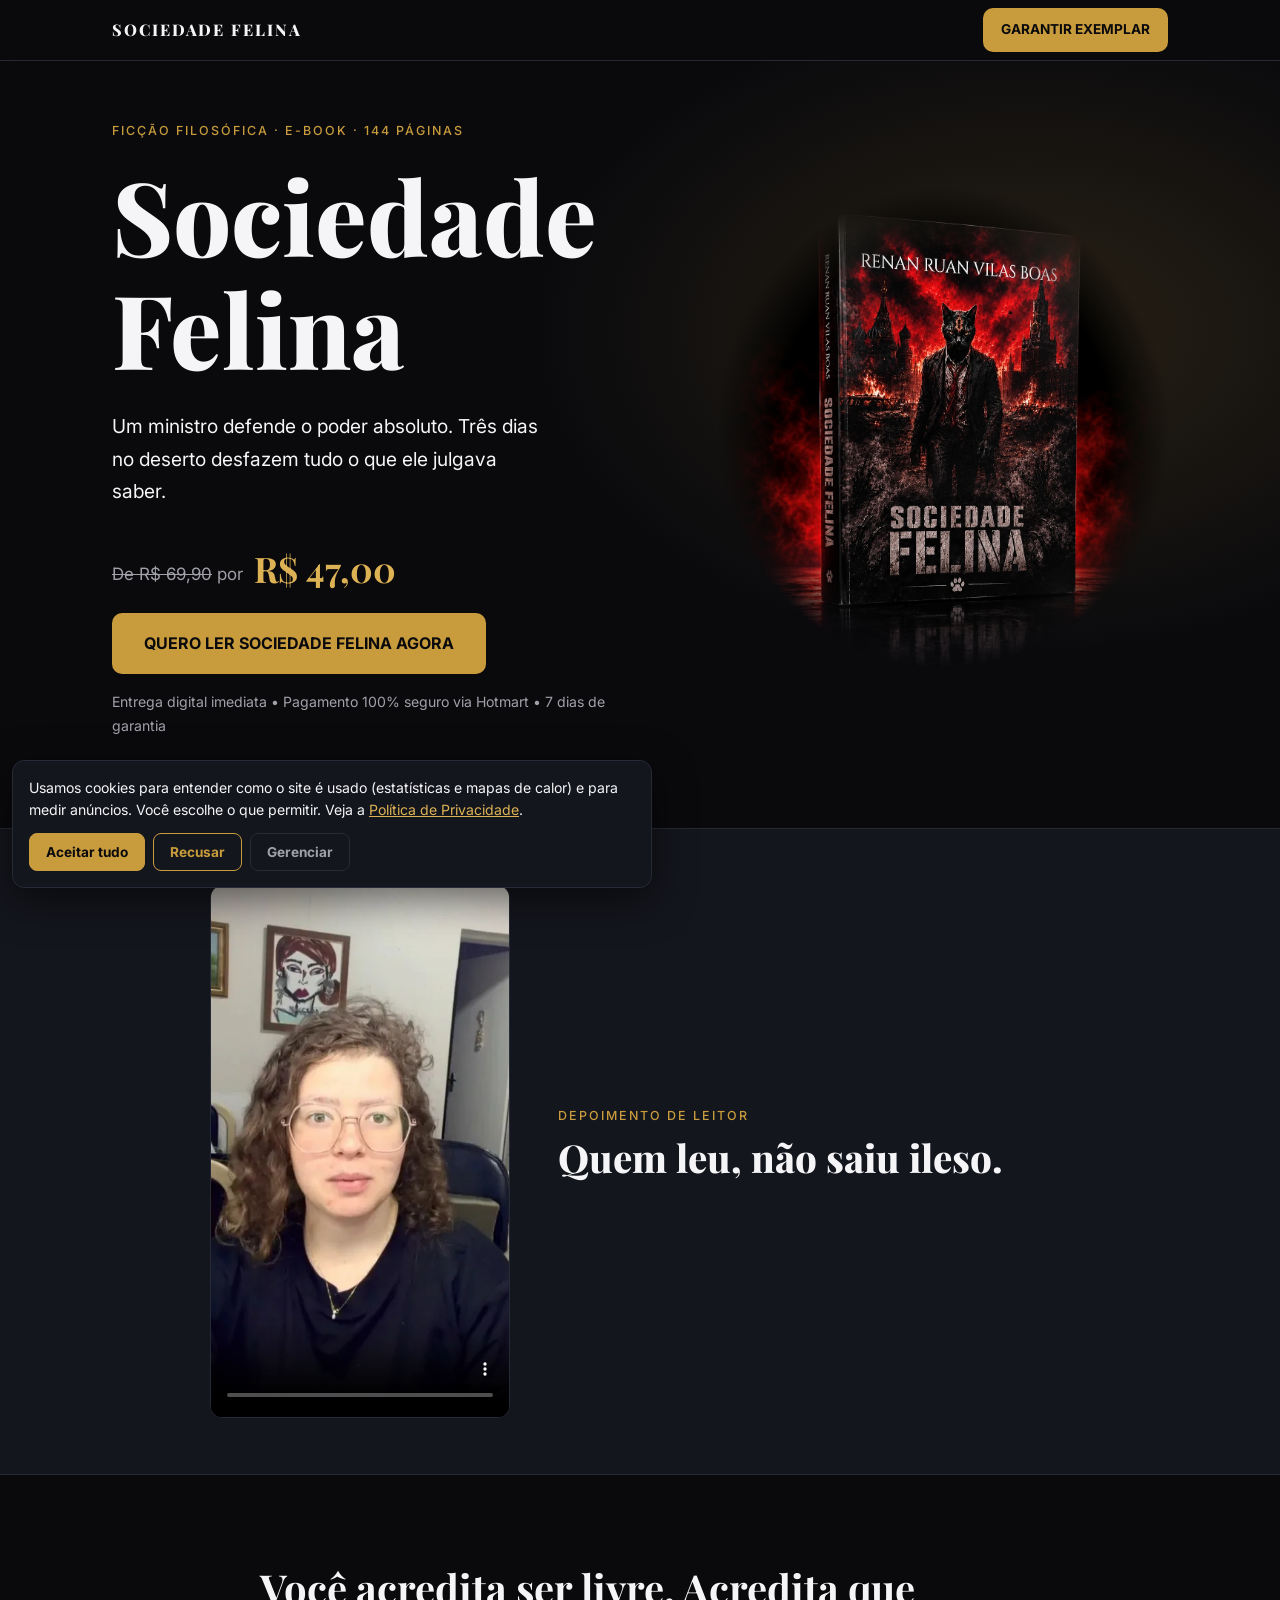
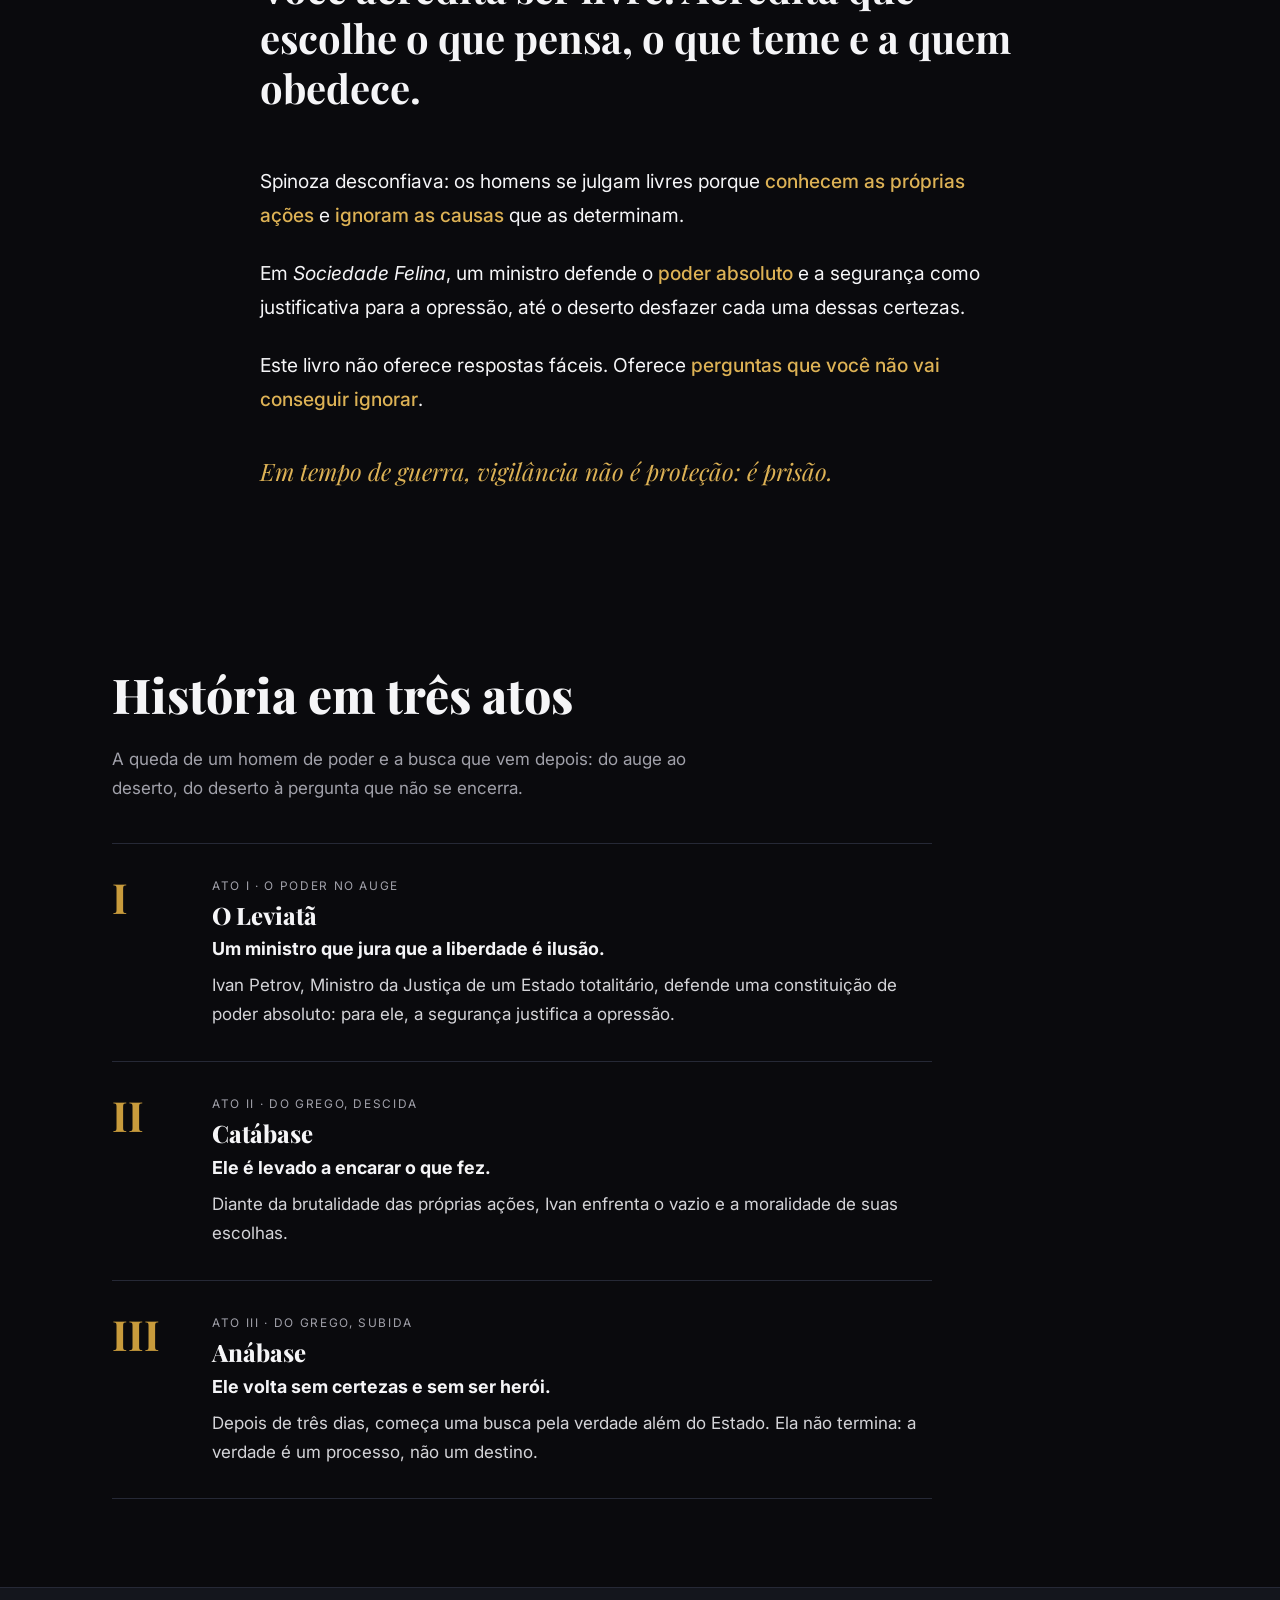
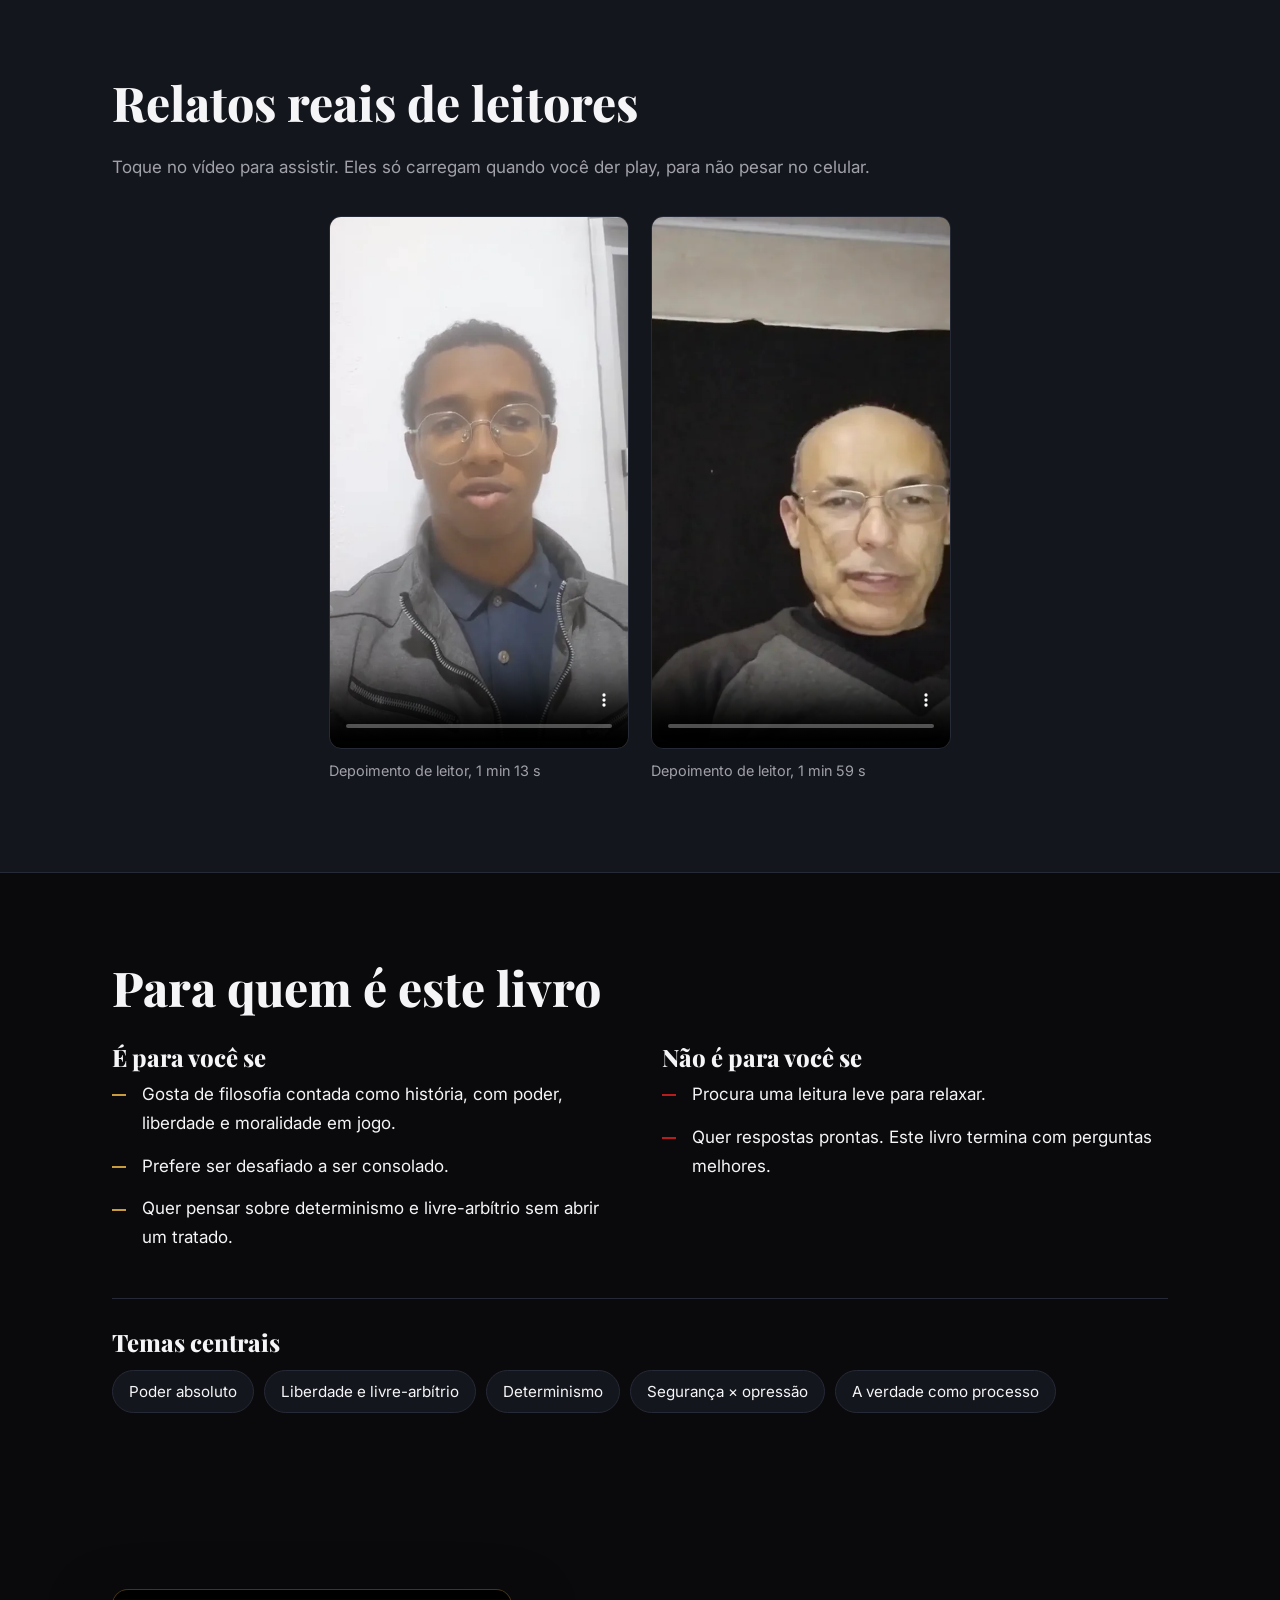
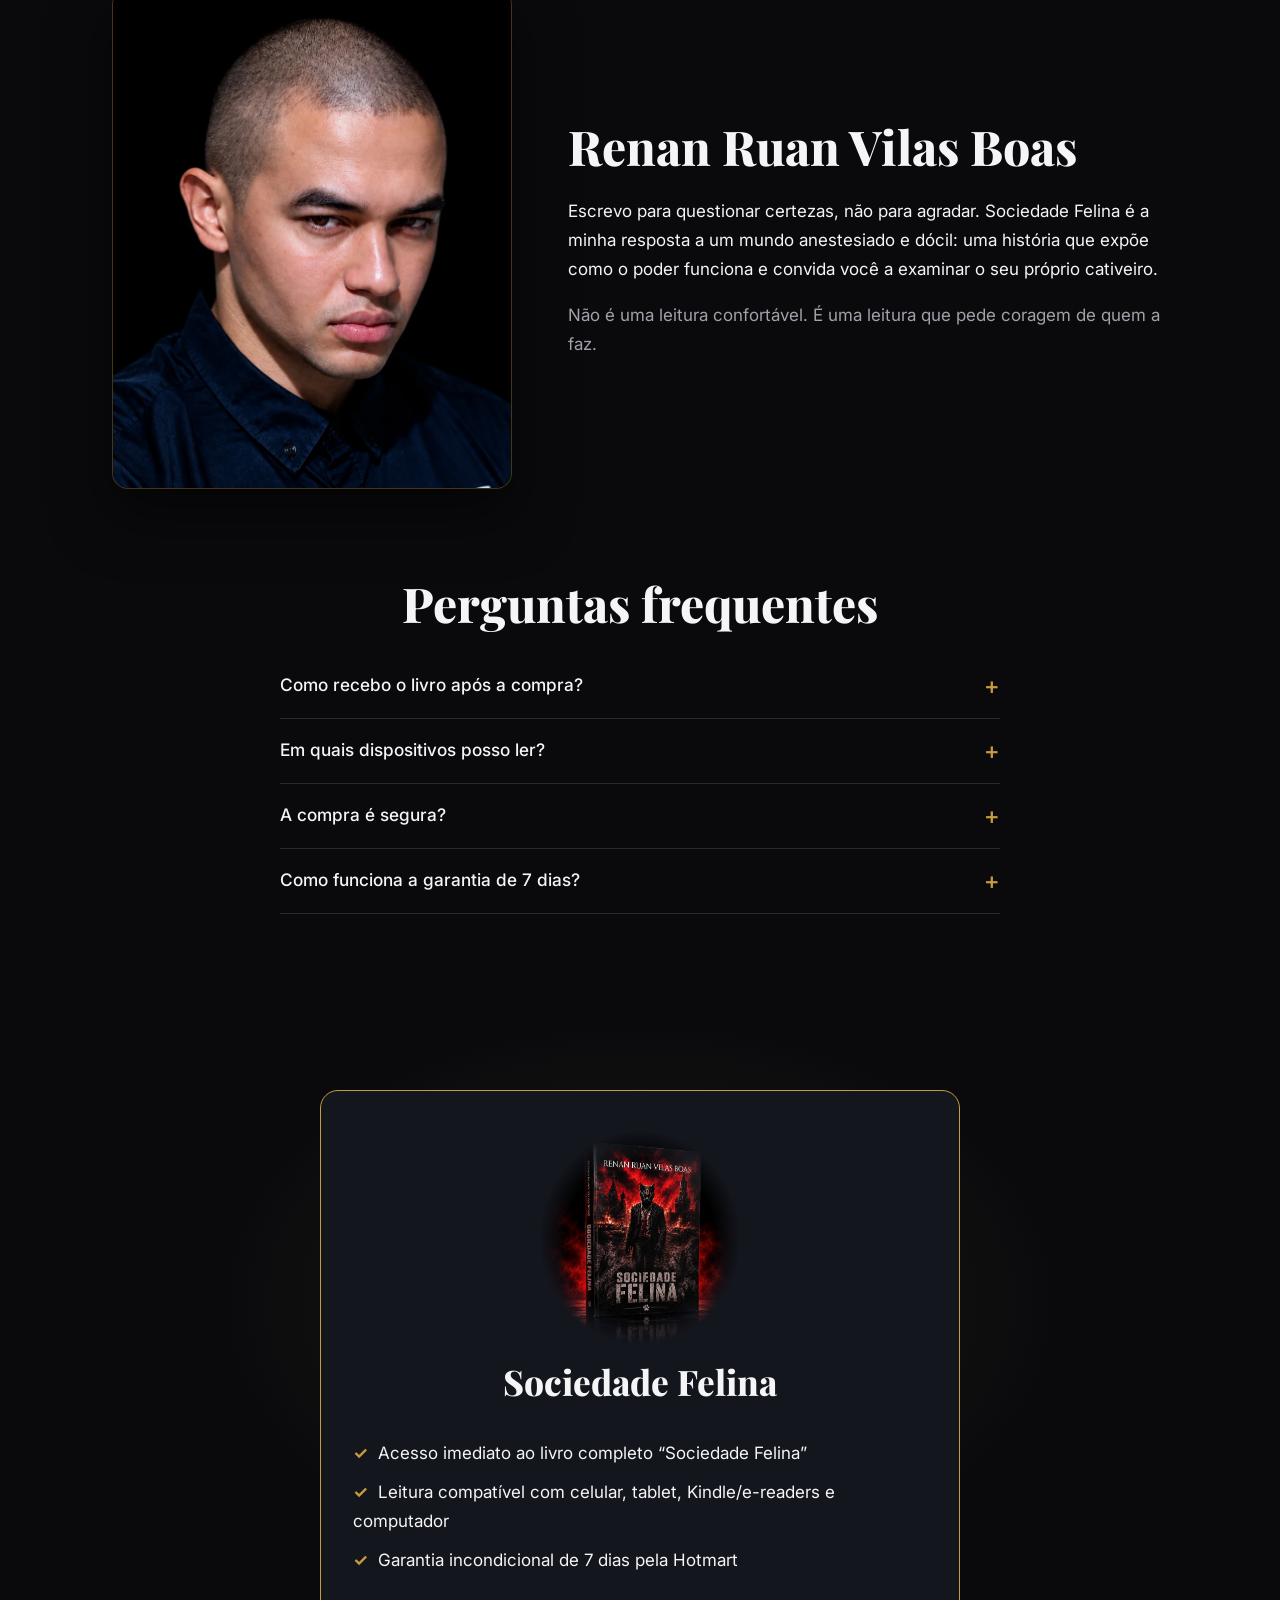
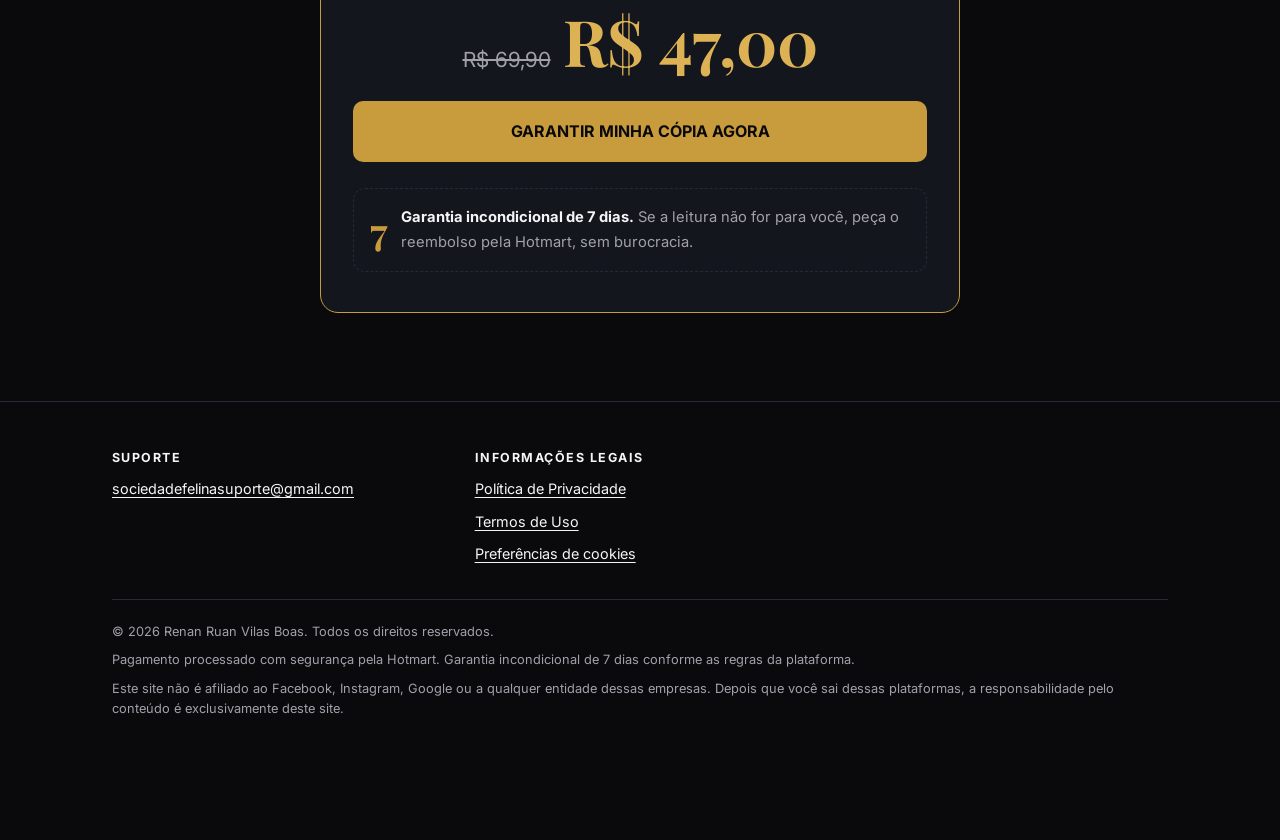
==== commit 2bf84b12: "Update index.html" ====
--- a/index.html
+++ b/index.html
@@ -262,7 +262,7 @@
 
 <!-- =================== SINOPSE EM TRÊS ATOS =================== -->
 <section id="sinopse"><div class="wrap">
-<h2>Sinopse em três atos</h2>
+<h2>História em três atos</h2>
 <p class="lede">A queda de um homem de poder e a busca que vem depois: do auge ao deserto, do deserto à pergunta que não se encerra.</p>
 <ol class="acts-list">
 <li class="act">
@@ -279,8 +279,8 @@
   <div>
     <p class="kicker">Ato II · Do grego, descida</p>
     <h3>Catábase</h3>
-    <p class="hook">Ele é levado ao deserto e encara o que fez.</p>
-    <p>Diante da brutalidade das próprias ações, Ivan enfrenta o vazio, a moralidade de suas escolhas e a ideia de que o livre-arbítrio talvez não exista.</p>
+    <p class="hook">Ele é levado a encarar o que fez.</p>
+    <p>Diante da brutalidade das próprias ações, Ivan enfrenta o vazio e a moralidade de suas escolhas.</p>
   </div>
 </li>
 <li class="act">
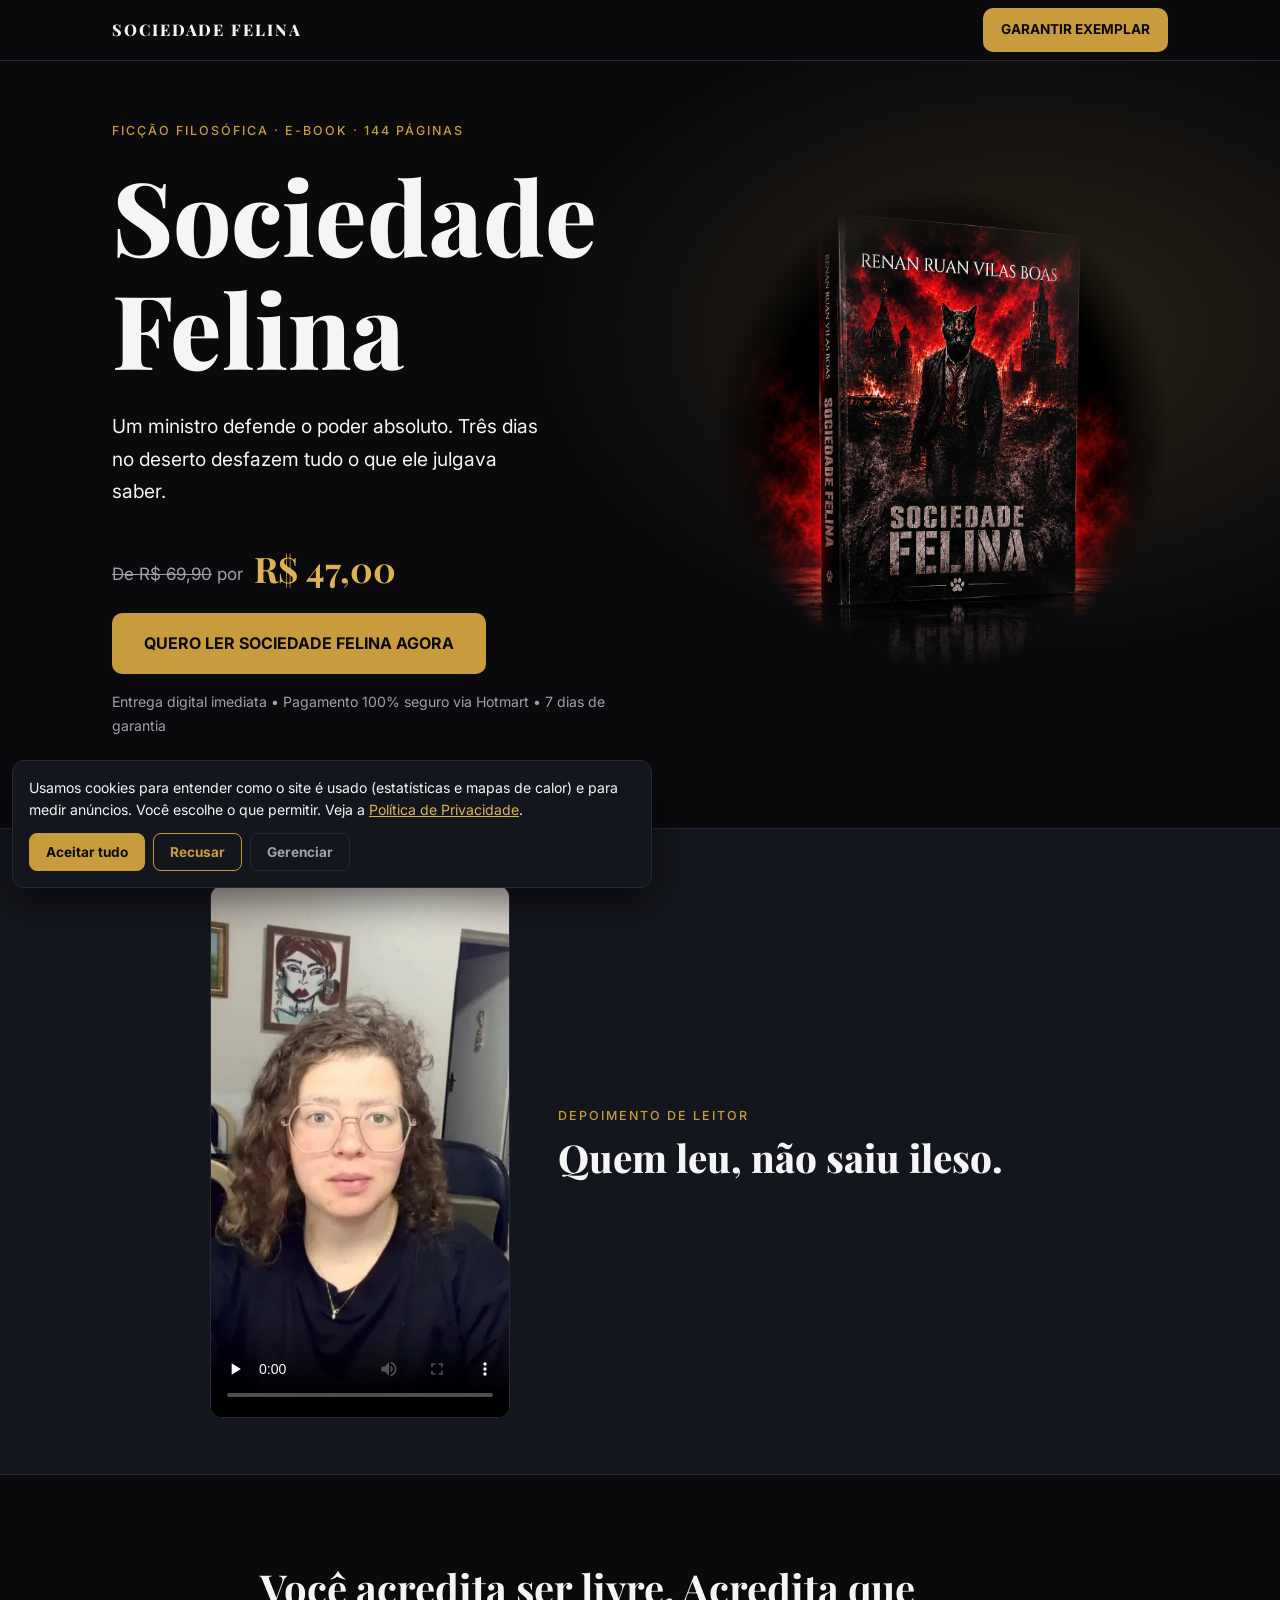
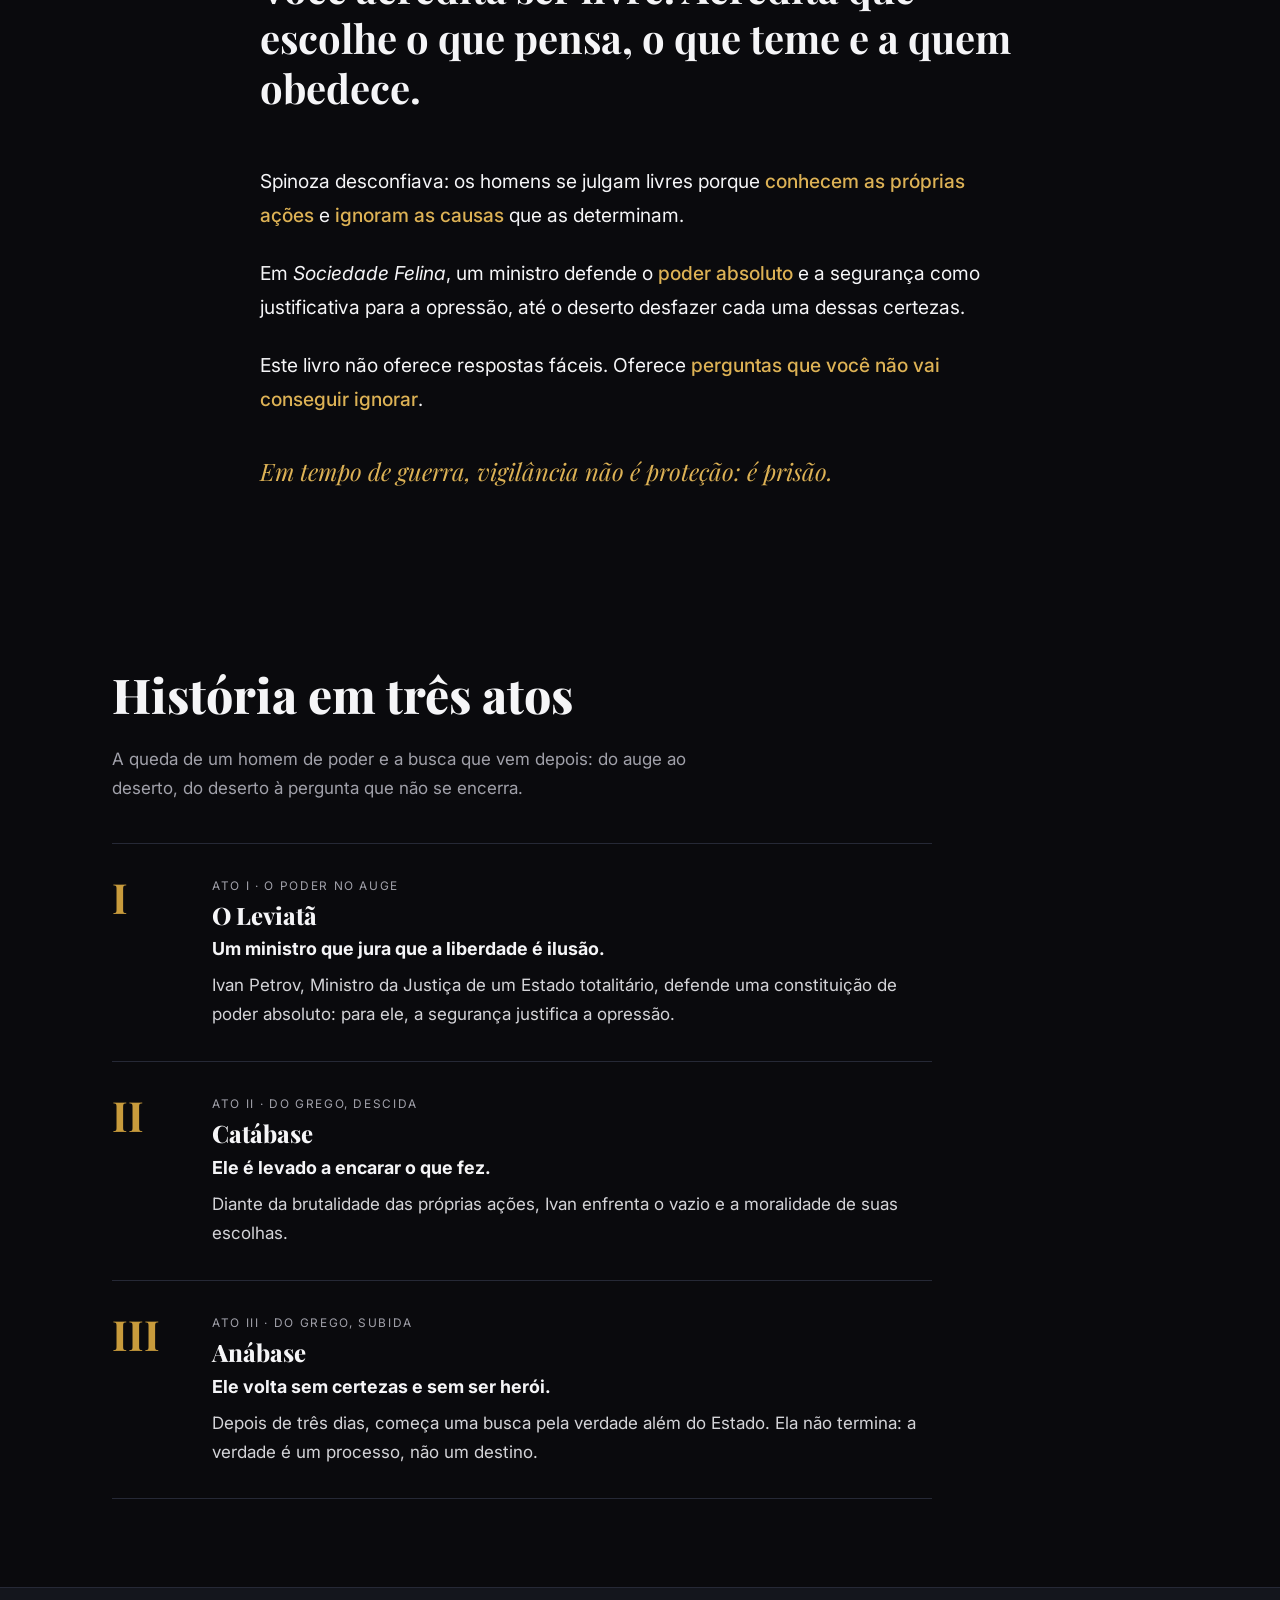
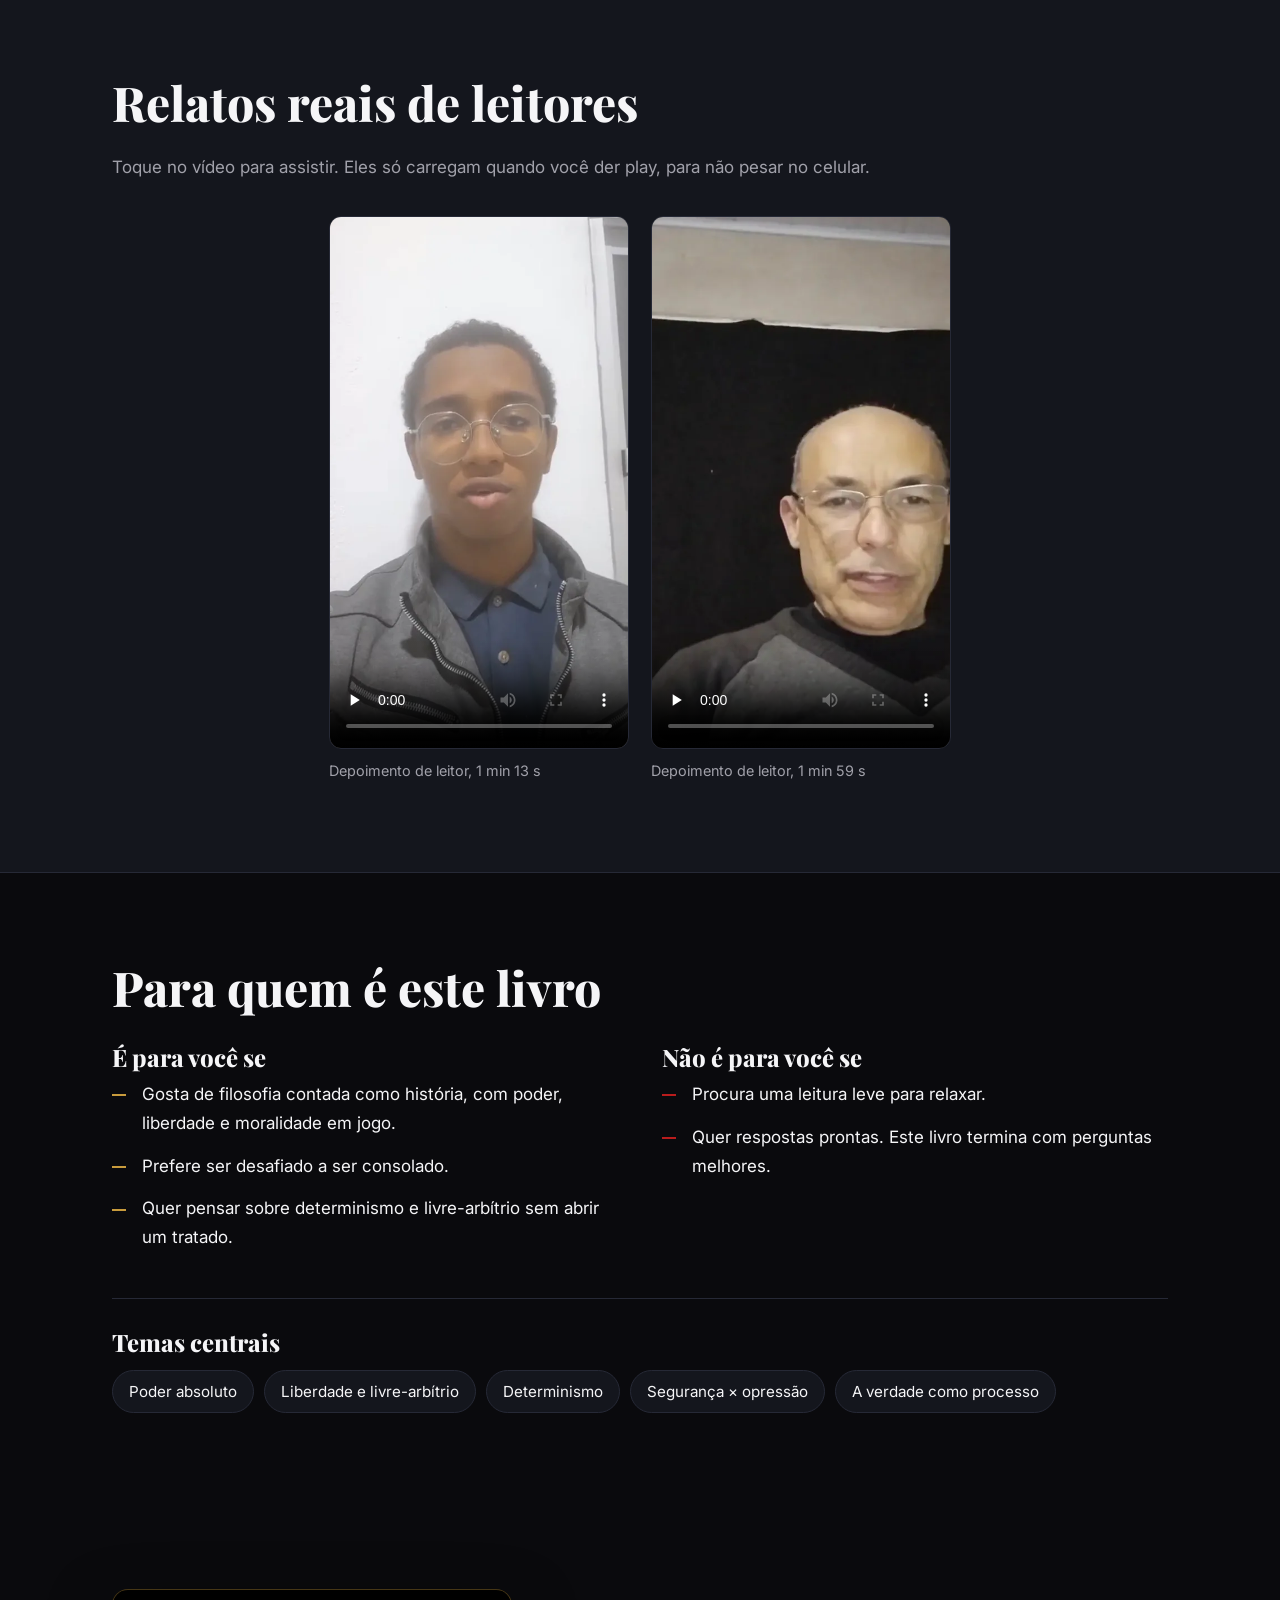
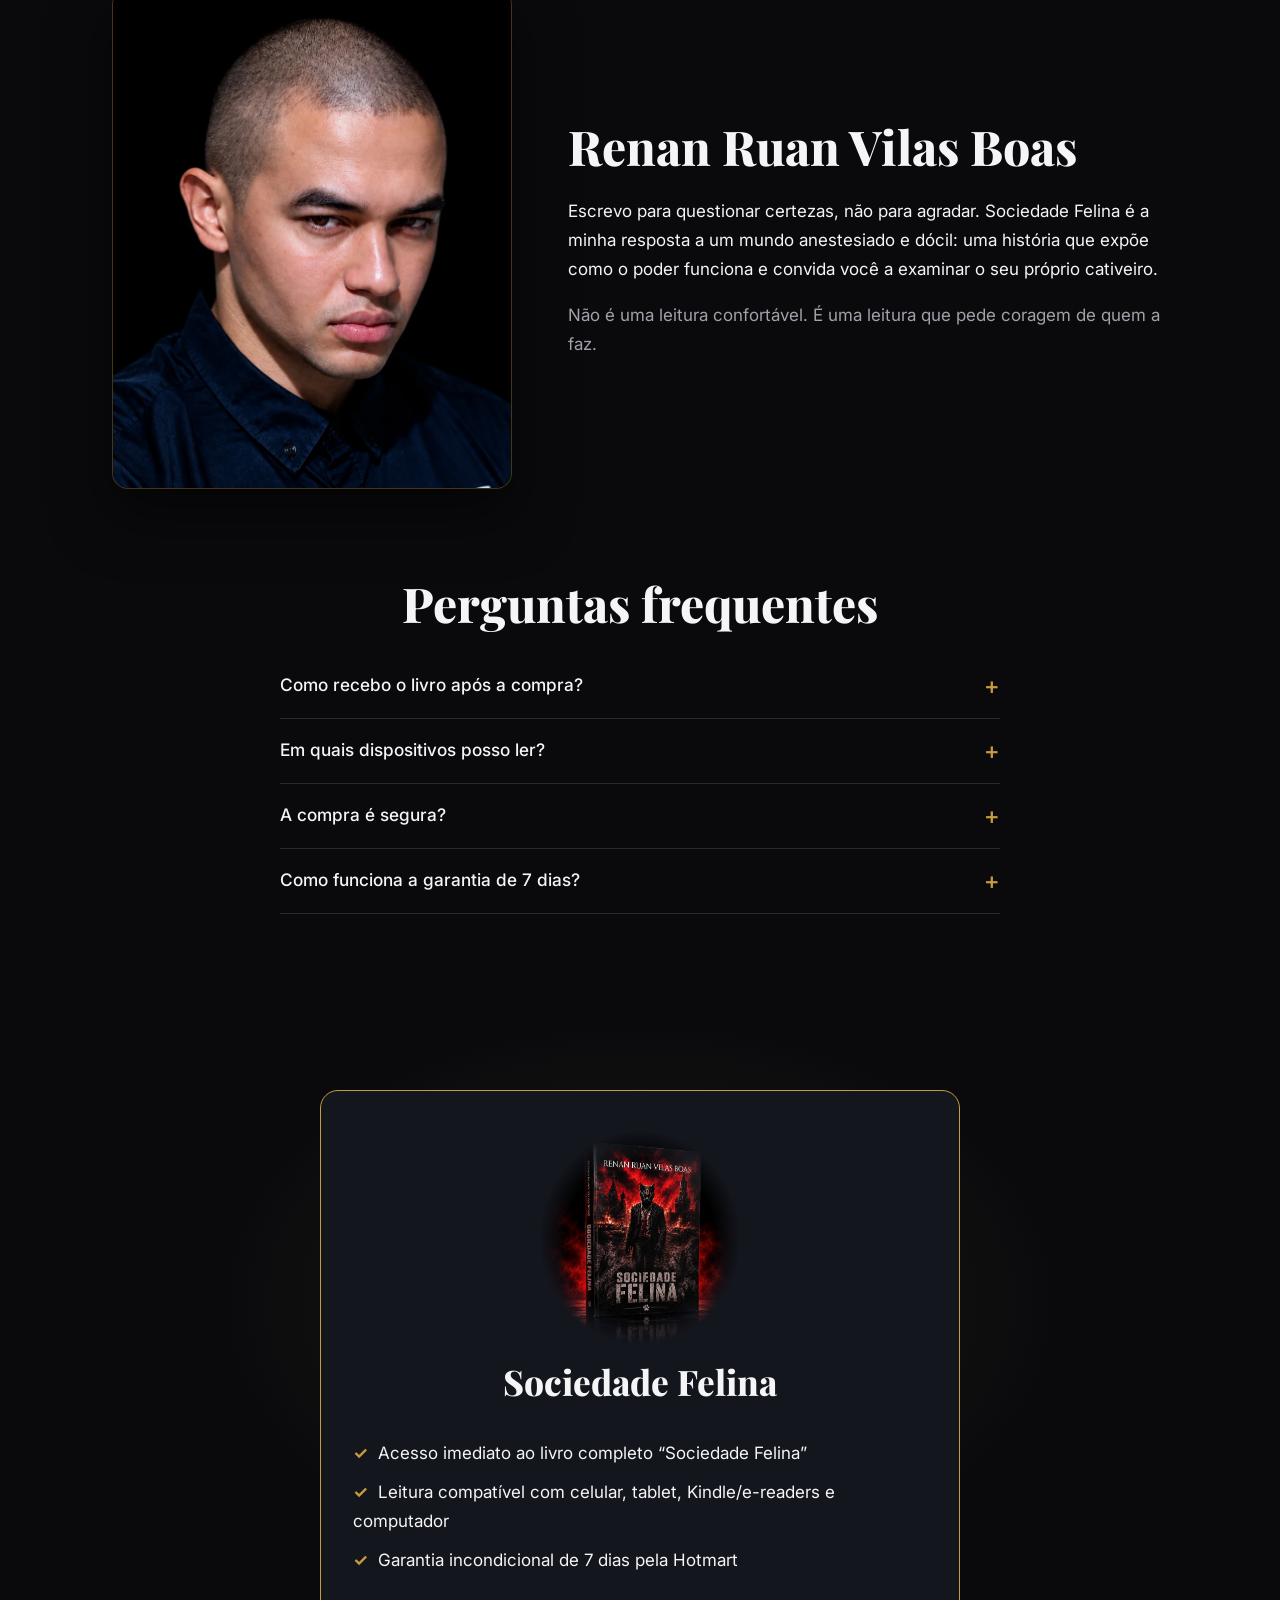
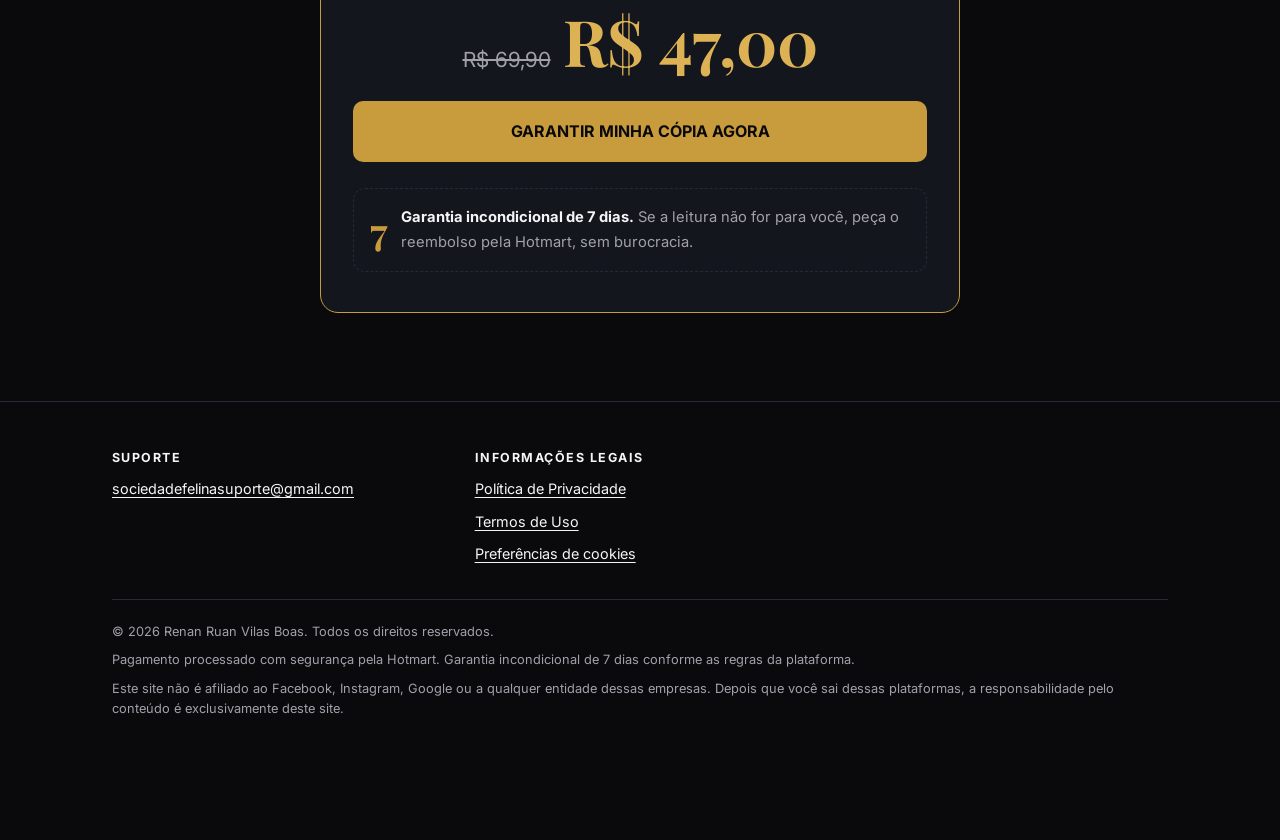
==== commit dc62eb6f: "Fix page count in meta description Updated the description meta tag to reflect the correct page coun" ====
--- a/index.html
+++ b/index.html
@@ -4,7 +4,7 @@
 <meta charset="utf-8">
 <meta name="viewport" content="width=device-width, initial-scale=1">
 <title>Sociedade Felina, ficção filosófica de Renan Ruan Vilas Boas</title>
-<meta name="description" content="Um ministro defende o poder absoluto e é levado ao deserto, onde suas certezas desmoronam. E-book de ficção filosófica com 144 páginas, acesso imediato e garantia de 7 dias.">
+<meta name="description" content="Um ministro defende o poder absoluto e é levado ao deserto, onde suas certezas desmoronam. E-book de ficção filosófica com 142 páginas, acesso imediato e garantia de 7 dias.">
 <meta name="theme-color" content="#0A0A0D">
 <link rel="canonical" href="https://catabase.com.br/">
 
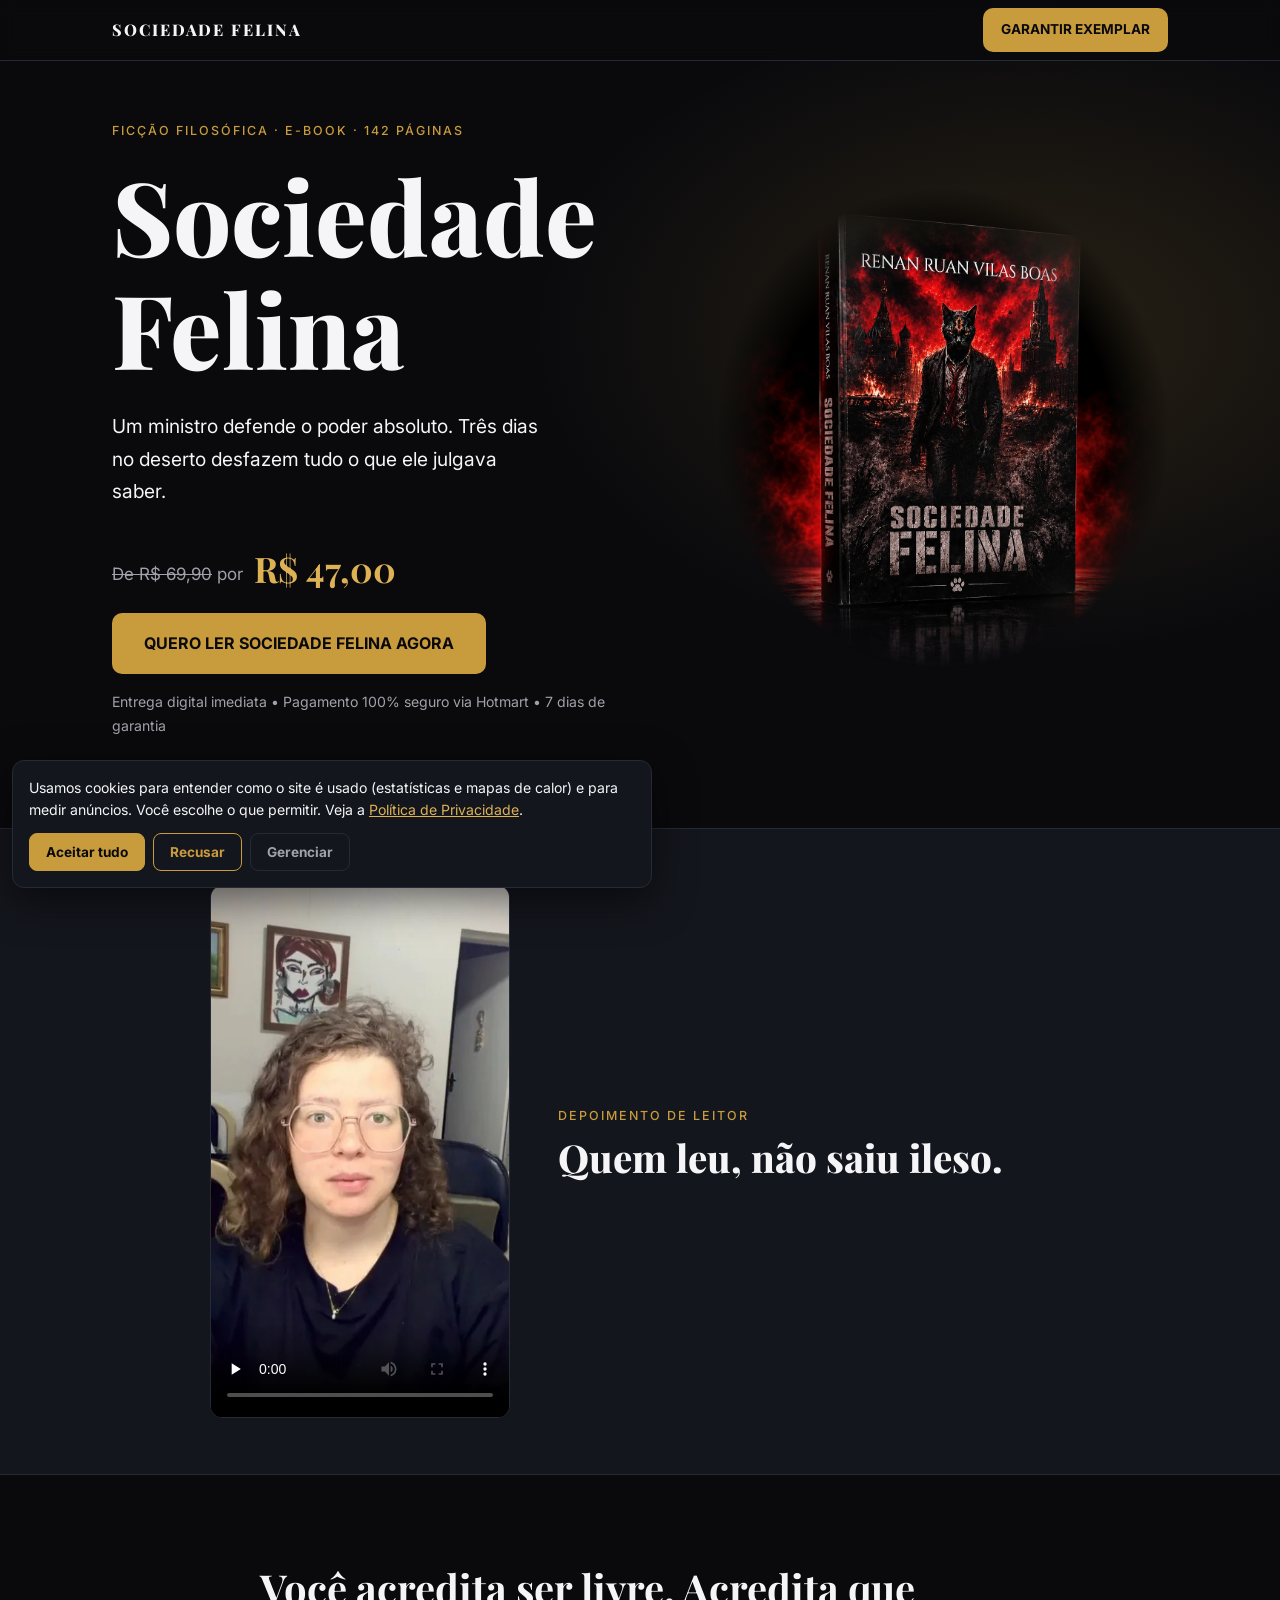
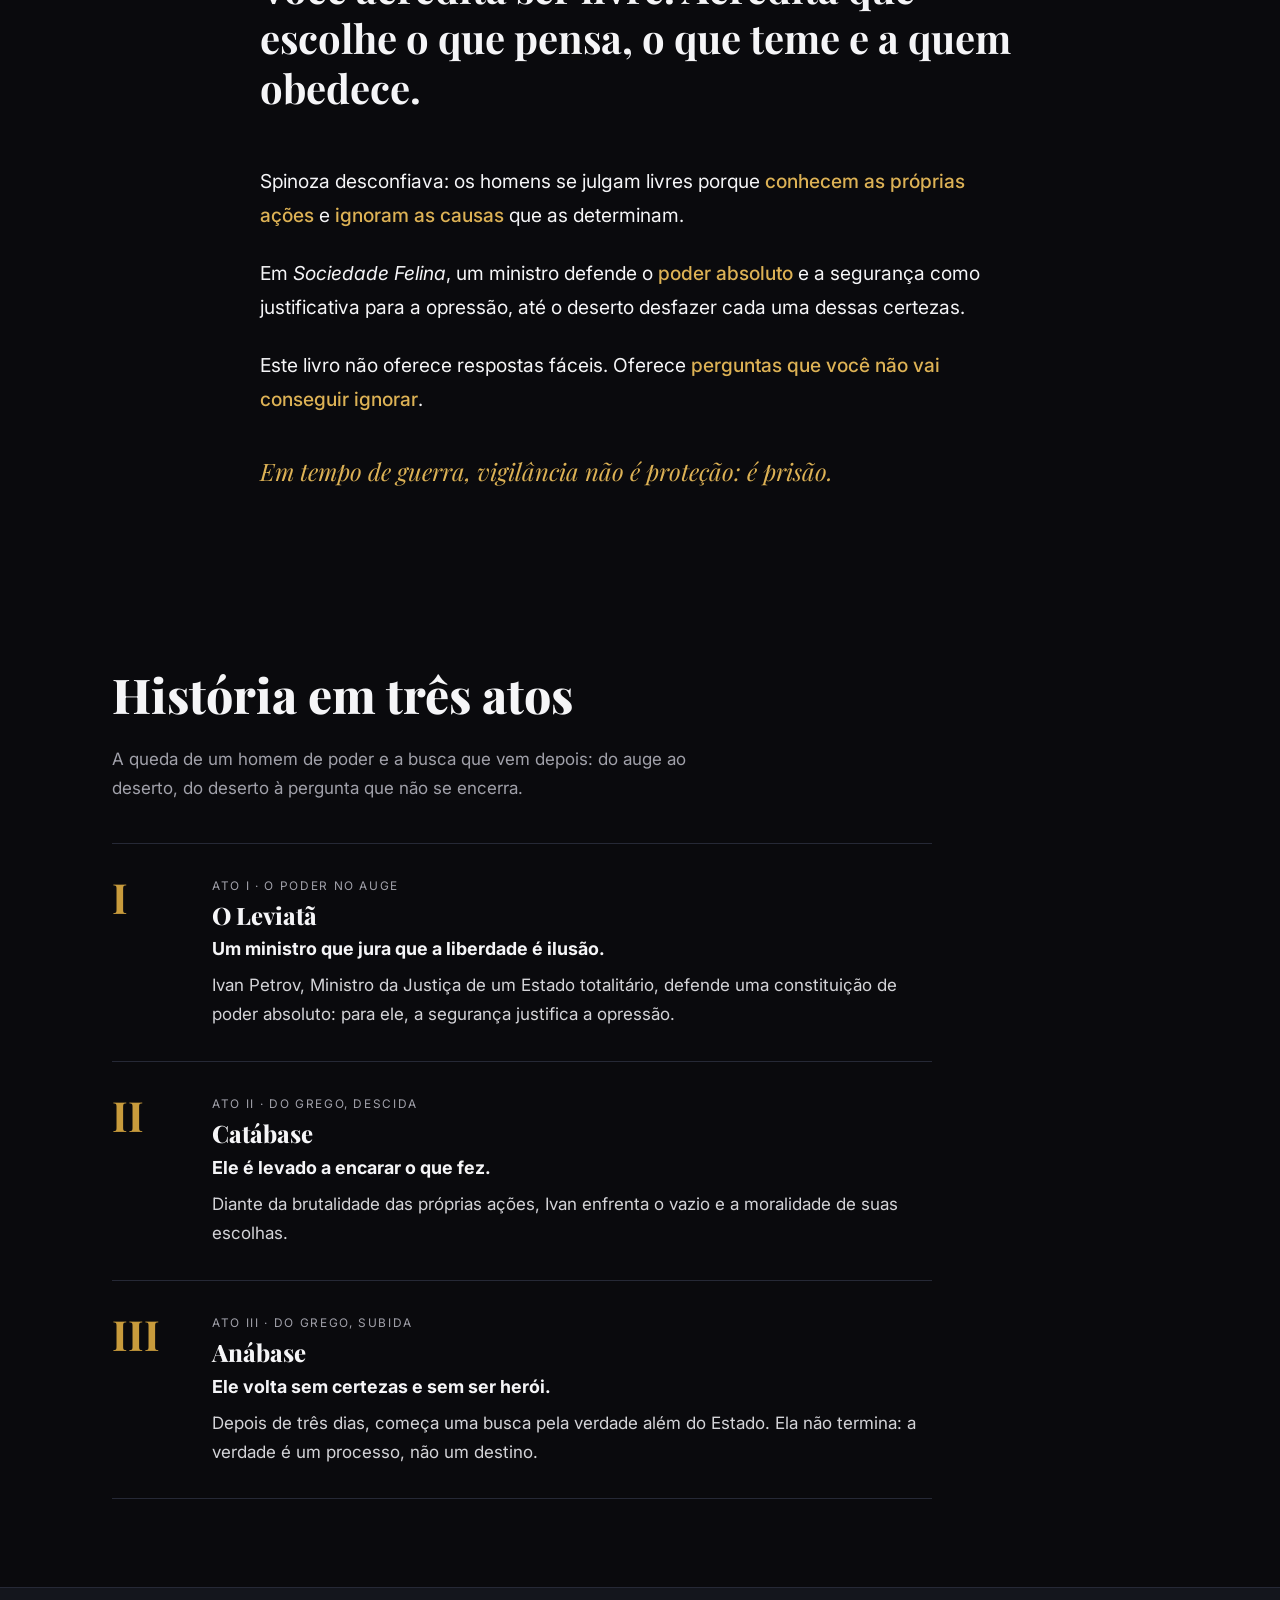
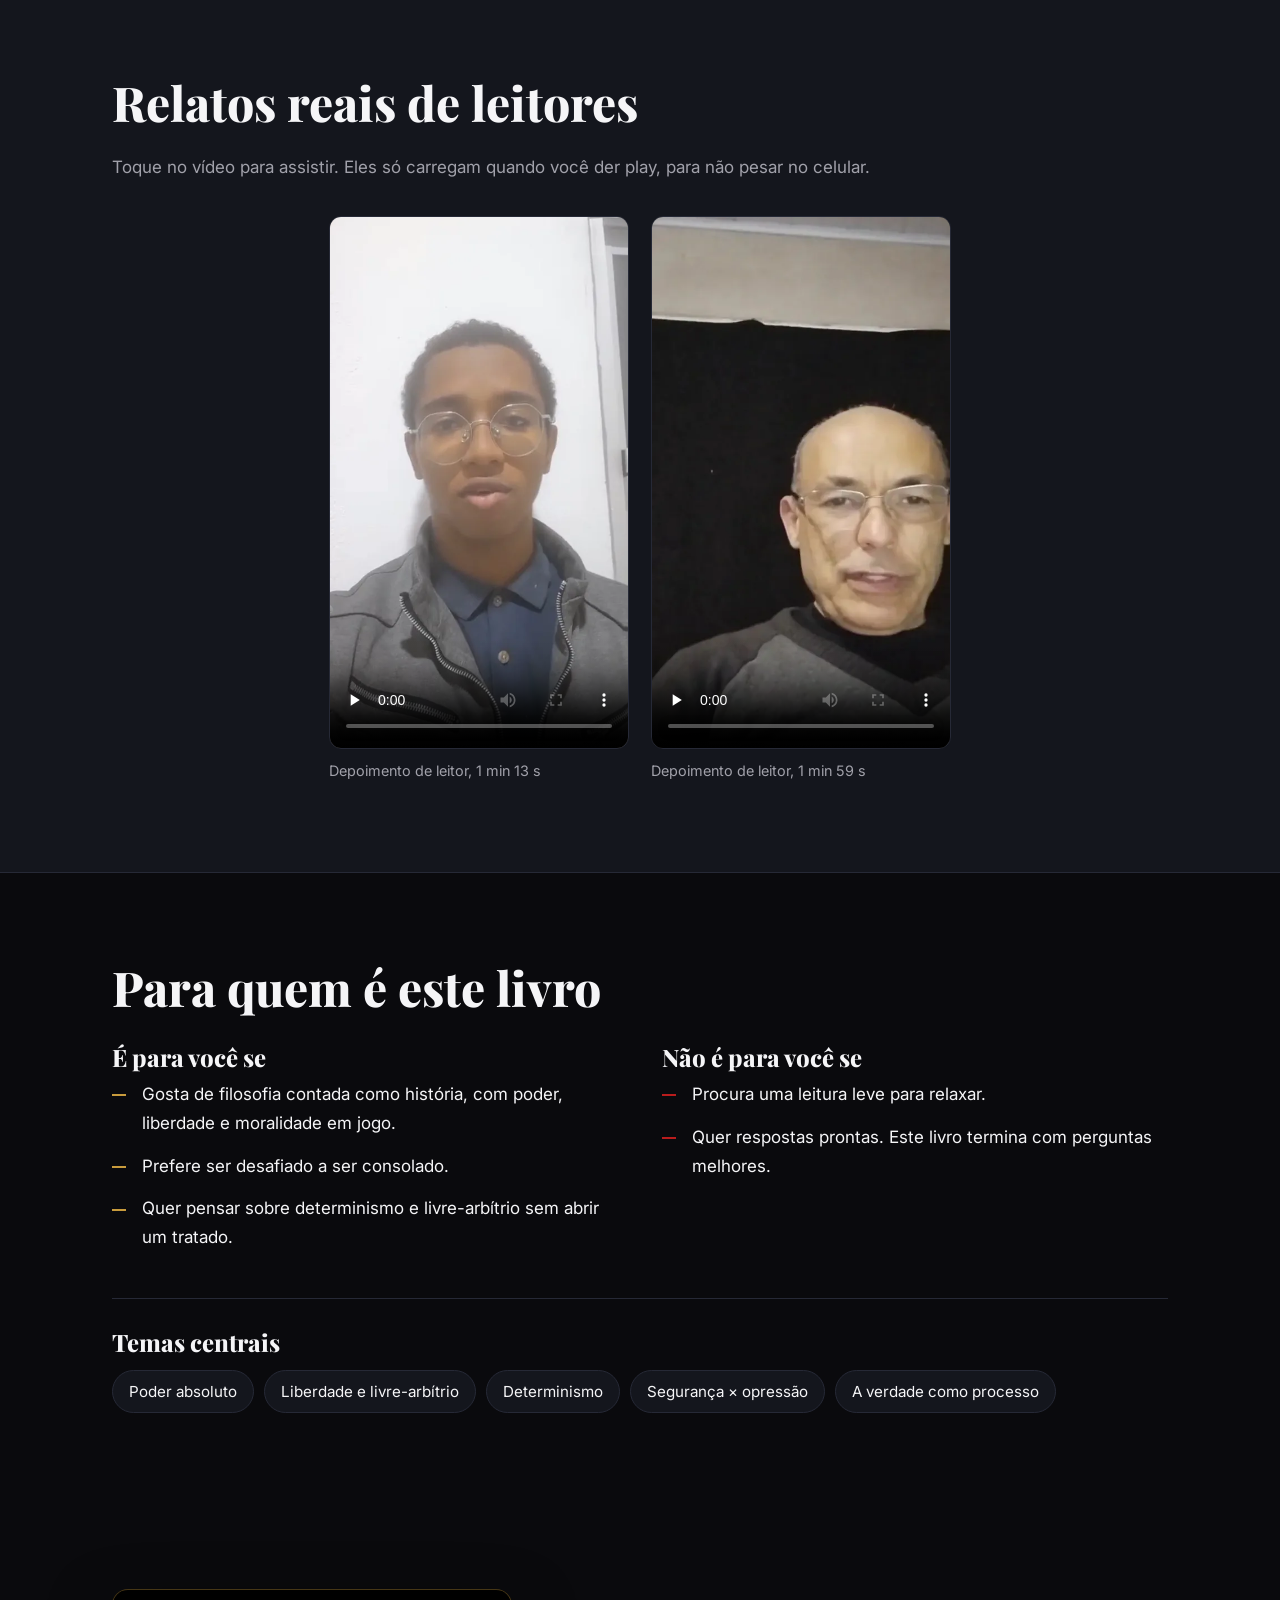
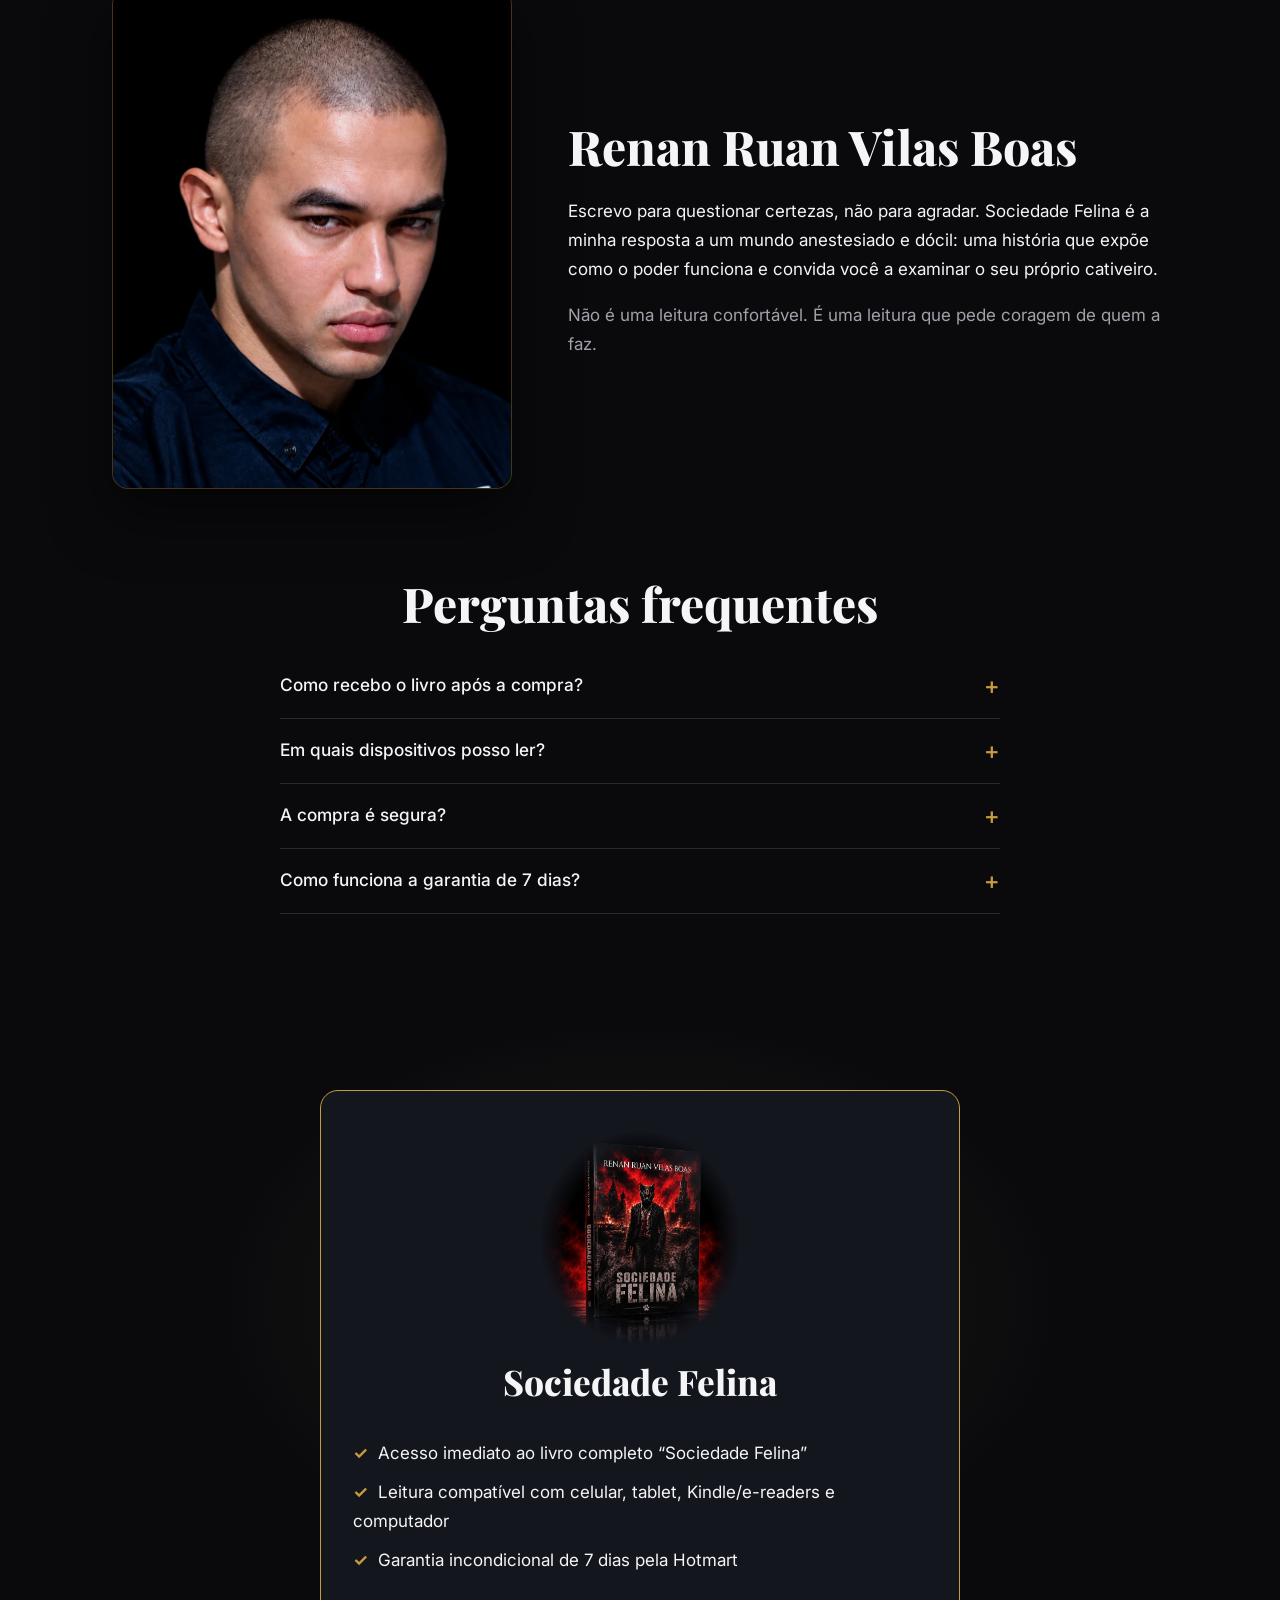
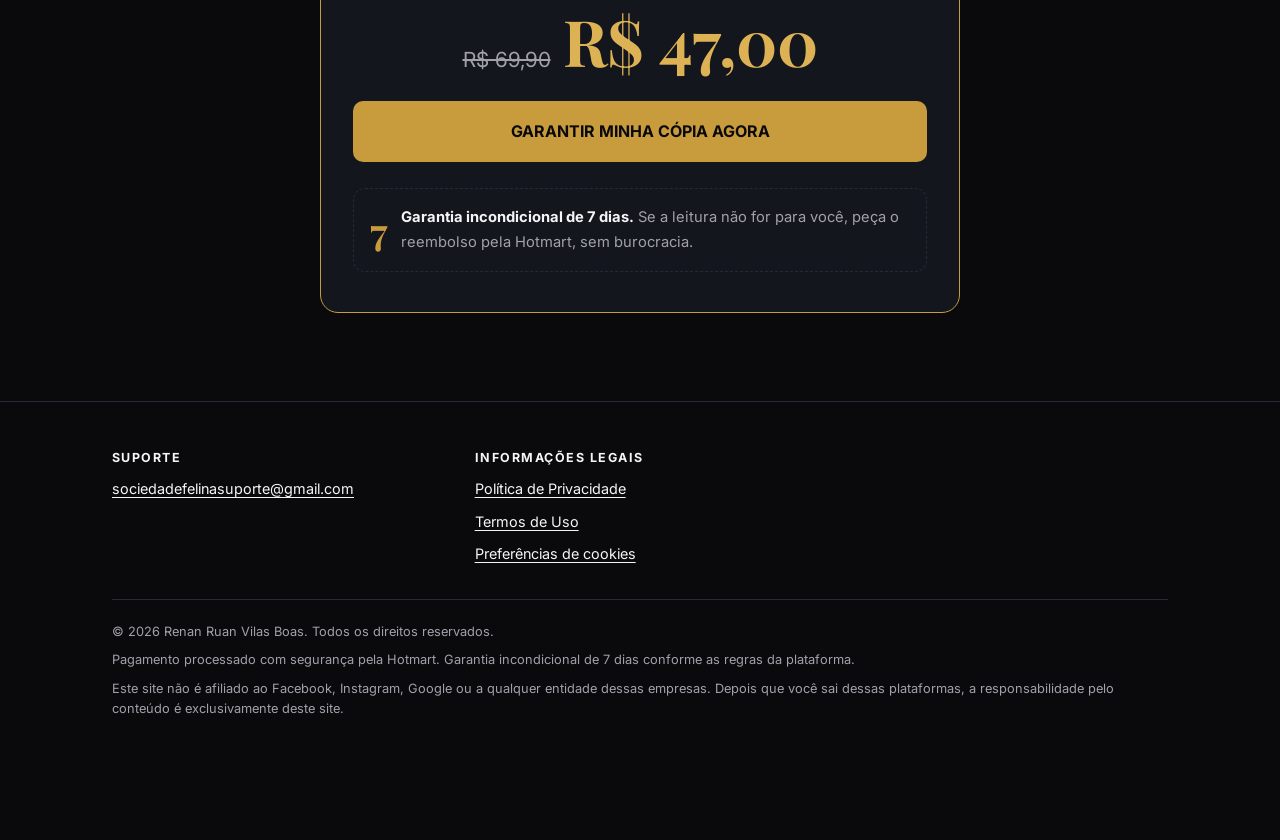
==== commit d122ebe6: "Correct e-book page count in meta and hero section Updated the page to reflect the correct number of" ====
--- a/index.html
+++ b/index.html
@@ -18,7 +18,7 @@
 <meta property="og:site_name" content="Sociedade Felina">
 <meta property="og:locale" content="pt_BR">
 <meta property="og:title" content="Sociedade Felina, de Renan Ruan Vilas Boas">
-<meta property="og:description" content="Ficção filosófica sobre poder, liberdade e verdade. E-book com 144 páginas e garantia de 7 dias.">
+<meta property="og:description" content="Ficção filosófica sobre poder, liberdade e verdade. E-book com 142 páginas e garantia de 7 dias.">
 <meta property="og:url" content="https://catabase.com.br/">
 <meta property="og:image" content="https://catabase.com.br/assets/og-capa.jpg">
 <meta property="og:image:secure_url" content="https://catabase.com.br/assets/og-capa.jpg">
@@ -28,7 +28,7 @@
 <meta property="og:image:alt" content="Capa do e-book Sociedade Felina, de Renan Ruan Vilas Boas">
 <meta name="twitter:card" content="summary_large_image">
 <meta name="twitter:title" content="Sociedade Felina, de Renan Ruan Vilas Boas">
-<meta name="twitter:description" content="Ficção filosófica sobre poder, liberdade e verdade. E-book com 144 páginas e garantia de 7 dias.">
+<meta name="twitter:description" content="Ficção filosófica sobre poder, liberdade e verdade. E-book com 142 páginas e garantia de 7 dias.">
 <meta name="twitter:image" content="https://catabase.com.br/assets/og-capa.jpg">
 <meta name="twitter:image:alt" content="Capa do e-book Sociedade Felina">
 <meta name="author" content="Renan Ruan Vilas Boas">
@@ -221,7 +221,7 @@
 
 <!-- =================== HERO =================== -->
 <section class="hero"><div class="wrap">
-<p class="tag">Ficção filosófica · E-book · 144 páginas</p>
+<p class="tag">Ficção filosófica · E-book · 142 páginas</p>
 <h1>Sociedade Felina</h1>
 <p class="sub">Um ministro defende o poder absoluto. Três dias no deserto desfazem tudo o que ele julgava saber.</p>
 <div class="cta">
